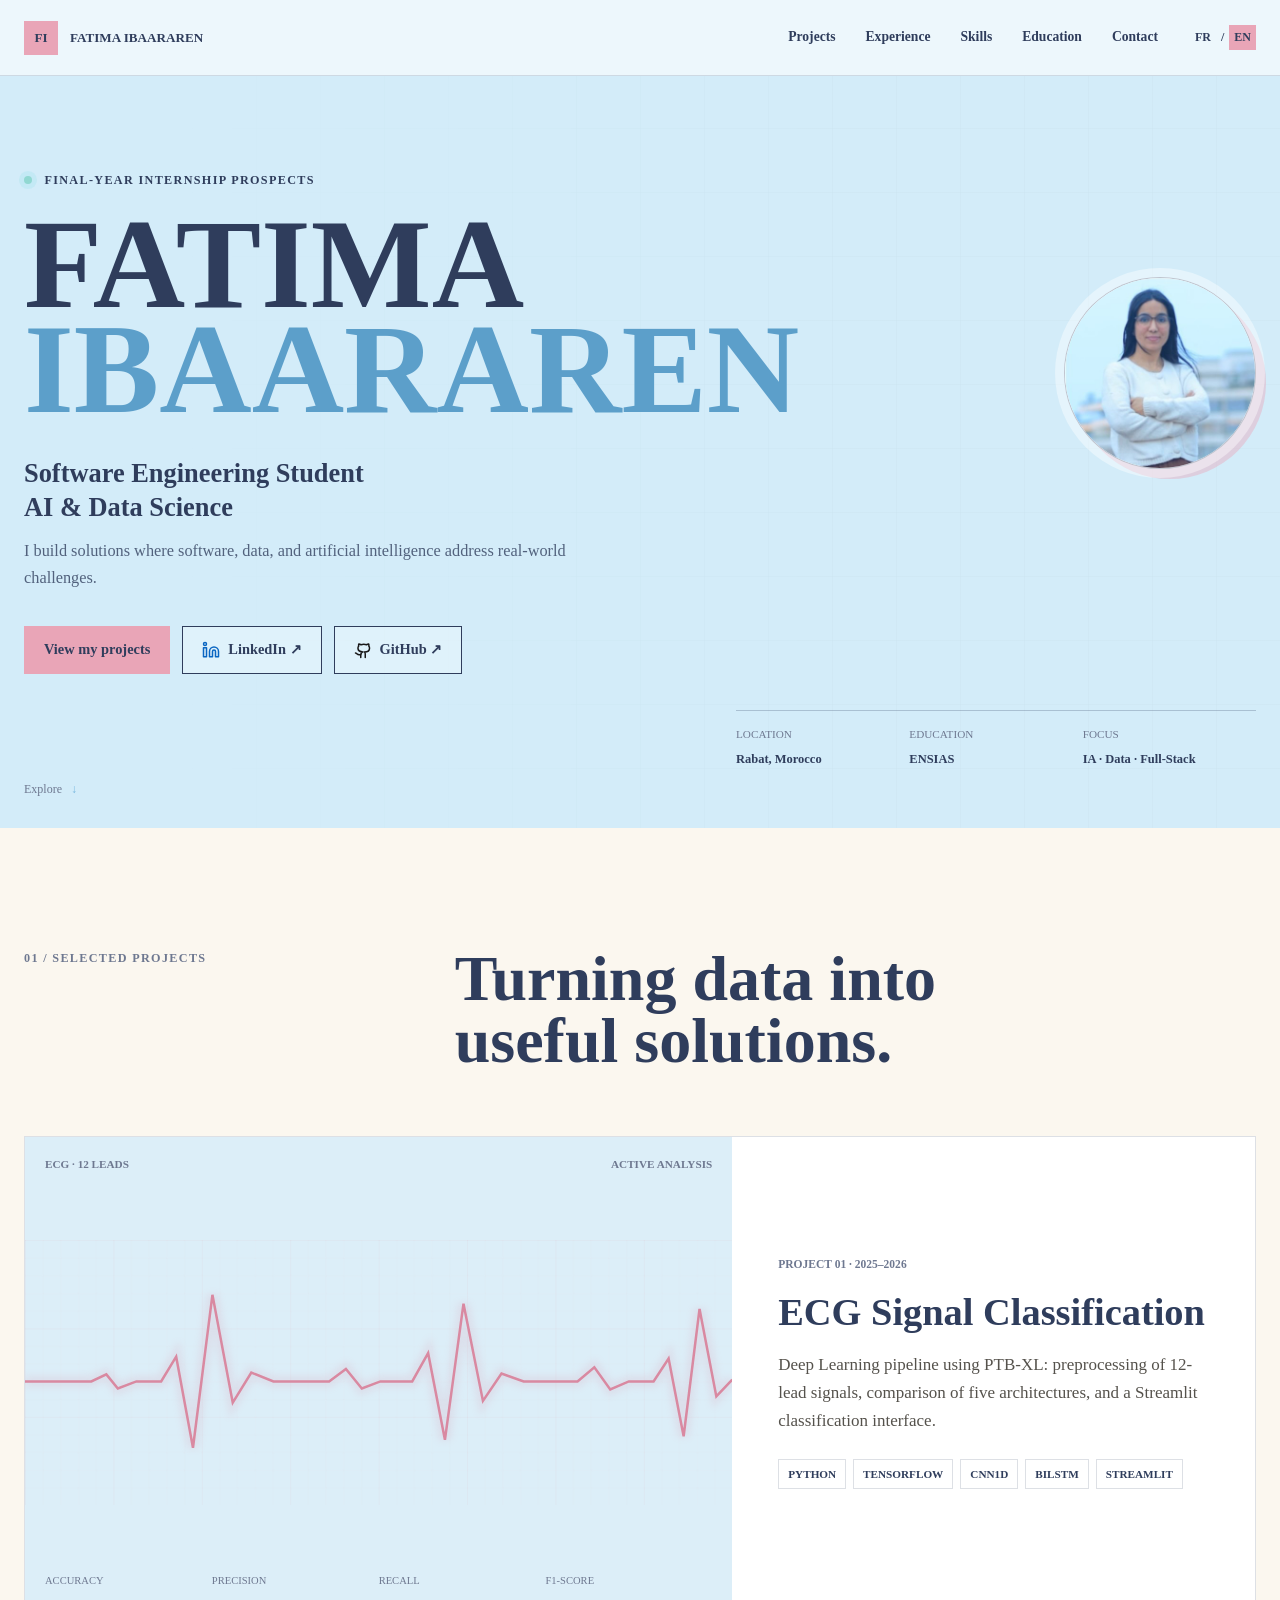
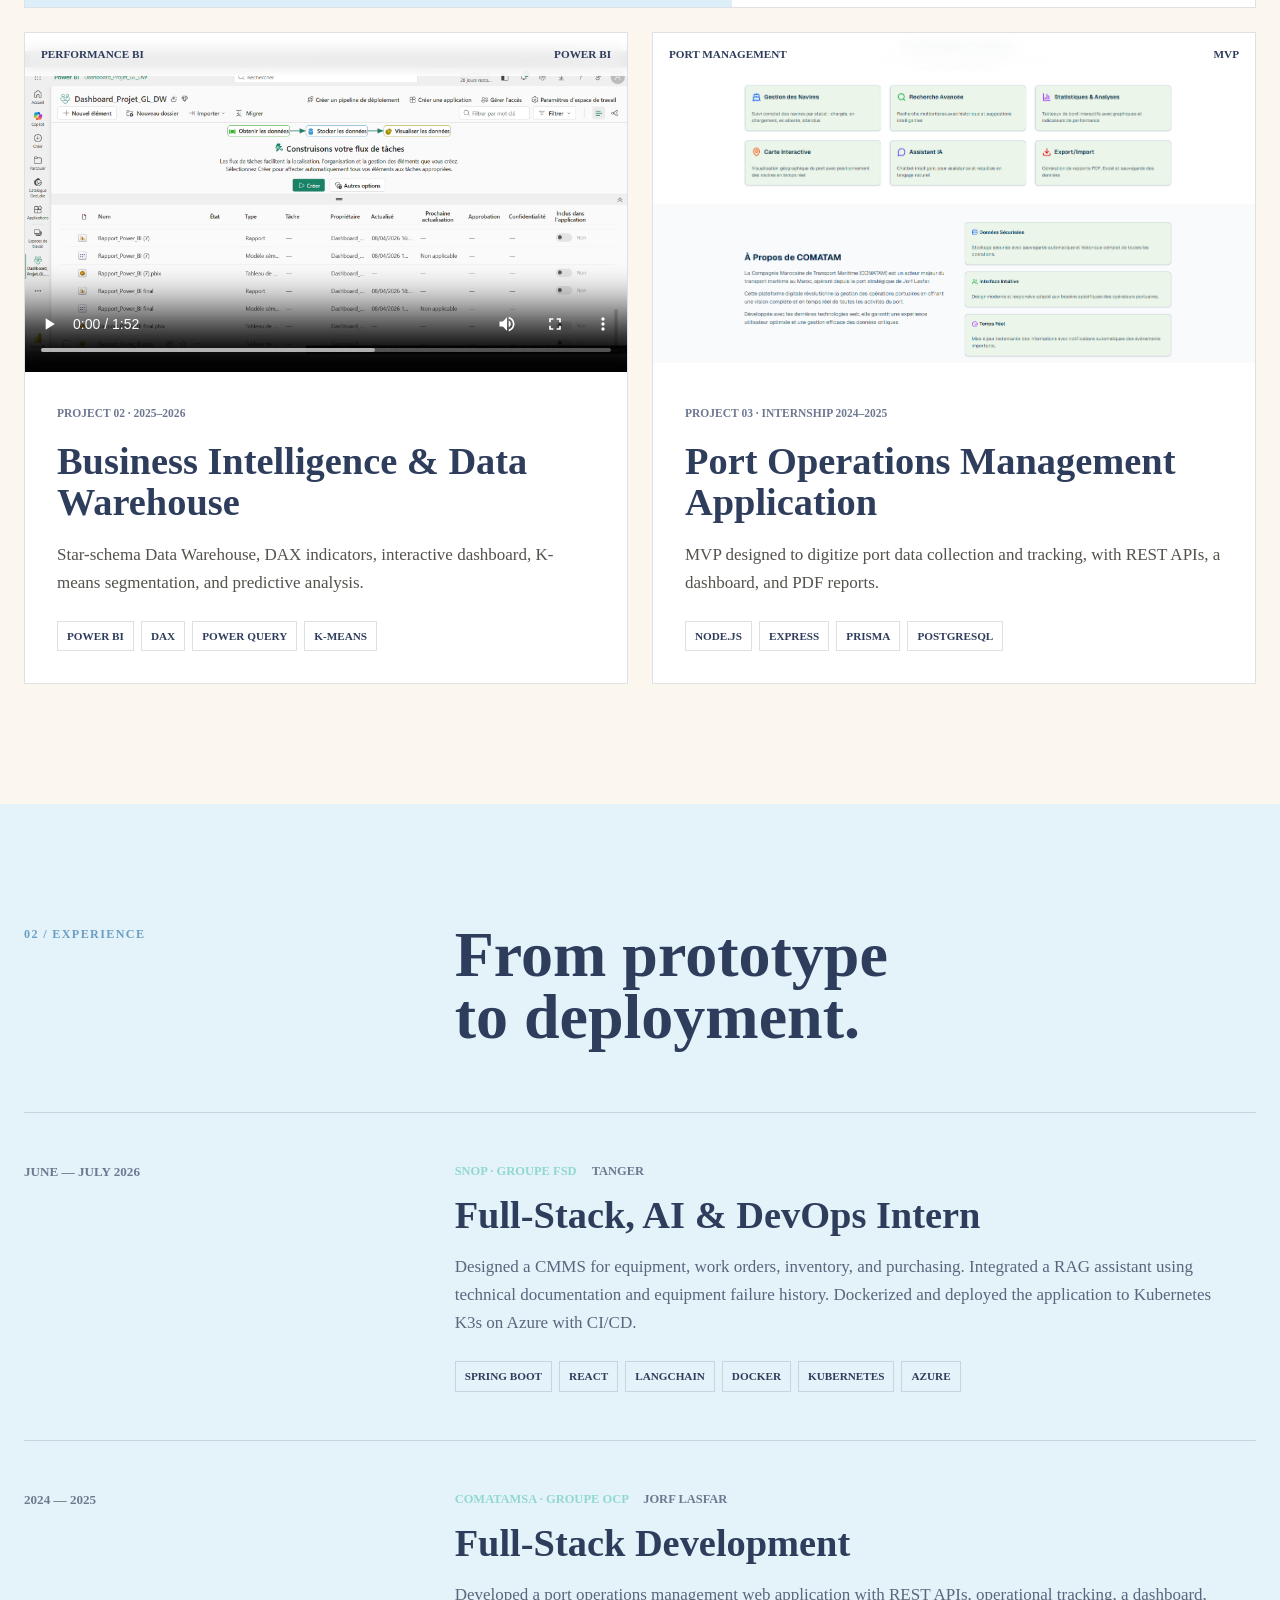
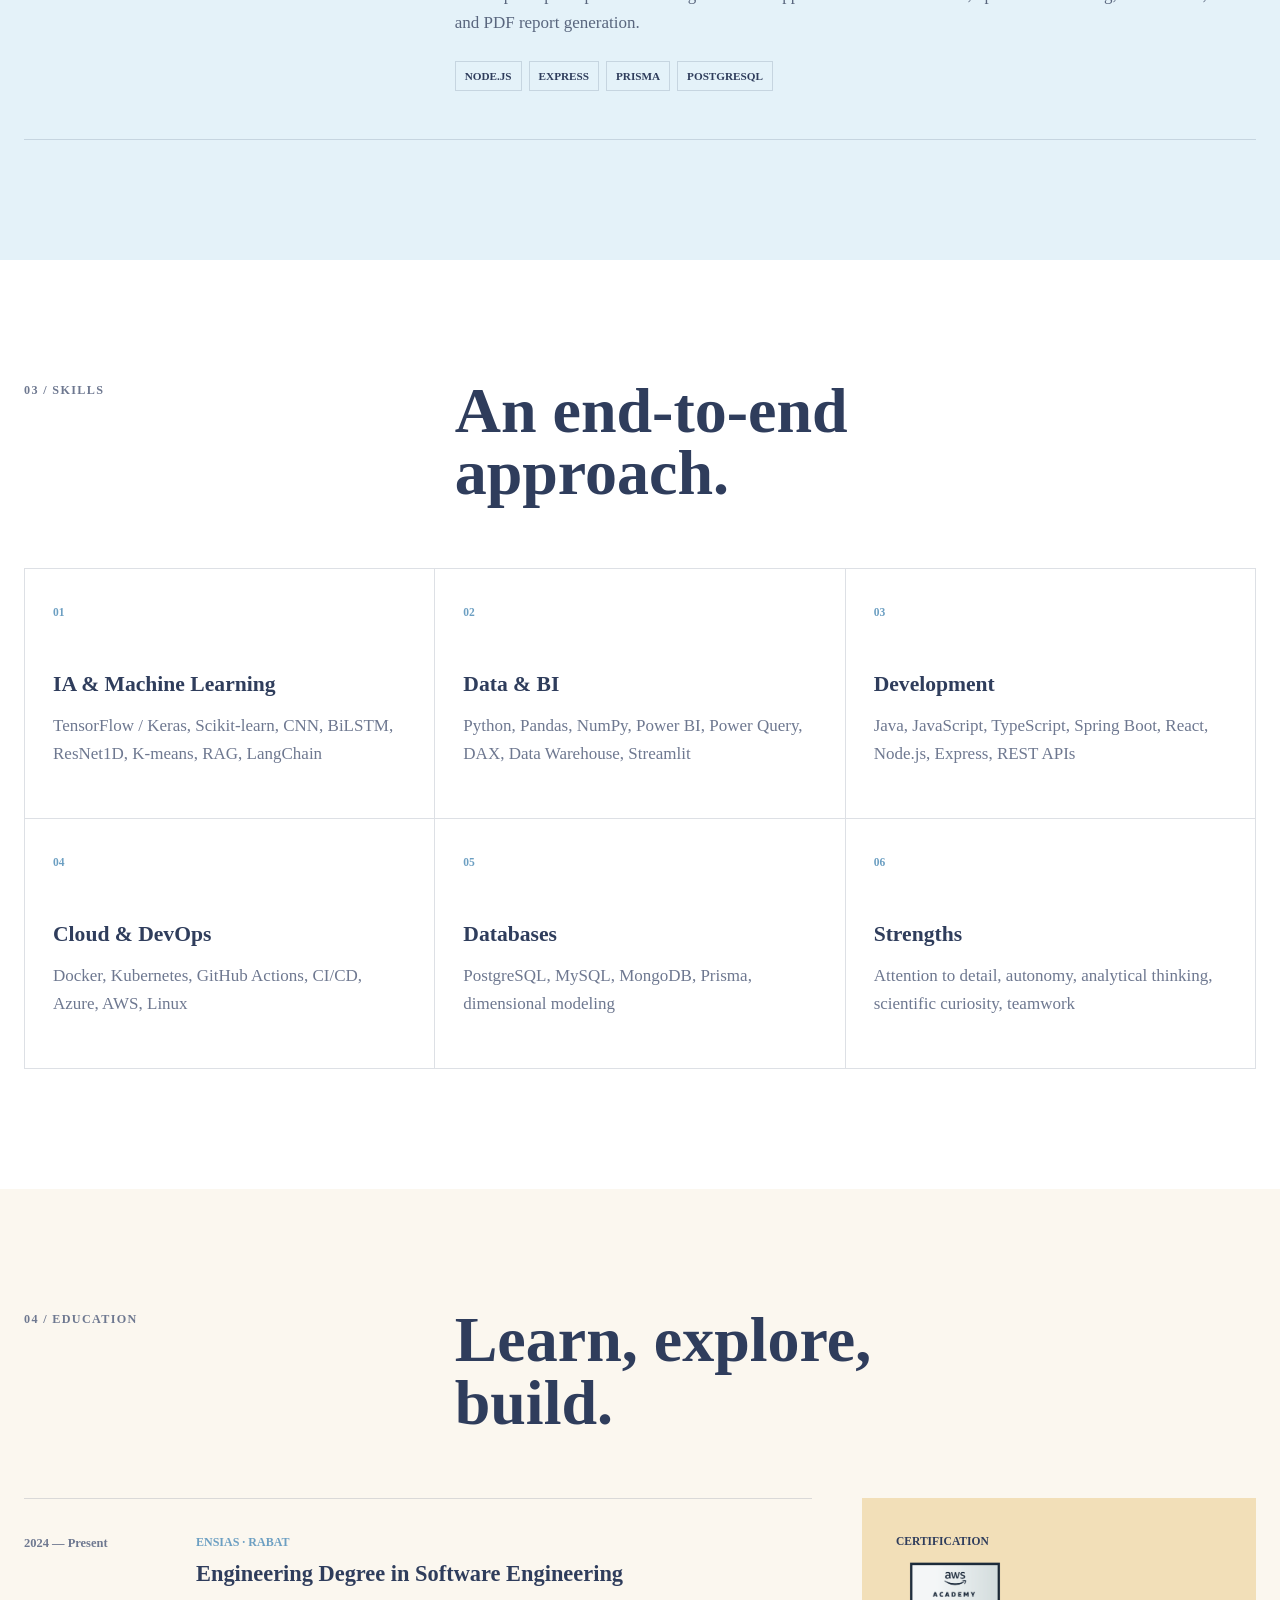
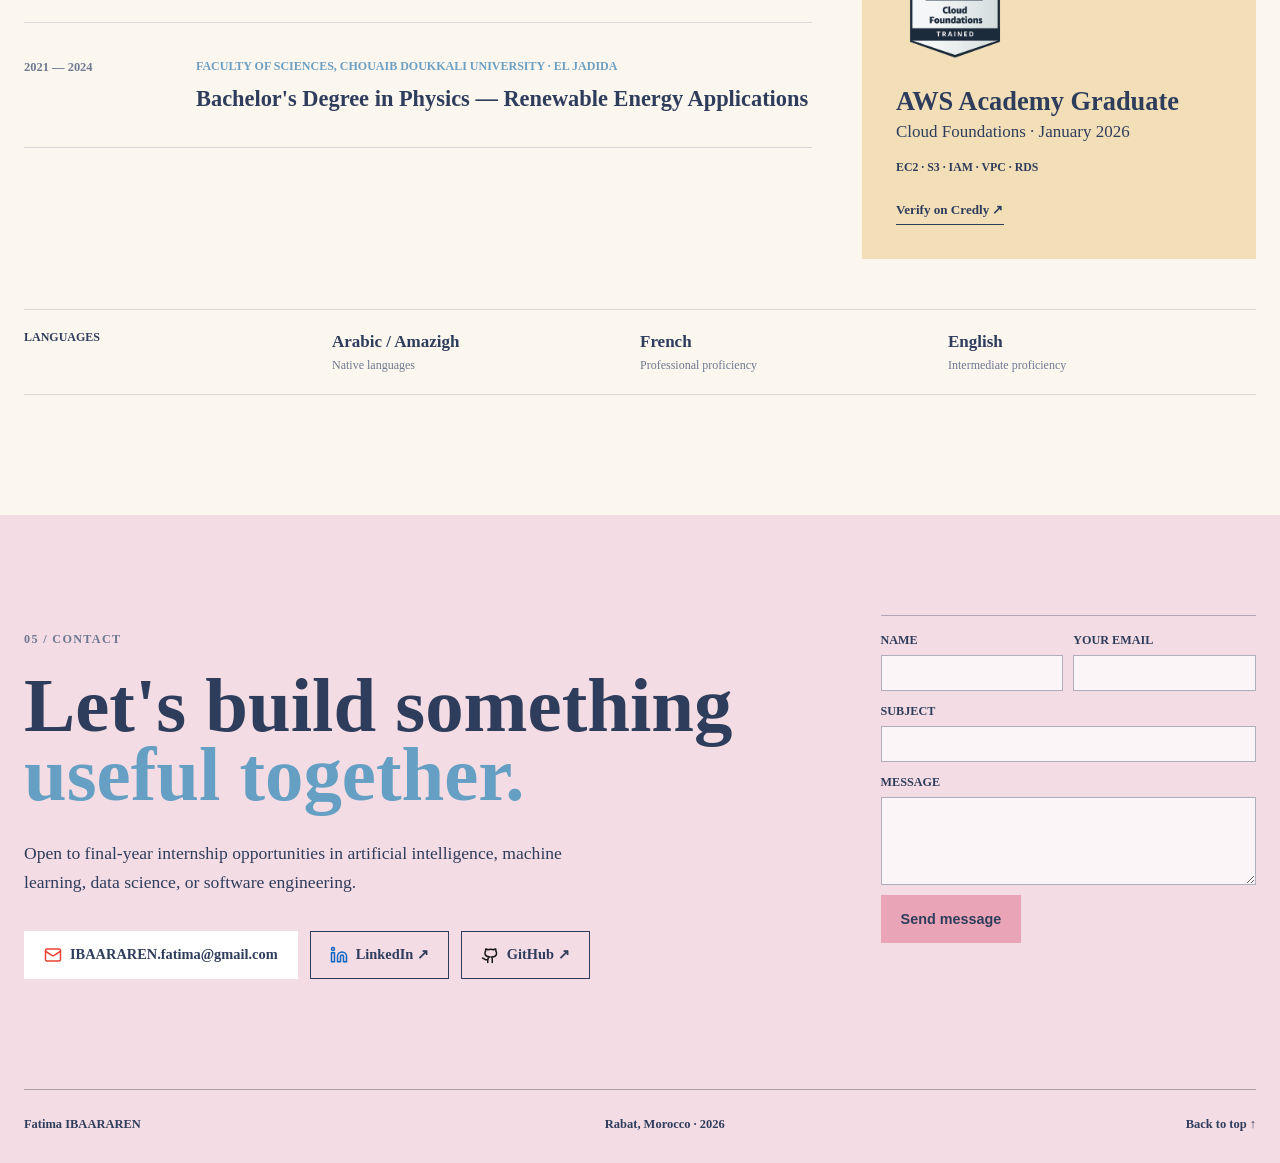
==== en.html @ d73326ed "Ajoute la verification Google Search Console" ====
<!doctype html>
<html lang="en">
<head>
  <meta charset="utf-8">
  <meta name="viewport" content="width=device-width, initial-scale=1">
  <meta name="description" content="Portfolio of Fatima IBAARAREN, a software engineering student specializing in artificial intelligence and data science.">
  <meta name="google-site-verification" content="We_dL8Q4Ru9J98IxA5eS2ZJnXttzr4aMUPvPhl3DSVc">
  <meta name="robots" content="index, follow, max-image-preview:large">
  <meta property="og:type" content="profile">
  <meta property="og:locale" content="en_US">
  <meta property="og:title" content="Fatima IBAARAREN | Software Engineering, AI & Data Science">
  <meta property="og:description" content="Fatima IBAARAREN's portfolio: artificial intelligence, data science, Business Intelligence and software engineering projects.">
  <meta property="og:url" content="https://ibaararenfatima-source.github.io/en.html">
  <meta property="og:image" content="https://ibaararenfatima-source.github.io/fatima-ibaararen-portrait.jpg">
  <meta property="og:image:alt" content="Professional portrait of Fatima IBAARAREN">
  <meta name="twitter:card" content="summary">
  <meta name="twitter:title" content="Fatima IBAARAREN | Portfolio">
  <meta name="twitter:description" content="Software engineering, artificial intelligence and data science.">
  <meta name="twitter:image" content="https://ibaararenfatima-source.github.io/fatima-ibaararen-portrait.jpg">
  <meta name="theme-color" content="#dff1fb">
  <meta name="color-scheme" content="only light">
  <meta name="supported-color-schemes" content="light">
  <title>Fatima IBAARAREN | Software Engineering, AI & Data Science</title>
  <link rel="canonical" href="https://ibaararenfatima-source.github.io/en.html">
  <link rel="alternate" hreflang="fr" href="https://ibaararenfatima-source.github.io/">
  <link rel="alternate" hreflang="en" href="https://ibaararenfatima-source.github.io/en.html">
  <link rel="alternate" hreflang="x-default" href="https://ibaararenfatima-source.github.io/">
  <script type="application/ld+json">
  {
    "@context": "https://schema.org",
    "@type": "Person",
    "name": "Fatima IBAARAREN",
    "url": "https://ibaararenfatima-source.github.io/",
    "image": "https://ibaararenfatima-source.github.io/fatima-ibaararen-portrait.jpg",
    "jobTitle": "Software Engineering Student | AI & Data Science",
    "affiliation": {
      "@type": "CollegeOrUniversity",
      "name": "ENSIAS"
    },
    "sameAs": [
      "https://www.linkedin.com/in/fatima-ibaararen-ensias-gl",
      "https://github.com/IBAARARENfatima-source",
      "https://www.credly.com/badges/31c68fda-ae81-41e3-a543-5441f643f788/print"
    ],
    "knowsAbout": [
      "Software Engineering",
      "Artificial Intelligence",
      "Machine Learning",
      "Data Science",
      "Business Intelligence"
    ]
  }
  </script>
  <link rel="icon" type="image/svg+xml" href="data:image/svg+xml,%3Csvg xmlns='http://www.w3.org/2000/svg' viewBox='0 0 64 64'%3E%3Crect width='64' height='64' rx='12' fill='%23c9e8f7'/%3E%3Cpath d='M9 34h11l5-14 8 29 7-21 5 6h10' fill='none' stroke='%23d989a1' stroke-width='5' stroke-linecap='round' stroke-linejoin='round'/%3E%3C/svg%3E">
  <link rel="stylesheet" href="styles.css?v=13">
  <script src="script.js?v=10" defer></script>
</head>
<body id="top">
  <svg class="icon-sprite" aria-hidden="true">
    <symbol id="icon-mail" viewBox="0 0 24 24">
      <rect width="20" height="16" x="2" y="4" rx="2"></rect>
      <path d="m22 7-8.97 5.7a1.94 1.94 0 0 1-2.06 0L2 7"></path>
    </symbol>
    <symbol id="icon-linkedin" viewBox="0 0 24 24">
      <path d="M16 8a6 6 0 0 1 6 6v7h-4v-7a2 2 0 0 0-4 0v7h-4v-7a6 6 0 0 1 6-6z"></path>
      <rect width="4" height="12" x="2" y="9"></rect>
      <circle cx="4" cy="4" r="2"></circle>
    </symbol>
    <symbol id="icon-github" viewBox="0 0 24 24">
      <path d="M15 22v-4a4.8 4.8 0 0 0-1-3.5c3.28 0 6.72-.82 6.72-5A3.89 3.89 0 0 0 19.7 6.8 3.57 3.57 0 0 0 19.6 4S18.73 3.73 16.7 5a13.38 13.38 0 0 0-7.4 0C7.27 3.73 6.4 4 6.4 4a3.57 3.57 0 0 0-.1 2.8 3.89 3.89 0 0 0-1.02 2.7c0 4.17 3.44 5 6.72 5A4.8 4.8 0 0 0 9 18v4"></path>
      <path d="M9 18c-4.51 2-5-2-7-2"></path>
    </symbol>
  </svg>
  <a class="skip-link" href="#main">Skip to content</a>

  <header class="site-header">
    <a class="brand" href="#top" aria-label="Back to top">
      <span class="brand-mark">FI</span>
      <span class="brand-name">Fatima IBAARAREN</span>
    </a>
    <button class="menu-toggle" type="button" aria-expanded="false" aria-controls="site-nav">
      <span></span><span></span><span></span>
      <span class="sr-only">Open menu</span>
    </button>
    <nav class="site-nav" id="site-nav" aria-label="Main navigation">
      <a href="#projets">Projects</a>
      <a href="#experience">Experience</a>
      <a href="#competences">Skills</a>
      <a href="#parcours">Education</a>
      <a class="nav-contact" href="#contact">Contact</a>
      <div class="language-switcher" aria-label="Choose language">
        <a href="./" lang="fr">FR</a><span aria-hidden="true">/</span><a href="en.html" lang="en" aria-current="page">EN</a>
      </div>
    </nav>
  </header>

  <main id="main">
    <section class="hero" aria-labelledby="hero-title">
      <div class="hero-grid" aria-hidden="true"></div>
      <div class="hero-content">
        <p class="eyebrow"><span class="status-dot"></span> Final-year internship prospects</p>
        <h1 id="hero-title">Fatima<br><span>IBAARAREN</span></h1>
        <p class="hero-role">Software Engineering Student<br>AI & Data Science</p>
        <p class="hero-intro">I build solutions where software, data, and artificial intelligence address real-world challenges.</p>
        <div class="hero-actions">
          <a class="button primary" href="#projets">View my projects</a>
          <a class="button outline" href="https://www.linkedin.com/in/fatima-ibaararen-ensias-gl" target="_blank" rel="noopener noreferrer"><svg class="button-icon button-icon-linkedin" aria-hidden="true"><use href="#icon-linkedin"></use></svg>LinkedIn ↗</a>
          <a class="button outline" href="https://github.com/IBAARARENfatima-source" target="_blank" rel="noopener noreferrer"><svg class="button-icon button-icon-github" aria-hidden="true"><use href="#icon-github"></use></svg>GitHub ↗</a>
        </div>
      </div>
      <figure class="hero-portrait">
        <img src="fatima-ibaararen-portrait.jpg" width="400" height="400" alt="Professional portrait of Fatima IBAARAREN">
      </figure>
      <div class="hero-meta" aria-label="Quick information">
        <div><span>Location</span><strong>Rabat, Morocco</strong></div>
        <div><span>Education</span><strong>ENSIAS</strong></div>
        <div><span>Focus</span><strong>IA · Data · Full-Stack</strong></div>
      </div>
      <a class="scroll-cue" href="#projets">Explore <span aria-hidden="true">↓</span></a>
    </section>

    <section class="section projects-section" id="projets" aria-labelledby="projects-title">
      <div class="section-heading reveal">
        <p class="section-index">01 / Selected projects</p>
        <h2 id="projects-title">Turning data into<br>useful solutions.</h2>
      </div>

      <div class="projects-grid">
        <article class="project-card project-featured reveal">
          <div class="project-visual ecg-visual" aria-hidden="true">
            <div class="visual-label"><span>ECG · 12 leads</span><span>Active analysis</span></div>
            <svg viewBox="0 0 800 300" role="img">
              <defs>
                <pattern id="smallGrid" width="20" height="20" patternUnits="userSpaceOnUse"><path d="M20 0H0V20" fill="none" stroke="currentColor" stroke-opacity=".08"/></pattern>
                <pattern id="grid" width="100" height="100" patternUnits="userSpaceOnUse"><rect width="100" height="100" fill="url(#smallGrid)"/><path d="M100 0H0V100" fill="none" stroke="currentColor" stroke-opacity=".14"/></pattern>
              </defs>
              <rect width="800" height="300" fill="url(#grid)"/>
              <path class="ecg-line glow" d="M0 160 L75 160 L92 152 L105 168 L126 160 L154 160 L171 132 L190 235 L212 62 L235 184 L256 150 L281 160 L344 160 L363 146 L381 168 L402 160 L438 160 L456 128 L475 226 L496 72 L518 182 L539 151 L564 160 L625 160 L644 144 L662 169 L683 160 L711 160 L728 134 L745 222 L763 78 L782 177 L800 158"/>
              <path class="ecg-line" d="M0 160 L75 160 L92 152 L105 168 L126 160 L154 160 L171 132 L190 235 L212 62 L235 184 L256 150 L281 160 L344 160 L363 146 L381 168 L402 160 L438 160 L456 128 L475 226 L496 72 L518 182 L539 151 L564 160 L625 160 L644 144 L662 169 L683 160 L711 160 L728 134 L745 222 L763 78 L782 177 L800 158"/>
            </svg>
            <div class="metric-row"><span>Accuracy</span><span>Precision</span><span>Recall</span><span>F1-score</span></div>
          </div>
          <div class="project-copy">
            <p class="project-number">Project 01 · 2025–2026</p>
            <h3>ECG Signal Classification</h3>
            <p>Deep Learning pipeline using PTB-XL: preprocessing of 12-lead signals, comparison of five architectures, and a Streamlit classification interface.</p>
            <ul class="tags" aria-label="Technologies">
              <li>Python</li><li>TensorFlow</li><li>CNN1D</li><li>BiLSTM</li><li>Streamlit</li>
            </ul>
          </div>
        </article>

        <article class="project-card reveal">
          <div class="project-visual media-visual">
            <div class="visual-label"><span>Performance BI</span><span>Power BI</span></div>
            <video class="project-media" controls preload="metadata" playsinline poster="datawarehouse-poster.png" aria-label="Business Intelligence and Data Warehouse project demonstration video">
              <source src="datawarehouse.webm" type="video/webm">
              <source src="datawarehouse.mp4" type="video/mp4">
              Your browser cannot play this video.
            </video>
          </div>
          <div class="project-copy">
            <p class="project-number">Project 02 · 2025–2026</p>
            <h3>Business Intelligence & Data Warehouse</h3>
            <p>Star-schema Data Warehouse, DAX indicators, interactive dashboard, K-means segmentation, and predictive analysis.</p>
            <ul class="tags" aria-label="Technologies"><li>Power BI</li><li>DAX</li><li>Power Query</li><li>K-means</li></ul>
          </div>
        </article>

        <article class="project-card reveal">
          <div class="project-visual media-visual">
            <div class="visual-label"><span>Port management</span><span>MVP</span></div>
            <img class="project-media" src="gestion-portuaire.png" alt="Port management application interface showing its main features" loading="lazy">
          </div>
          <div class="project-copy">
            <p class="project-number">Project 03 · Internship 2024–2025</p>
            <h3>Port Operations Management Application</h3>
            <p>MVP designed to digitize port data collection and tracking, with REST APIs, a dashboard, and PDF reports.</p>
            <ul class="tags" aria-label="Technologies"><li>Node.js</li><li>Express</li><li>Prisma</li><li>PostgreSQL</li></ul>
          </div>
        </article>
      </div>
    </section>

    <section class="section experience-section" id="experience" aria-labelledby="experience-title">
      <div class="section-heading reveal">
        <p class="section-index">02 / Experience</p>
        <h2 id="experience-title">From prototype<br>to deployment.</h2>
      </div>
      <div class="timeline">
        <article class="timeline-item reveal">
          <div class="timeline-date">June — July 2026</div>
          <div class="timeline-copy">
            <p class="company">SNOP · Groupe FSD <span>Tanger</span></p>
            <h3>Full-Stack, AI & DevOps Intern</h3>
            <p>Designed a CMMS for equipment, work orders, inventory, and purchasing. Integrated a RAG assistant using technical documentation and equipment failure history. Dockerized and deployed the application to Kubernetes K3s on Azure with CI/CD.</p>
            <ul class="tags"><li>Spring Boot</li><li>React</li><li>LangChain</li><li>Docker</li><li>Kubernetes</li><li>Azure</li></ul>
          </div>
        </article>
        <article class="timeline-item reveal">
          <div class="timeline-date">2024 — 2025</div>
          <div class="timeline-copy">
            <p class="company">COMATAMSA · Groupe OCP <span>Jorf Lasfar</span></p>
            <h3>Full-Stack Development</h3>
            <p>Developed a port operations management web application with REST APIs, operational tracking, a dashboard, and PDF report generation.</p>
            <ul class="tags"><li>Node.js</li><li>Express</li><li>Prisma</li><li>PostgreSQL</li></ul>
          </div>
        </article>
      </div>
    </section>

    <section class="section skills-section" id="competences" aria-labelledby="skills-title">
      <div class="section-heading reveal">
        <p class="section-index">03 / Skills</p>
        <h2 id="skills-title">An end-to-end<br>approach.</h2>
      </div>
      <div class="skills-grid">
        <article class="skill-group reveal"><span class="skill-count">01</span><h3>IA & Machine Learning</h3><p>TensorFlow / Keras, Scikit-learn, CNN, BiLSTM, ResNet1D, K-means, RAG, LangChain</p></article>
        <article class="skill-group reveal"><span class="skill-count">02</span><h3>Data & BI</h3><p>Python, Pandas, NumPy, Power BI, Power Query, DAX, Data Warehouse, Streamlit</p></article>
        <article class="skill-group reveal"><span class="skill-count">03</span><h3>Development</h3><p>Java, JavaScript, TypeScript, Spring Boot, React, Node.js, Express, REST APIs</p></article>
        <article class="skill-group reveal"><span class="skill-count">04</span><h3>Cloud & DevOps</h3><p>Docker, Kubernetes, GitHub Actions, CI/CD, Azure, AWS, Linux</p></article>
        <article class="skill-group reveal"><span class="skill-count">05</span><h3>Databases</h3><p>PostgreSQL, MySQL, MongoDB, Prisma, dimensional modeling</p></article>
        <article class="skill-group reveal"><span class="skill-count">06</span><h3>Strengths</h3><p>Attention to detail, autonomy, analytical thinking, scientific curiosity, teamwork</p></article>
      </div>
    </section>

    <section class="section education-section" id="parcours" aria-labelledby="education-title">
      <div class="section-heading reveal">
        <p class="section-index">04 / Education</p>
        <h2 id="education-title">Learn, explore,<br>build.</h2>
      </div>
      <div class="education-layout">
        <div class="education-list">
          <article class="education-item reveal"><time>2024 — Present</time><div><p>ENSIAS · Rabat</p><h3>Engineering Degree in Software Engineering</h3></div></article>
          <article class="education-item reveal"><time>2021 — 2024</time><div><p>Faculty of Sciences, Chouaib Doukkali University · El Jadida</p><h3>Bachelor's Degree in Physics — Renewable Energy Applications</h3></div></article>
        </div>
        <aside class="certification reveal">
          <p class="cert-label">Certification</p>
          <img class="cert-badge" src="aws-cloud-foundations-badge.png" alt="AWS Academy Cloud Foundations Trained badge">
          <h3>AWS Academy Graduate</h3>
          <p>Cloud Foundations · January 2026</p>
          <span>EC2 · S3 · IAM · VPC · RDS</span>
          <a class="credential-link" href="https://www.credly.com/badges/31c68fda-ae81-41e3-a543-5441f643f788/print" target="_blank" rel="noopener noreferrer">Verify on Credly ↗</a>
        </aside>
      </div>
      <div class="languages reveal">
        <p>Languages</p>
        <span>Arabic / Amazigh <strong>Native languages</strong></span>
        <span>French <strong>Professional proficiency</strong></span>
        <span>English <strong>Intermediate proficiency</strong></span>
      </div>
    </section>

    <section class="contact-section" id="contact" aria-labelledby="contact-title">
      <div class="contact-inner reveal">
        <div class="contact-copy">
          <p class="section-index">05 / Contact</p>
          <h2 id="contact-title">Let's build something<br><span>useful together.</span></h2>
          <p>Open to final-year internship opportunities in artificial intelligence, machine learning, data science, or software engineering.</p>
          <div class="contact-actions">
            <a class="button light" href="mailto:IBAARAREN.fatima@gmail.com"><svg class="button-icon button-icon-mail" aria-hidden="true"><use href="#icon-mail"></use></svg>IBAARAREN.fatima@gmail.com</a>
            <a class="button ghost" href="https://www.linkedin.com/in/fatima-ibaararen-ensias-gl" target="_blank" rel="noopener noreferrer"><svg class="button-icon button-icon-linkedin" aria-hidden="true"><use href="#icon-linkedin"></use></svg>LinkedIn ↗</a>
            <a class="button ghost" href="https://github.com/IBAARARENfatima-source" target="_blank" rel="noopener noreferrer"><svg class="button-icon button-icon-github" aria-hidden="true"><use href="#icon-github"></use></svg>GitHub ↗</a>
          </div>
        </div>
        <form class="contact-form" action="https://api.web3forms.com/submit" method="POST" data-contact-form data-sending="Sending..." data-success="Message sent. Thank you, I will get back to you soon." data-error="The message could not be sent. Please try again.">
          <input type="hidden" name="access_key" value="8aa995b2-d596-42eb-8fa4-1b4bb54ad78c">
          <input type="hidden" name="from_name" value="Fatima IBAARAREN Portfolio">
          <input class="form-honey" type="checkbox" name="botcheck" tabindex="-1" autocomplete="off">
          <div class="form-field">
            <label for="contact-name">Name</label>
            <input id="contact-name" name="name" type="text" autocomplete="name" required>
          </div>
          <div class="form-field">
            <label for="contact-email">Your email</label>
            <input id="contact-email" name="email" type="email" autocomplete="email" required>
          </div>
          <div class="form-field form-field-wide">
            <label for="contact-subject">Subject</label>
            <input id="contact-subject" name="subject" type="text" required>
          </div>
          <div class="form-field form-field-wide">
            <label for="contact-message">Message</label>
            <textarea id="contact-message" name="message" rows="4" required></textarea>
          </div>
          <div class="form-submit form-field-wide">
            <button class="button primary" type="submit">Send message</button>
            <p class="form-status" role="status" aria-live="polite"></p>
          </div>
        </form>
      </div>
      <footer>
        <p>Fatima IBAARAREN</p>
        <p>Rabat, Morocco · <span id="current-year"></span></p>
        <a href="#top">Back to top ↑</a>
      </footer>
    </section>
  </main>
</body>
</html>
---- styles.css ----
:root {
  color-scheme: only light;
  --ink: #2f3d5c;
  --paper: #fbf7ef;
  --white: #ffffff;
  --rose: #e9a5b7;
  --sky: #c9e8f7;
  --blue: #79b9df;
  --cyan: #91d8d2;
  --yellow: #f2dfb8;
  --muted: #6e7890;
  --line: rgba(47, 61, 92, .16);
  --max: 1240px;
}

* { box-sizing: border-box; }
html { scroll-behavior: smooth; color-scheme: only light; background: var(--paper); }
body { margin: 0; background: var(--paper); color: var(--ink); font-family: "Times New Roman", Times, serif; font-size: 17px; line-height: 1.65; -webkit-text-size-adjust: 100%; forced-color-adjust: none; }
a { color: inherit; text-decoration: none; }
button, a { -webkit-tap-highlight-color: transparent; }
img, svg, canvas { display: block; max-width: 100%; }

@media (prefers-color-scheme: dark) {
  :root {
    color-scheme: only light;
    --ink: #2f3d5c;
    --paper: #fbf7ef;
    --white: #ffffff;
    --rose: #e9a5b7;
    --sky: #c9e8f7;
    --blue: #5ba6d1;
    --cyan: #51d6d0;
    --yellow: #f5d486;
    --line: rgba(47,61,92,.22);
  }
}
.sr-only { position: absolute; width: 1px; height: 1px; padding: 0; margin: -1px; overflow: hidden; clip: rect(0,0,0,0); white-space: nowrap; border: 0; }
.skip-link { position: fixed; left: 16px; top: -60px; z-index: 100; background: var(--white); color: var(--ink); padding: 10px 16px; border: 2px solid var(--ink); }
.skip-link:focus { top: 16px; }

.site-header { height: 76px; padding: 0 max(24px, calc((100vw - var(--max)) / 2)); display: flex; align-items: center; justify-content: space-between; position: fixed; inset: 0 0 auto; z-index: 50; color: var(--ink); background: rgba(239,248,252,.92); backdrop-filter: blur(16px); border-bottom: 1px solid var(--line); }
.brand { display: flex; align-items: center; gap: 12px; font-weight: 700; }
.brand-mark { width: 34px; height: 34px; display: grid; place-items: center; background: var(--rose); color: var(--ink); font-size: .82rem; font-weight: 900; }
.brand-name { font-size: .82rem; text-transform: uppercase; }
.site-nav { display: flex; align-items: center; gap: 30px; font-size: .85rem; font-weight: 600; }
.site-nav a { position: relative; }
.site-nav > a::after { content: ""; position: absolute; left: 0; right: 100%; bottom: -6px; height: 2px; background: var(--blue); transition: right .25s ease; }
.site-nav a:hover::after, .site-nav a:focus-visible::after { right: 0; }
.language-switcher { display: flex; align-items: center; gap: 5px; padding-left: 2px; font-size: .75rem; }
.language-switcher a { padding: 3px 5px; }
.language-switcher a::after { display: none; }
.language-switcher a[aria-current="page"] { background: var(--rose); font-weight: 900; }
.menu-toggle { display: none; width: 44px; height: 44px; border: 0; background: transparent; padding: 11px; }
.menu-toggle span:not(.sr-only) { display: block; height: 2px; margin: 5px 0; background: var(--ink); transition: .25s; }

.hero { min-height: min(920px, 92vh); position: relative; overflow: hidden; color: var(--ink); background: var(--sky); display: grid; align-content: center; padding: 120px max(24px, calc((100vw - var(--max)) / 2)) 104px; }
.hero-grid { position: absolute; inset: 0; width: 100%; height: 100%; }
.hero-grid { opacity: .2; background-image: linear-gradient(rgba(47,61,92,.12) 1px, transparent 1px), linear-gradient(90deg, rgba(47,61,92,.12) 1px, transparent 1px); background-size: 64px 64px; mask-image: linear-gradient(to right, transparent 10%, black 65%); }
.hero::after { content: ""; position: absolute; inset: 0; background: rgba(255,255,255,.18); pointer-events: none; }
.hero-content { position: relative; z-index: 2; width: min(760px, 100%); }
.eyebrow, .section-index { margin: 0 0 22px; font-size: .76rem; text-transform: uppercase; font-weight: 800; letter-spacing: .11em; }
.status-dot { width: 8px; height: 8px; border-radius: 50%; display: inline-block; margin-right: 8px; background: var(--cyan); box-shadow: 0 0 0 5px rgba(81,214,208,.12); }
.hero h1 { margin: 0; font-size: clamp(4rem, 10vw, 9.2rem); line-height: .82; text-transform: uppercase; font-weight: 900; letter-spacing: 0; }
.hero h1 span { color: #5c9fca; }
.hero-role { margin: 34px 0 14px; font-size: clamp(1.15rem, 2.2vw, 1.65rem); font-weight: 700; line-height: 1.3; }
.hero-intro { max-width: 590px; margin: 0; color: #52627d; font-size: 1.02rem; }
.hero-actions { display: flex; flex-wrap: wrap; gap: 12px; margin-top: 34px; }
.hero-portrait { position: absolute; z-index: 2; top: 45%; right: max(24px, calc((100vw - var(--max)) / 2)); width: clamp(160px, 15vw, 220px); aspect-ratio: 1; margin: 0; transform: translateY(-50%); overflow: hidden; border: 1px solid rgba(47,61,92,.3); border-radius: 50%; background: var(--white); box-shadow: 0 0 0 9px rgba(255,255,255,.4), 10px 10px 0 rgba(233,165,183,.42); }
.hero-portrait img { width: 100%; height: 100%; object-fit: cover; object-position: center; }
.button { display: inline-flex; min-height: 48px; align-items: center; justify-content: center; gap: 8px; padding: 11px 19px; border: 1px solid transparent; font-size: .9rem; font-weight: 800; transition: transform .2s ease, background .2s ease, color .2s ease; }
.icon-sprite { position: absolute; width: 0; height: 0; overflow: hidden; }
.button-icon { width: 18px; height: 18px; flex: 0 0 18px; fill: none; stroke: currentColor; stroke-width: 2; stroke-linecap: round; stroke-linejoin: round; }
.button-icon-mail { color: #ea4335; }
.button-icon-linkedin { color: #0a66c2; }
.button-icon-github { color: #181717; }
.button:hover { transform: translateY(-2px); }
.button.primary { background: var(--rose); color: var(--ink); }
.button.outline { border-color: var(--ink); background: rgba(255,255,255,.28); color: var(--ink); }
.button.outline:hover { background: var(--white); }
.button.secondary { border-color: rgba(255,255,255,.35); color: var(--white); }
.button.secondary:hover { background: var(--white); color: var(--ink); }
.hero-meta { position: absolute; right: max(24px, calc((100vw - var(--max)) / 2)); bottom: 56px; z-index: 3; width: min(520px, 42vw); display: grid; grid-template-columns: repeat(3, 1fr); border-top: 1px solid rgba(47,61,92,.25); padding-top: 14px; }
.hero-meta span { display: block; color: var(--muted); font-size: .7rem; text-transform: uppercase; }
.hero-meta strong { font-size: .78rem; font-weight: 600; }
.scroll-cue { position: absolute; z-index: 3; left: max(24px, calc((100vw - var(--max)) / 2)); bottom: 28px; font-size: .75rem; color: var(--muted); }
.scroll-cue span { color: var(--blue); margin-left: 6px; }

.section { padding: 120px max(24px, calc((100vw - var(--max)) / 2)); }
.section-heading { display: grid; grid-template-columns: 1fr 2fr; gap: 30px; margin-bottom: 64px; align-items: start; }
.section-heading h2 { margin: 0; font-size: clamp(2.5rem, 5vw, 5rem); line-height: .97; font-weight: 850; letter-spacing: 0; }
.section-index { color: var(--muted); }

.projects-section { background: var(--paper); }
.projects-grid { display: grid; grid-template-columns: 1fr 1fr; gap: 24px; }
.project-card { min-width: 0; background: var(--white); border: 1px solid var(--line); }
.project-featured { grid-column: 1 / -1; display: grid; grid-template-columns: 1.15fr .85fr; }
.project-visual { min-height: 330px; position: relative; overflow: hidden; background: #dceef8; color: var(--ink); }
.project-featured .project-visual { min-height: 470px; }
.visual-label { position: absolute; z-index: 2; inset: 18px 20px auto; display: flex; justify-content: space-between; color: var(--muted); font-size: .7rem; text-transform: uppercase; font-weight: 700; }
.ecg-visual { display: grid; place-items: center; }
.ecg-visual svg { width: 100%; color: var(--rose); }
.ecg-line { fill: none; stroke: #d989a1; stroke-width: 2.5; vector-effect: non-scaling-stroke; }
.ecg-line.glow { stroke-width: 12; opacity: .14; filter: blur(4px); }
.metric-row { position: absolute; left: 20px; right: 20px; bottom: 18px; display: grid; grid-template-columns: repeat(4,1fr); color: var(--muted); font-size: .66rem; text-transform: uppercase; }
.project-copy { padding: 32px; }
.project-featured .project-copy { align-self: center; padding: 46px; }
.project-number { color: var(--muted); margin: 0 0 18px; text-transform: uppercase; font-size: .72rem; font-weight: 800; }
.project-copy h3 { margin: 0 0 16px; font-size: clamp(1.55rem, 3vw, 2.6rem); line-height: 1.08; }
.project-copy p:not(.project-number) { color: #55524c; }
.tags { list-style: none; display: flex; flex-wrap: wrap; gap: 7px; padding: 0; margin: 24px 0 0; }
.tags li { border: 1px solid var(--line); padding: 5px 9px; font-size: .7rem; font-weight: 700; text-transform: uppercase; }
.media-visual { display: grid; place-items: center; background: #eef7fb; }
.project-media { width: 100%; min-height: 330px; aspect-ratio: 16 / 9; object-fit: contain; background: var(--white); }
.media-visual .visual-label { inset: 0 0 auto; padding: 12px 16px; background: rgba(255,255,255,.88); color: var(--ink); backdrop-filter: blur(8px); }
.bi-visual { padding: 70px 28px 28px; color: var(--cyan); }
.kpi-grid { display: grid; grid-template-columns: repeat(3,1fr); gap: 12px; }
.kpi-grid div { border: 1px solid var(--line); padding: 14px; }
.kpi-grid small { display: block; color: var(--muted); }
.kpi-grid strong { display: block; color: var(--ink); font-size: 1.35rem; }
.kpi-grid i { display: block; height: 3px; width: var(--w); margin-top: 10px; background: var(--cyan); }
.bars { height: 130px; display: flex; align-items: end; gap: 12px; margin-top: 28px; border-bottom: 1px solid var(--line); }
.bars i { flex: 1; height: var(--h); background: linear-gradient(to top, var(--cyan), rgba(81,214,208,.22)); }
.port-visual { color: #d2aa56; background: #f8eaca; padding: 70px 28px 28px; }
.port-dashboard { height: 210px; display: grid; grid-template-columns: 55px 1fr; border: 1px solid var(--line); }
.port-sidebar { display: flex; flex-direction: column; gap: 15px; align-items: center; padding-top: 18px; border-right: 1px solid var(--line); }
.port-sidebar i { width: 17px; height: 17px; border: 1px solid var(--yellow); }
.port-main { padding: 18px; display: grid; grid-template-columns: repeat(3,1fr); gap: 10px; }
.port-main b { grid-column: 1/-1; width: 36%; height: 12px; background: rgba(47,61,92,.15); }
.port-main > span { height: 52px; border: 1px solid var(--line); background: rgba(255,255,255,.38); }
.port-main > div { grid-column: 1/-1; display: flex; align-items: end; gap: 8px; height: 80px; padding-top: 12px; border-bottom: 1px solid var(--line); }
.port-main > div i { flex: 1; background: var(--yellow); opacity: .75; height: 45%; }
.port-main > div i:nth-child(2) { height: 70%; }.port-main > div i:nth-child(3) { height: 38%; }.port-main > div i:nth-child(4) { height: 86%; }.port-main > div i:nth-child(5) { height: 62%; }

.experience-section { background: #e4f2f9; color: var(--ink); }
.experience-section .section-index { color: #6c9fc2; }
.timeline { border-top: 1px solid var(--line); }
.timeline-item { display: grid; grid-template-columns: 1fr 2fr; gap: 30px; padding: 48px 0; border-bottom: 1px solid var(--line); }
.timeline-date { color: var(--muted); font-size: .82rem; text-transform: uppercase; font-weight: 700; }
.company { margin: 0 0 12px; color: var(--cyan); font-size: .78rem; text-transform: uppercase; font-weight: 800; }
.company span { color: var(--muted); margin-left: 12px; }
.timeline-copy h3 { margin: 0 0 16px; font-size: clamp(1.5rem, 3vw, 2.45rem); line-height: 1.1; }
.timeline-copy > p:last-of-type { max-width: 760px; color: #59667e; }
.experience-section .tags li { border-color: var(--line); color: var(--ink); }

.skills-section { background: var(--white); }
.skills-grid { display: grid; grid-template-columns: repeat(3,1fr); border-top: 1px solid var(--line); border-left: 1px solid var(--line); }
.skill-group { min-height: 250px; padding: 28px; border-right: 1px solid var(--line); border-bottom: 1px solid var(--line); }
.skill-count { color: #6c9fc2; font-size: .72rem; font-weight: 800; }
.skill-group h3 { margin: 46px 0 16px; font-size: 1.35rem; line-height: 1.15; }
.skill-group p { margin: 0; color: var(--muted); }

.education-section { background: var(--paper); }
.education-layout { display: grid; grid-template-columns: 2fr 1fr; gap: 50px; align-items: stretch; }
.education-list { border-top: 1px solid var(--line); }
.education-item { display: grid; grid-template-columns: 150px 1fr; gap: 22px; padding: 34px 0; border-bottom: 1px solid var(--line); }
.education-item time { color: var(--muted); font-size: .78rem; font-weight: 700; }
.education-item p { margin: 0 0 8px; color: #6c9fc2; text-transform: uppercase; font-size: .75rem; font-weight: 800; }
.education-item h3 { margin: 0; font-size: 1.4rem; line-height: 1.25; }
.certification { background: var(--yellow); padding: 34px; display: flex; flex-direction: column; justify-content: flex-end; min-height: 340px; }
.cert-label { margin: 0 auto auto 0; text-transform: uppercase; font-size: .72rem; font-weight: 800; }
.cert-badge { width: 118px; height: 118px; object-fit: contain; }
.certification h3 { margin: 18px 0 2px; font-size: 1.65rem; line-height: 1.1; }
.certification p { margin: 0; }
.certification span { margin-top: 12px; font-size: .74rem; font-weight: 700; }
.credential-link { align-self: flex-start; margin-top: 22px; padding-bottom: 3px; border-bottom: 1px solid currentColor; font-size: .82rem; font-weight: 800; }
.credential-link:hover { color: #5c7fa0; }
.languages { margin-top: 50px; display: grid; grid-template-columns: 1fr repeat(3, 1fr); border-top: 1px solid var(--line); border-bottom: 1px solid var(--line); }
.languages > * { padding: 18px 12px 18px 0; margin: 0; }
.languages p { text-transform: uppercase; font-size: .75rem; font-weight: 800; }
.languages span { font-weight: 700; }
.languages strong { display: block; color: var(--muted); font-size: .75rem; font-weight: 500; }

.contact-section { background: #f3dce4; color: var(--ink); padding: 100px max(24px, calc((100vw - var(--max)) / 2)) 28px; }
.contact-inner { display: grid; grid-template-columns: minmax(0, 1.35fr) minmax(300px, .65fr); gap: clamp(42px, 6vw, 88px); align-items: end; }
.contact-inner h2 { margin: 0; font-size: clamp(3rem, 6vw, 6.2rem); line-height: .9; letter-spacing: 0; }
.contact-inner h2 span { color: #659fc3; }
.contact-copy > p:not(.section-index) { max-width: 600px; margin: 30px 0 0; font-size: 1.1rem; }
.contact-actions { display: flex; flex-wrap: wrap; gap: 12px; margin-top: 34px; }
.button.light { background: var(--white); }
.button.ghost { border-color: var(--ink); }
.contact-form { width: min(100%, 400px); justify-self: end; display: grid; grid-template-columns: 1fr 1fr; gap: 10px; padding-top: 14px; border-top: 1px solid rgba(47,61,92,.35); }
.form-field { display: flex; flex-direction: column; gap: 5px; min-width: 0; }
.form-field-wide { grid-column: 1 / -1; }
.form-field label { font-size: .76rem; font-weight: 800; text-transform: uppercase; }
.form-field input, .form-field textarea { width: 100%; border: 1px solid rgba(47,61,92,.38); border-radius: 0; background: rgba(255,255,255,.72); color: var(--ink); padding: 7px 9px; font: inherit; font-size: 1rem; line-height: 1.25; }
.form-field textarea { height: 88px; min-height: 78px; resize: vertical; }
.form-field input:focus, .form-field textarea:focus { outline: 3px solid rgba(145,216,210,.75); outline-offset: 2px; border-color: var(--ink); }
.form-submit { display: flex; align-items: center; flex-wrap: wrap; gap: 16px; }
.form-submit .button { cursor: pointer; }
.form-submit .button:disabled { cursor: wait; opacity: .62; transform: none; }
.form-status { flex: 1 1 220px; min-height: 1.5em; margin: 0; font-size: .84rem; font-weight: 700; }
.form-status.success { color: #246b54; }
.form-status.error { color: #9a3445; }
.form-status a { color: inherit; text-underline-offset: 3px; }
.form-honey { position: absolute !important; left: -9999px !important; width: 1px !important; height: 1px !important; opacity: 0 !important; }
.contact-section footer { display: grid; grid-template-columns: 1fr 1fr auto; gap: 20px; border-top: 1px solid rgba(11,11,13,.3); margin-top: 110px; padding-top: 24px; font-size: .78rem; font-weight: 700; }
.contact-section footer p { margin: 0; }

.reveal { opacity: 0; transform: translateY(22px); transition: opacity .7s ease, transform .7s ease; }
.reveal.visible { opacity: 1; transform: translateY(0); }
:focus-visible { outline: 3px solid var(--cyan); outline-offset: 4px; }

@media (max-width: 900px) {
  .menu-toggle { display: block; }
  .site-nav { display: none; position: absolute; top: 76px; left: 0; right: 0; padding: 24px; background: #eff8fc; flex-direction: column; align-items: stretch; gap: 0; border-bottom: 1px solid var(--line); }
  .site-nav.open { display: flex; }
  .site-nav a { padding: 13px 0; border-bottom: 1px solid var(--line); }
  .language-switcher { padding: 16px 0 0; }
  .language-switcher a { padding: 4px 9px; border: 0; }
  .hero { min-height: 780px; align-content: start; padding-top: 150px; }
  .hero-content { width: min(560px, 64vw); }
  .hero-portrait { width: clamp(145px, 19vw, 180px); right: 24px; }
  .hero::after { background: rgba(255,255,255,.18); }
  .hero-meta { left: 24px; right: 24px; bottom: 55px; width: auto; }
  .section-heading, .timeline-item { grid-template-columns: 1fr; }
  .project-featured { grid-template-columns: 1fr; }
  .project-featured .project-visual { min-height: 360px; }
  .skills-grid { grid-template-columns: repeat(2,1fr); }
  .education-layout { grid-template-columns: 1fr; }
  .languages { grid-template-columns: repeat(3,1fr); }
  .languages p { grid-column: 1/-1; border-bottom: 1px solid var(--line); }
}

@media (max-width: 620px) {
  .site-header { height: 68px; }
  .brand-name { display: none; }
  .site-nav { top: 68px; }
  .hero { min-height: 850px; padding-top: 126px; }
  .hero-content { width: 100%; }
  .hero-portrait { position: relative; top: auto; right: auto; width: min(145px, 42vw); margin: 28px 12px 145px auto; transform: none; box-shadow: 0 0 0 7px rgba(255,255,255,.4), 8px 8px 0 rgba(233,165,183,.42); }
  .hero h1 { font-size: clamp(3.35rem, 15vw, 5rem); }
  .hero-role { margin-top: 26px; }
  .hero-intro { font-size: .95rem; }
  .hero-actions { flex-direction: column; align-items: stretch; }
  .hero-meta { grid-template-columns: 1fr 1fr; gap: 10px; }
  .hero-meta div:last-child { display: none; }
  .scroll-cue { display: none; }
  .section { padding-top: 82px; padding-bottom: 82px; }
  .section-heading { margin-bottom: 38px; }
  .projects-grid { grid-template-columns: 1fr; }
  .project-featured { grid-column: auto; }
  .project-visual, .project-featured .project-visual { min-height: 280px; }
  .project-media { min-height: 280px; }
  .project-featured .project-copy, .project-copy { padding: 26px; }
  .metric-row { grid-template-columns: 1fr 1fr; gap: 5px; }
  .kpi-grid { gap: 7px; }
  .kpi-grid div { padding: 9px; }
  .kpi-grid strong { font-size: 1.05rem; }
  .skills-grid { grid-template-columns: 1fr; }
  .skill-group { min-height: 210px; }
  .education-item { grid-template-columns: 1fr; gap: 10px; }
  .languages { grid-template-columns: 1fr; }
  .languages p, .languages span { grid-column: auto; border-bottom: 1px solid var(--line); }
  .contact-section { padding-top: 78px; }
  .contact-inner { grid-template-columns: 1fr; gap: 54px; }
  .contact-inner h2 { font-size: clamp(2.9rem, 13vw, 4.7rem); }
  .contact-actions { align-items: stretch; flex-direction: column; }
  .button.light { font-size: .8rem; }
  .contact-form { width: min(100%, 360px); justify-self: start; grid-template-columns: 1fr; gap: 10px; }
  .form-field-wide { grid-column: auto; }
  .form-submit { align-items: stretch; flex-direction: column; }
  .contact-section footer { grid-template-columns: 1fr; margin-top: 80px; }
}

@media (prefers-reduced-motion: reduce) {
  html { scroll-behavior: auto; }
  *, *::before, *::after { animation-duration: .01ms !important; transition-duration: .01ms !important; }
  .reveal { opacity: 1; transform: none; }
}
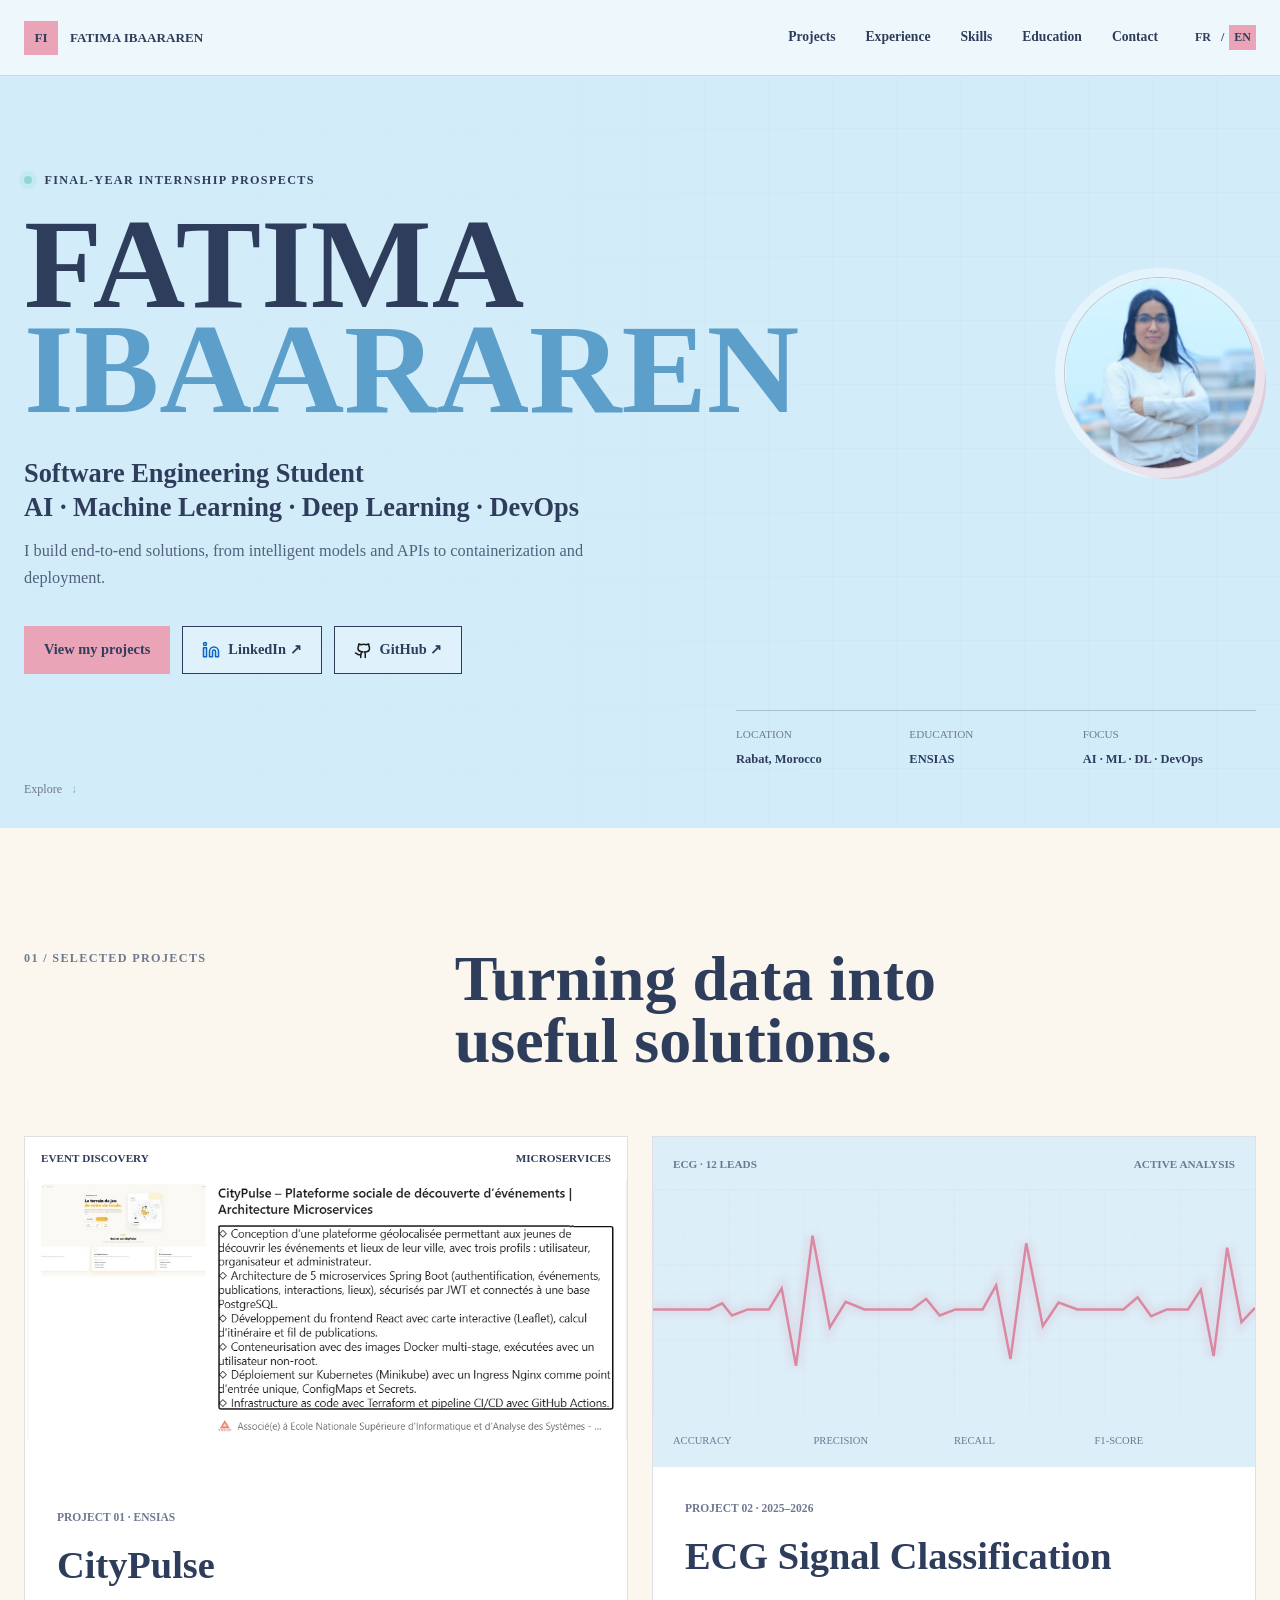
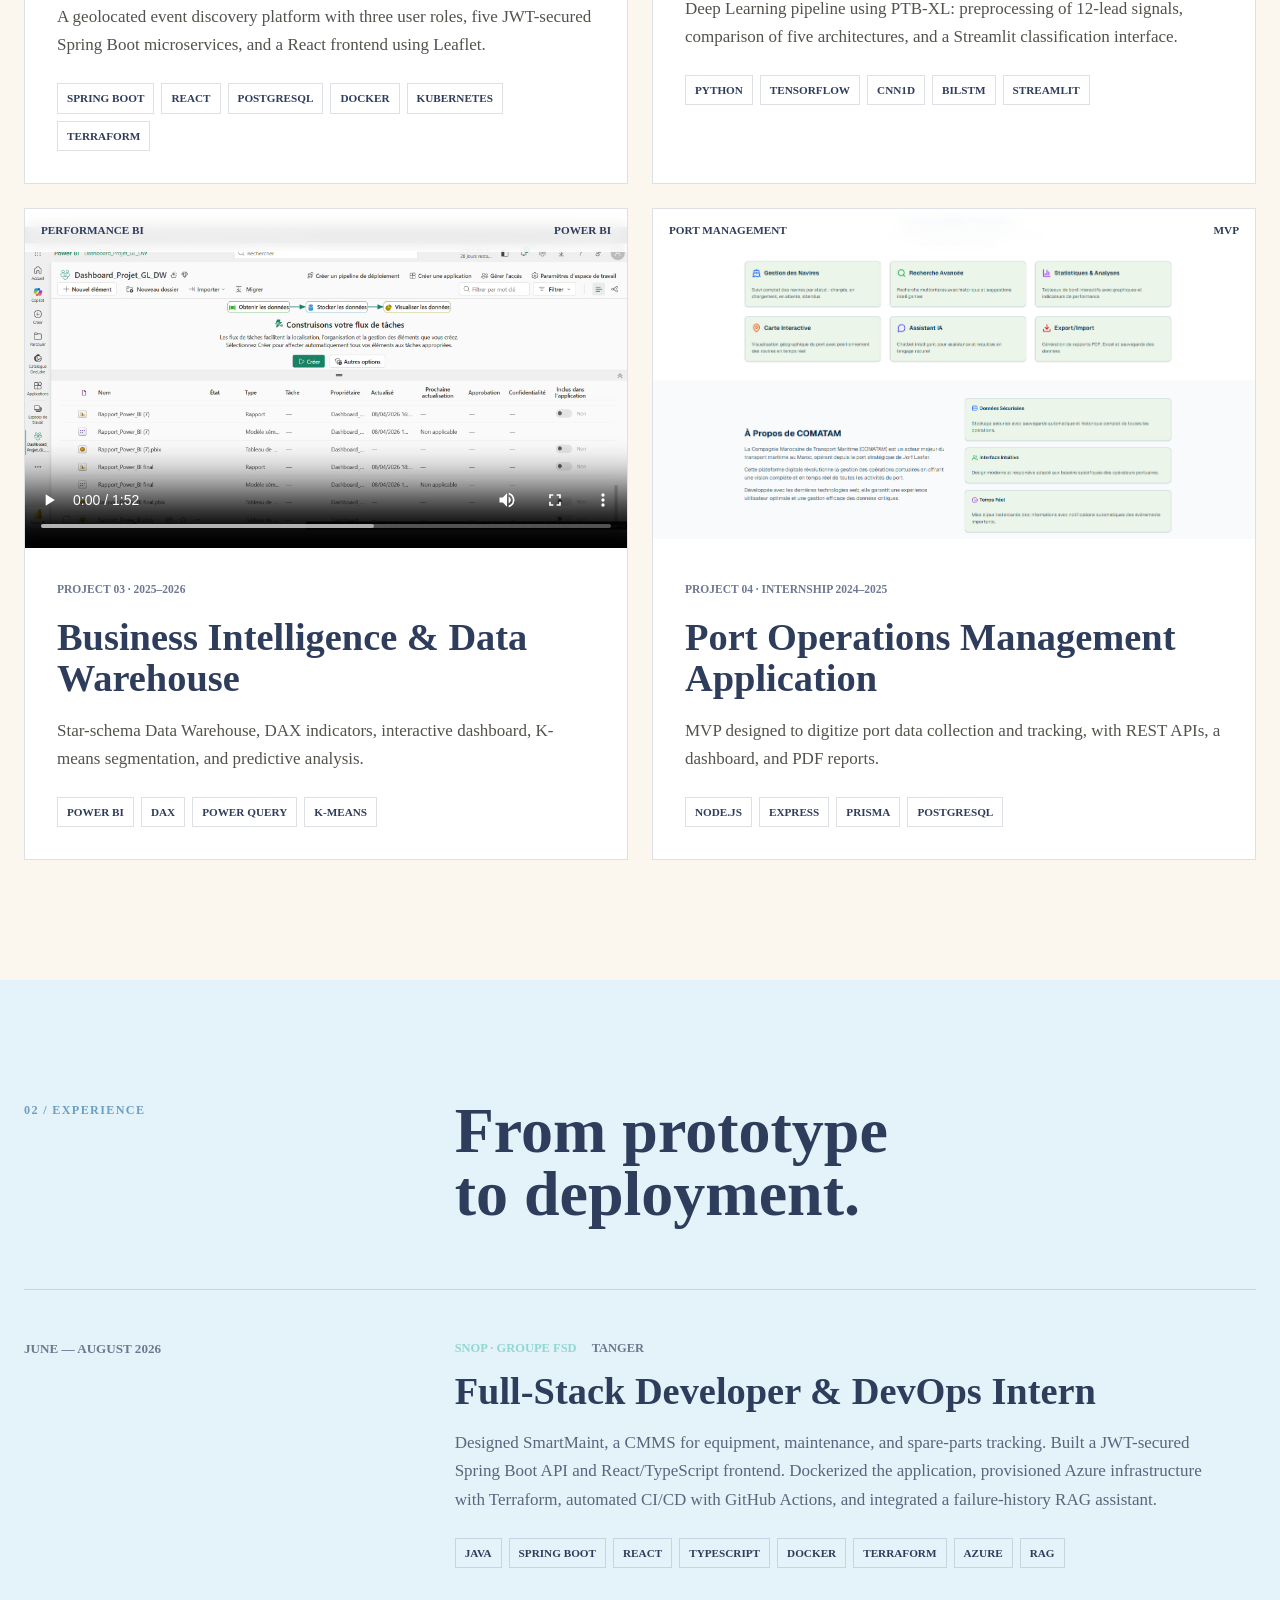
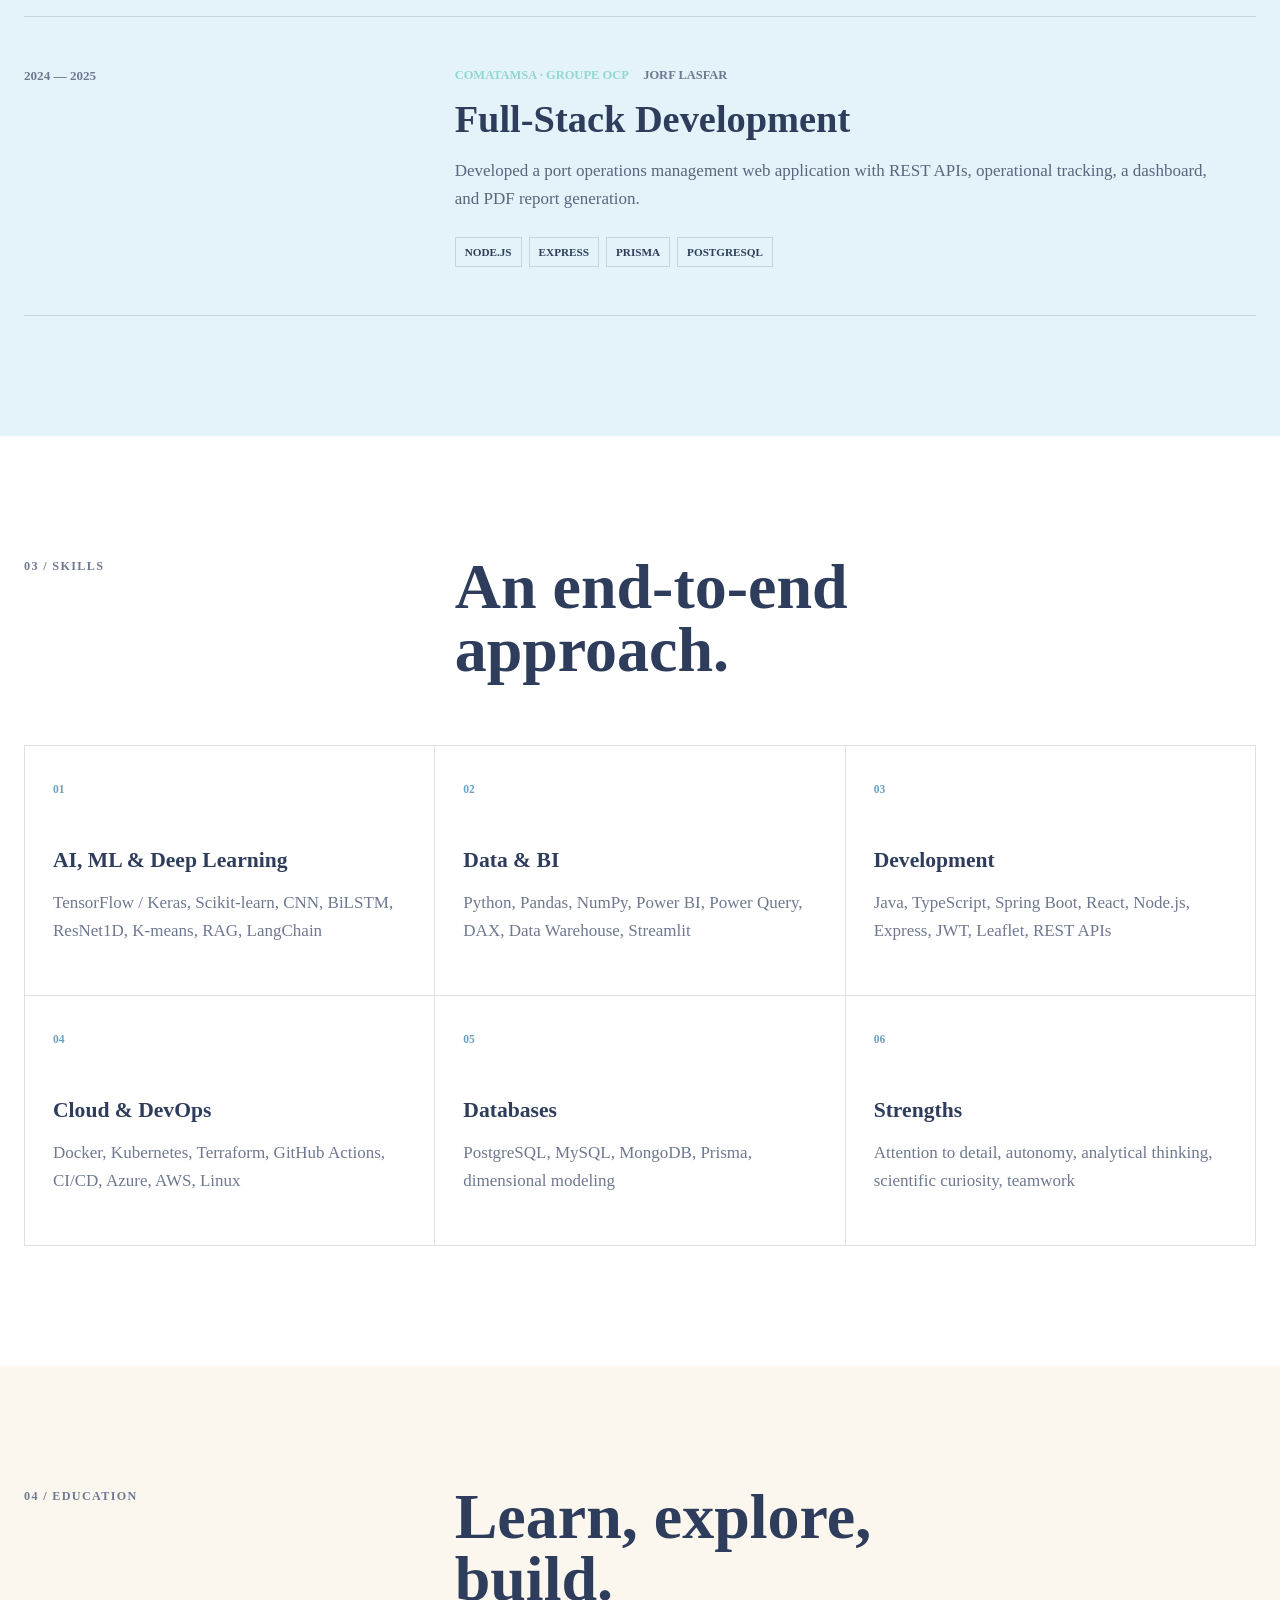
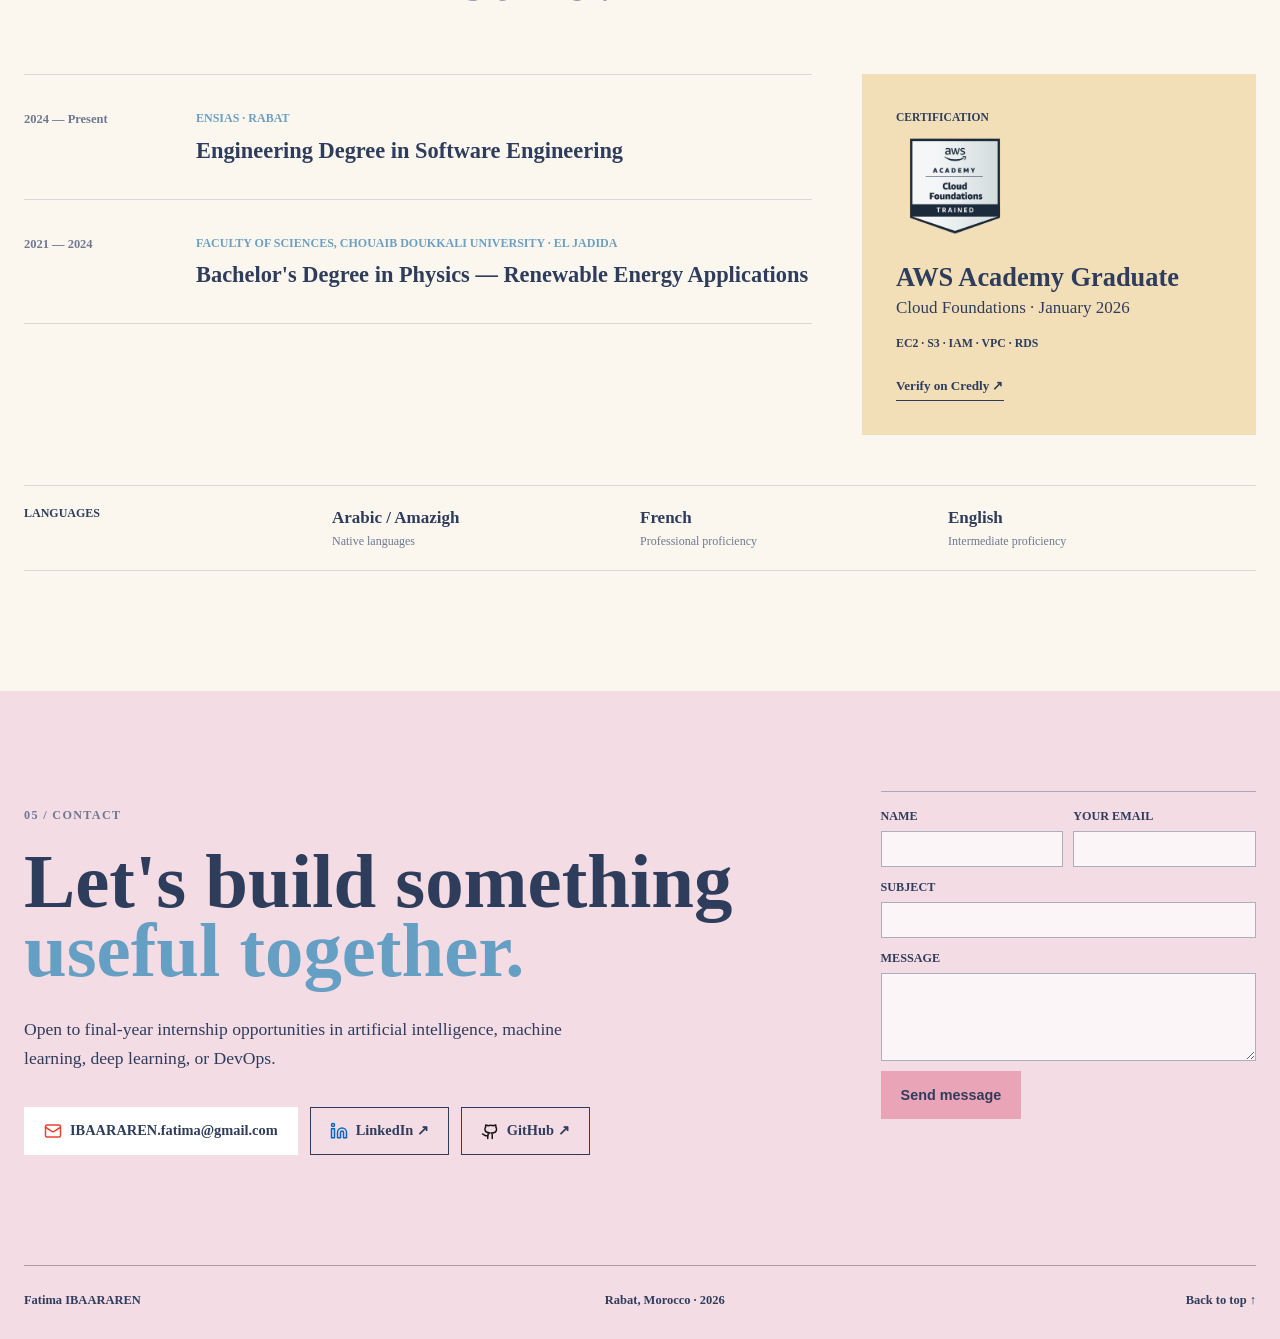
==== commit ca7c3b5b: "Synchroniser le portfolio avec le CV" ====
--- a/en.html
+++ b/en.html
@@ -3,19 +3,19 @@
 <head>
   <meta charset="utf-8">
   <meta name="viewport" content="width=device-width, initial-scale=1">
-  <meta name="description" content="Portfolio of Fatima IBAARAREN, a software engineering student specializing in artificial intelligence and data science.">
+  <meta name="description" content="Portfolio of Fatima IBAARAREN, a software engineering student focused on artificial intelligence, machine learning, deep learning and DevOps.">
   <meta name="google-site-verification" content="We_dL8Q4Ru9J98IxA5eS2ZJnXttzr4aMUPvPhl3DSVc">
   <meta name="robots" content="index, follow, max-image-preview:large">
   <meta property="og:type" content="profile">
   <meta property="og:locale" content="en_US">
   <meta property="og:title" content="Fatima IBAARAREN | Software Engineering, AI & Data Science">
-  <meta property="og:description" content="Fatima IBAARAREN's portfolio: artificial intelligence, data science, Business Intelligence and software engineering projects.">
+  <meta property="og:description" content="Fatima IBAARAREN's portfolio: artificial intelligence, machine learning, deep learning, software engineering and DevOps projects.">
   <meta property="og:url" content="https://ibaararenfatima-source.github.io/en.html">
   <meta property="og:image" content="https://ibaararenfatima-source.github.io/fatima-ibaararen-portrait.jpg">
   <meta property="og:image:alt" content="Professional portrait of Fatima IBAARAREN">
   <meta name="twitter:card" content="summary">
   <meta name="twitter:title" content="Fatima IBAARAREN | Portfolio">
-  <meta name="twitter:description" content="Software engineering, artificial intelligence and data science.">
+  <meta name="twitter:description" content="Software engineering, artificial intelligence, deep learning and DevOps.">
   <meta name="twitter:image" content="https://ibaararenfatima-source.github.io/fatima-ibaararen-portrait.jpg">
   <meta name="theme-color" content="#dff1fb">
   <meta name="color-scheme" content="only light">
@@ -46,6 +46,8 @@
       "Software Engineering",
       "Artificial Intelligence",
       "Machine Learning",
+      "Deep Learning",
+      "DevOps",
       "Data Science",
       "Business Intelligence"
     ]
@@ -100,8 +102,8 @@
       <div class="hero-content">
         <p class="eyebrow"><span class="status-dot"></span> Final-year internship prospects</p>
         <h1 id="hero-title">Fatima<br><span>IBAARAREN</span></h1>
-        <p class="hero-role">Software Engineering Student<br>AI & Data Science</p>
-        <p class="hero-intro">I build solutions where software, data, and artificial intelligence address real-world challenges.</p>
+        <p class="hero-role">Software Engineering Student<br>AI · Machine Learning · Deep Learning · DevOps</p>
+        <p class="hero-intro">I build end-to-end solutions, from intelligent models and APIs to containerization and deployment.</p>
         <div class="hero-actions">
           <a class="button primary" href="#projets">View my projects</a>
           <a class="button outline" href="https://www.linkedin.com/in/fatima-ibaararen-ensias-gl" target="_blank" rel="noopener noreferrer"><svg class="button-icon button-icon-linkedin" aria-hidden="true"><use href="#icon-linkedin"></use></svg>LinkedIn ↗</a>
@@ -114,7 +116,7 @@
       <div class="hero-meta" aria-label="Quick information">
         <div><span>Location</span><strong>Rabat, Morocco</strong></div>
         <div><span>Education</span><strong>ENSIAS</strong></div>
-        <div><span>Focus</span><strong>IA · Data · Full-Stack</strong></div>
+        <div><span>Focus</span><strong>AI · ML · DL · DevOps</strong></div>
       </div>
       <a class="scroll-cue" href="#projets">Explore <span aria-hidden="true">↓</span></a>
     </section>
@@ -126,7 +128,20 @@
       </div>
 
       <div class="projects-grid">
-        <article class="project-card project-featured reveal">
+        <article class="project-card reveal">
+          <div class="project-visual media-visual">
+            <div class="visual-label"><span>Event discovery</span><span>Microservices</span></div>
+            <img class="project-media" src="assets/citypulse.png" alt="Presentation of the CityPulse social platform" loading="lazy">
+          </div>
+          <div class="project-copy">
+            <p class="project-number">Project 01 · ENSIAS</p>
+            <h3>CityPulse</h3>
+            <p>A geolocated event discovery platform with three user roles, five JWT-secured Spring Boot microservices, and a React frontend using Leaflet.</p>
+            <ul class="tags" aria-label="Technologies"><li>Spring Boot</li><li>React</li><li>PostgreSQL</li><li>Docker</li><li>Kubernetes</li><li>Terraform</li></ul>
+          </div>
+        </article>
+
+        <article class="project-card reveal">
           <div class="project-visual ecg-visual" aria-hidden="true">
             <div class="visual-label"><span>ECG · 12 leads</span><span>Active analysis</span></div>
             <svg viewBox="0 0 800 300" role="img">
@@ -141,7 +156,7 @@
             <div class="metric-row"><span>Accuracy</span><span>Precision</span><span>Recall</span><span>F1-score</span></div>
           </div>
           <div class="project-copy">
-            <p class="project-number">Project 01 · 2025–2026</p>
+            <p class="project-number">Project 02 · 2025–2026</p>
             <h3>ECG Signal Classification</h3>
             <p>Deep Learning pipeline using PTB-XL: preprocessing of 12-lead signals, comparison of five architectures, and a Streamlit classification interface.</p>
             <ul class="tags" aria-label="Technologies">
@@ -160,7 +175,7 @@
             </video>
           </div>
           <div class="project-copy">
-            <p class="project-number">Project 02 · 2025–2026</p>
+            <p class="project-number">Project 03 · 2025–2026</p>
             <h3>Business Intelligence & Data Warehouse</h3>
             <p>Star-schema Data Warehouse, DAX indicators, interactive dashboard, K-means segmentation, and predictive analysis.</p>
             <ul class="tags" aria-label="Technologies"><li>Power BI</li><li>DAX</li><li>Power Query</li><li>K-means</li></ul>
@@ -173,7 +188,7 @@
             <img class="project-media" src="gestion-portuaire.png" alt="Port management application interface showing its main features" loading="lazy">
           </div>
           <div class="project-copy">
-            <p class="project-number">Project 03 · Internship 2024–2025</p>
+            <p class="project-number">Project 04 · Internship 2024–2025</p>
             <h3>Port Operations Management Application</h3>
             <p>MVP designed to digitize port data collection and tracking, with REST APIs, a dashboard, and PDF reports.</p>
             <ul class="tags" aria-label="Technologies"><li>Node.js</li><li>Express</li><li>Prisma</li><li>PostgreSQL</li></ul>
@@ -189,12 +204,12 @@
       </div>
       <div class="timeline">
         <article class="timeline-item reveal">
-          <div class="timeline-date">June — July 2026</div>
+          <div class="timeline-date">June — August 2026</div>
           <div class="timeline-copy">
             <p class="company">SNOP · Groupe FSD <span>Tanger</span></p>
-            <h3>Full-Stack, AI & DevOps Intern</h3>
-            <p>Designed a CMMS for equipment, work orders, inventory, and purchasing. Integrated a RAG assistant using technical documentation and equipment failure history. Dockerized and deployed the application to Kubernetes K3s on Azure with CI/CD.</p>
-            <ul class="tags"><li>Spring Boot</li><li>React</li><li>LangChain</li><li>Docker</li><li>Kubernetes</li><li>Azure</li></ul>
+            <h3>Full-Stack Developer & DevOps Intern</h3>
+            <p>Designed SmartMaint, a CMMS for equipment, maintenance, and spare-parts tracking. Built a JWT-secured Spring Boot API and React/TypeScript frontend. Dockerized the application, provisioned Azure infrastructure with Terraform, automated CI/CD with GitHub Actions, and integrated a failure-history RAG assistant.</p>
+            <ul class="tags"><li>Java</li><li>Spring Boot</li><li>React</li><li>TypeScript</li><li>Docker</li><li>Terraform</li><li>Azure</li><li>RAG</li></ul>
           </div>
         </article>
         <article class="timeline-item reveal">
@@ -215,10 +230,10 @@
         <h2 id="skills-title">An end-to-end<br>approach.</h2>
       </div>
       <div class="skills-grid">
-        <article class="skill-group reveal"><span class="skill-count">01</span><h3>IA & Machine Learning</h3><p>TensorFlow / Keras, Scikit-learn, CNN, BiLSTM, ResNet1D, K-means, RAG, LangChain</p></article>
+        <article class="skill-group reveal"><span class="skill-count">01</span><h3>AI, ML & Deep Learning</h3><p>TensorFlow / Keras, Scikit-learn, CNN, BiLSTM, ResNet1D, K-means, RAG, LangChain</p></article>
         <article class="skill-group reveal"><span class="skill-count">02</span><h3>Data & BI</h3><p>Python, Pandas, NumPy, Power BI, Power Query, DAX, Data Warehouse, Streamlit</p></article>
-        <article class="skill-group reveal"><span class="skill-count">03</span><h3>Development</h3><p>Java, JavaScript, TypeScript, Spring Boot, React, Node.js, Express, REST APIs</p></article>
-        <article class="skill-group reveal"><span class="skill-count">04</span><h3>Cloud & DevOps</h3><p>Docker, Kubernetes, GitHub Actions, CI/CD, Azure, AWS, Linux</p></article>
+        <article class="skill-group reveal"><span class="skill-count">03</span><h3>Development</h3><p>Java, TypeScript, Spring Boot, React, Node.js, Express, JWT, Leaflet, REST APIs</p></article>
+        <article class="skill-group reveal"><span class="skill-count">04</span><h3>Cloud & DevOps</h3><p>Docker, Kubernetes, Terraform, GitHub Actions, CI/CD, Azure, AWS, Linux</p></article>
         <article class="skill-group reveal"><span class="skill-count">05</span><h3>Databases</h3><p>PostgreSQL, MySQL, MongoDB, Prisma, dimensional modeling</p></article>
         <article class="skill-group reveal"><span class="skill-count">06</span><h3>Strengths</h3><p>Attention to detail, autonomy, analytical thinking, scientific curiosity, teamwork</p></article>
       </div>
@@ -256,7 +271,7 @@
         <div class="contact-copy">
           <p class="section-index">05 / Contact</p>
           <h2 id="contact-title">Let's build something<br><span>useful together.</span></h2>
-          <p>Open to final-year internship opportunities in artificial intelligence, machine learning, data science, or software engineering.</p>
+          <p>Open to final-year internship opportunities in artificial intelligence, machine learning, deep learning, or DevOps.</p>
           <div class="contact-actions">
             <a class="button light" href="mailto:IBAARAREN.fatima@gmail.com"><svg class="button-icon button-icon-mail" aria-hidden="true"><use href="#icon-mail"></use></svg>IBAARAREN.fatima@gmail.com</a>
             <a class="button ghost" href="https://www.linkedin.com/in/fatima-ibaararen-ensias-gl" target="_blank" rel="noopener noreferrer"><svg class="button-icon button-icon-linkedin" aria-hidden="true"><use href="#icon-linkedin"></use></svg>LinkedIn ↗</a>
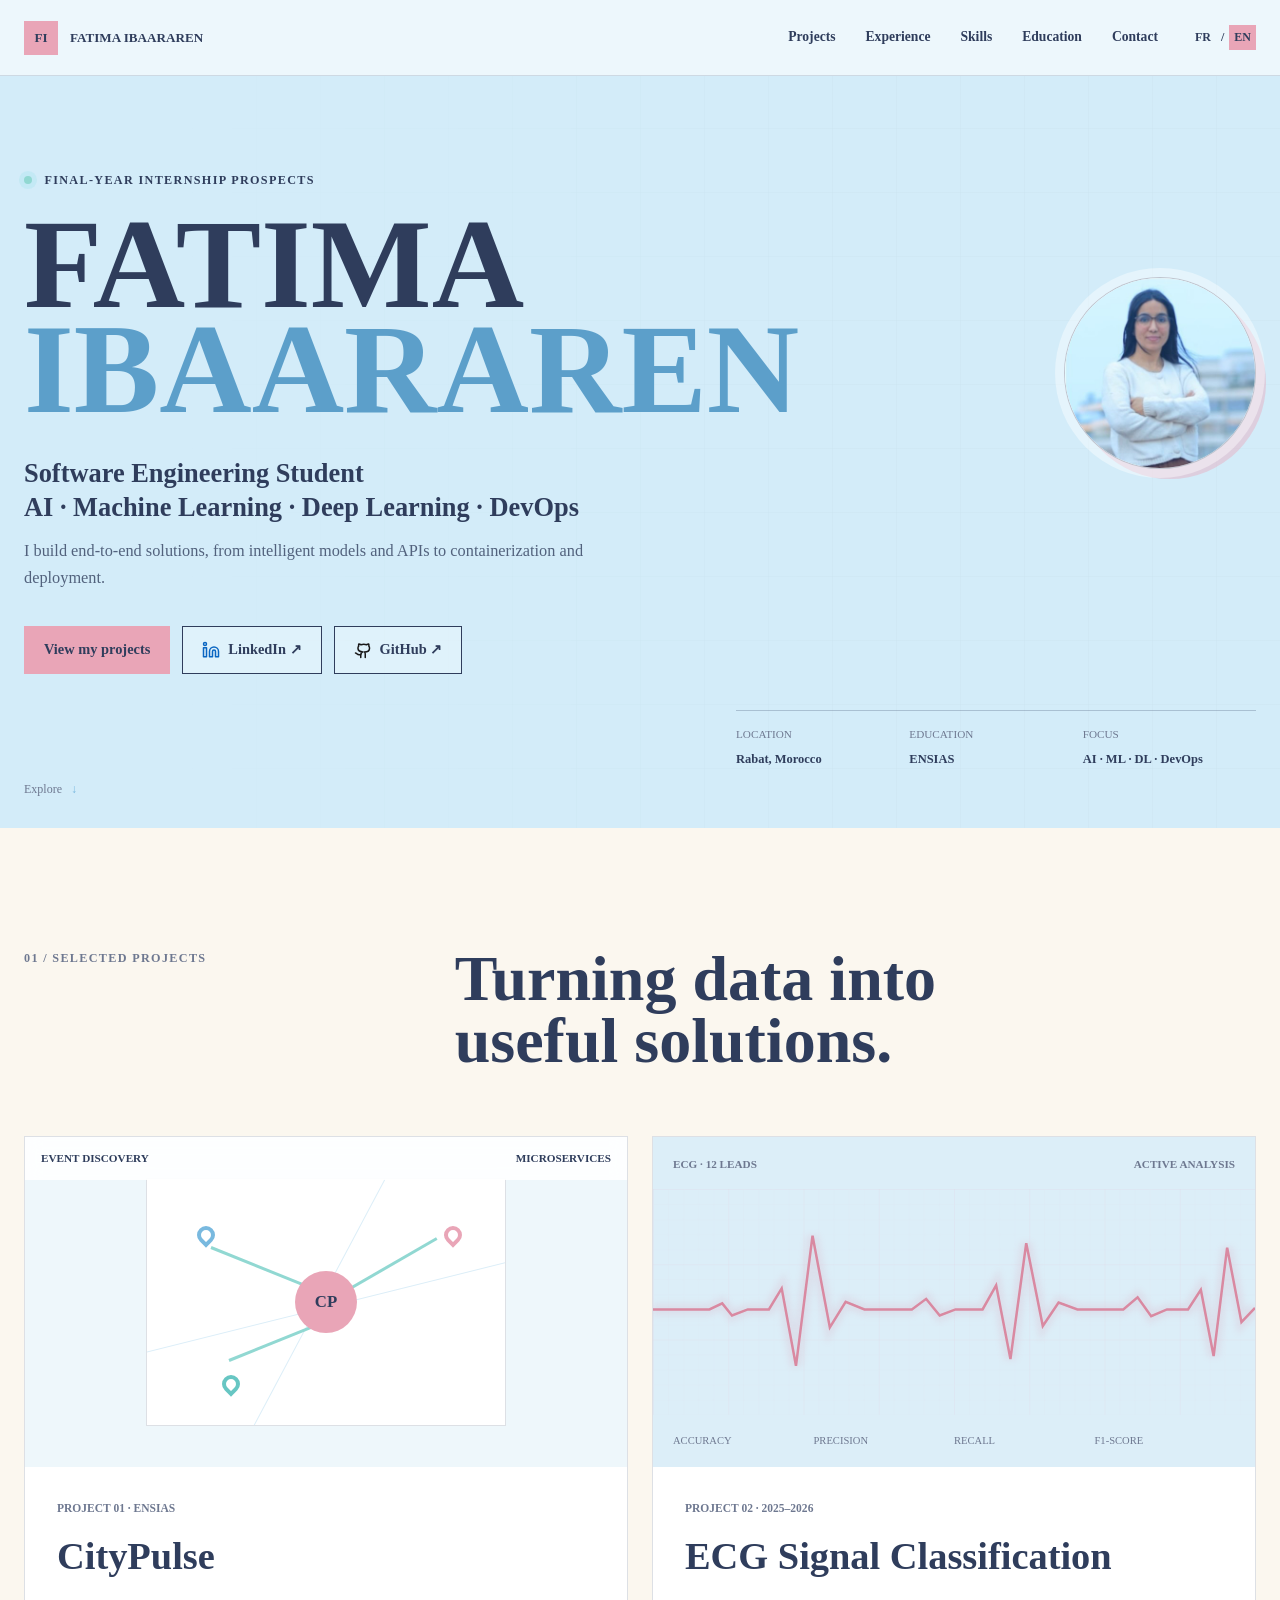
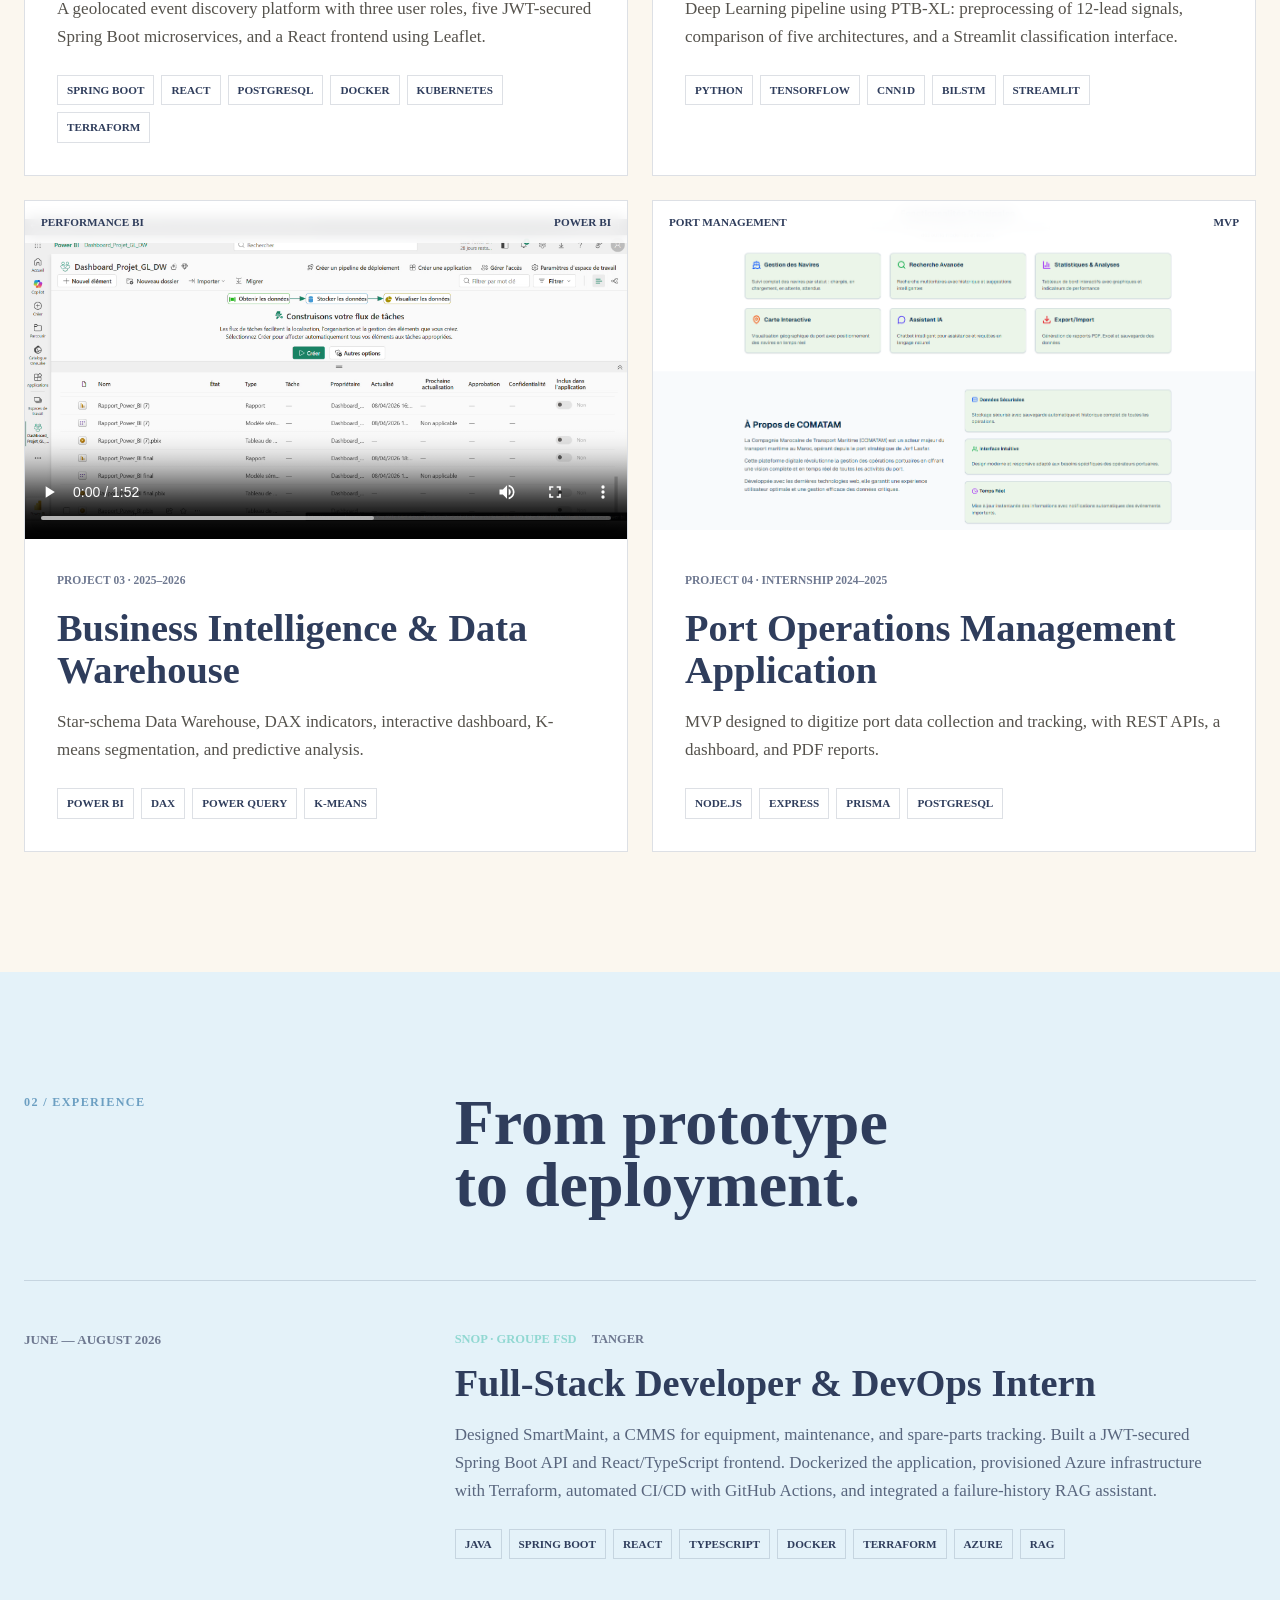
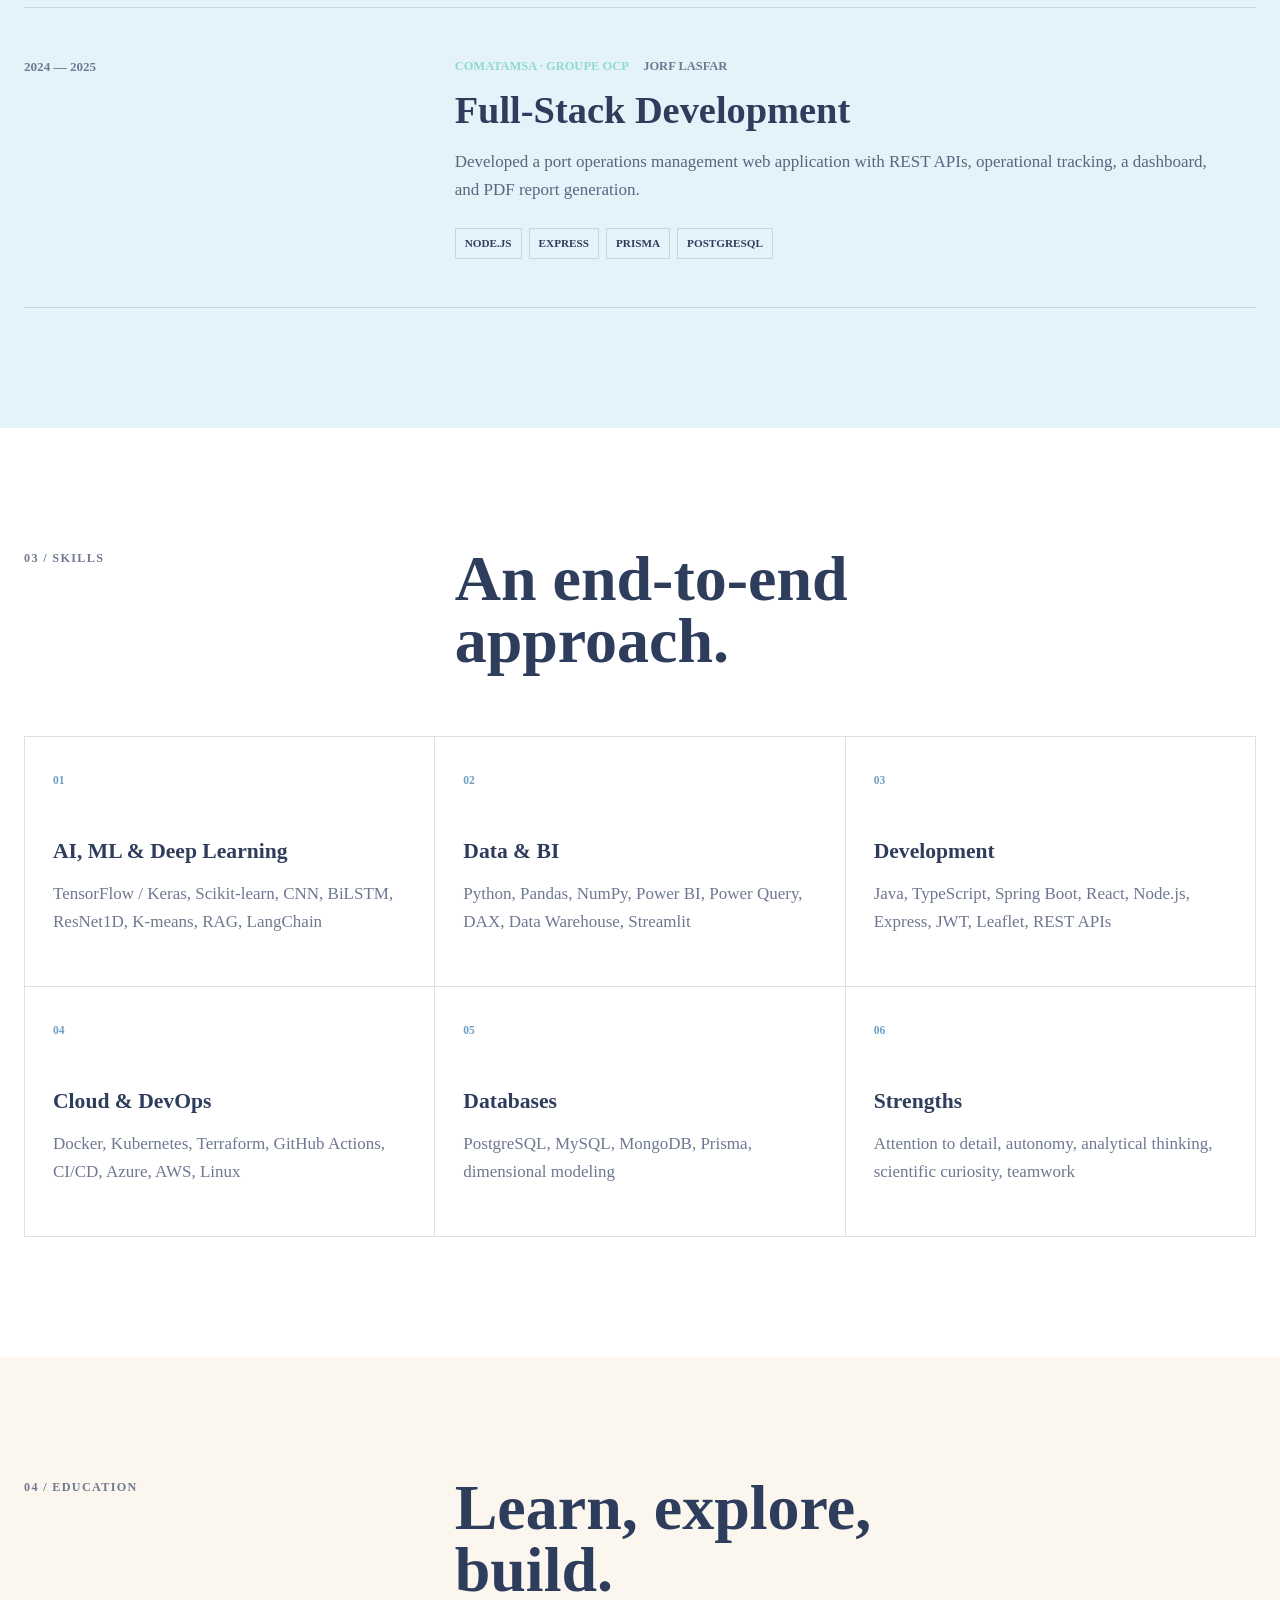
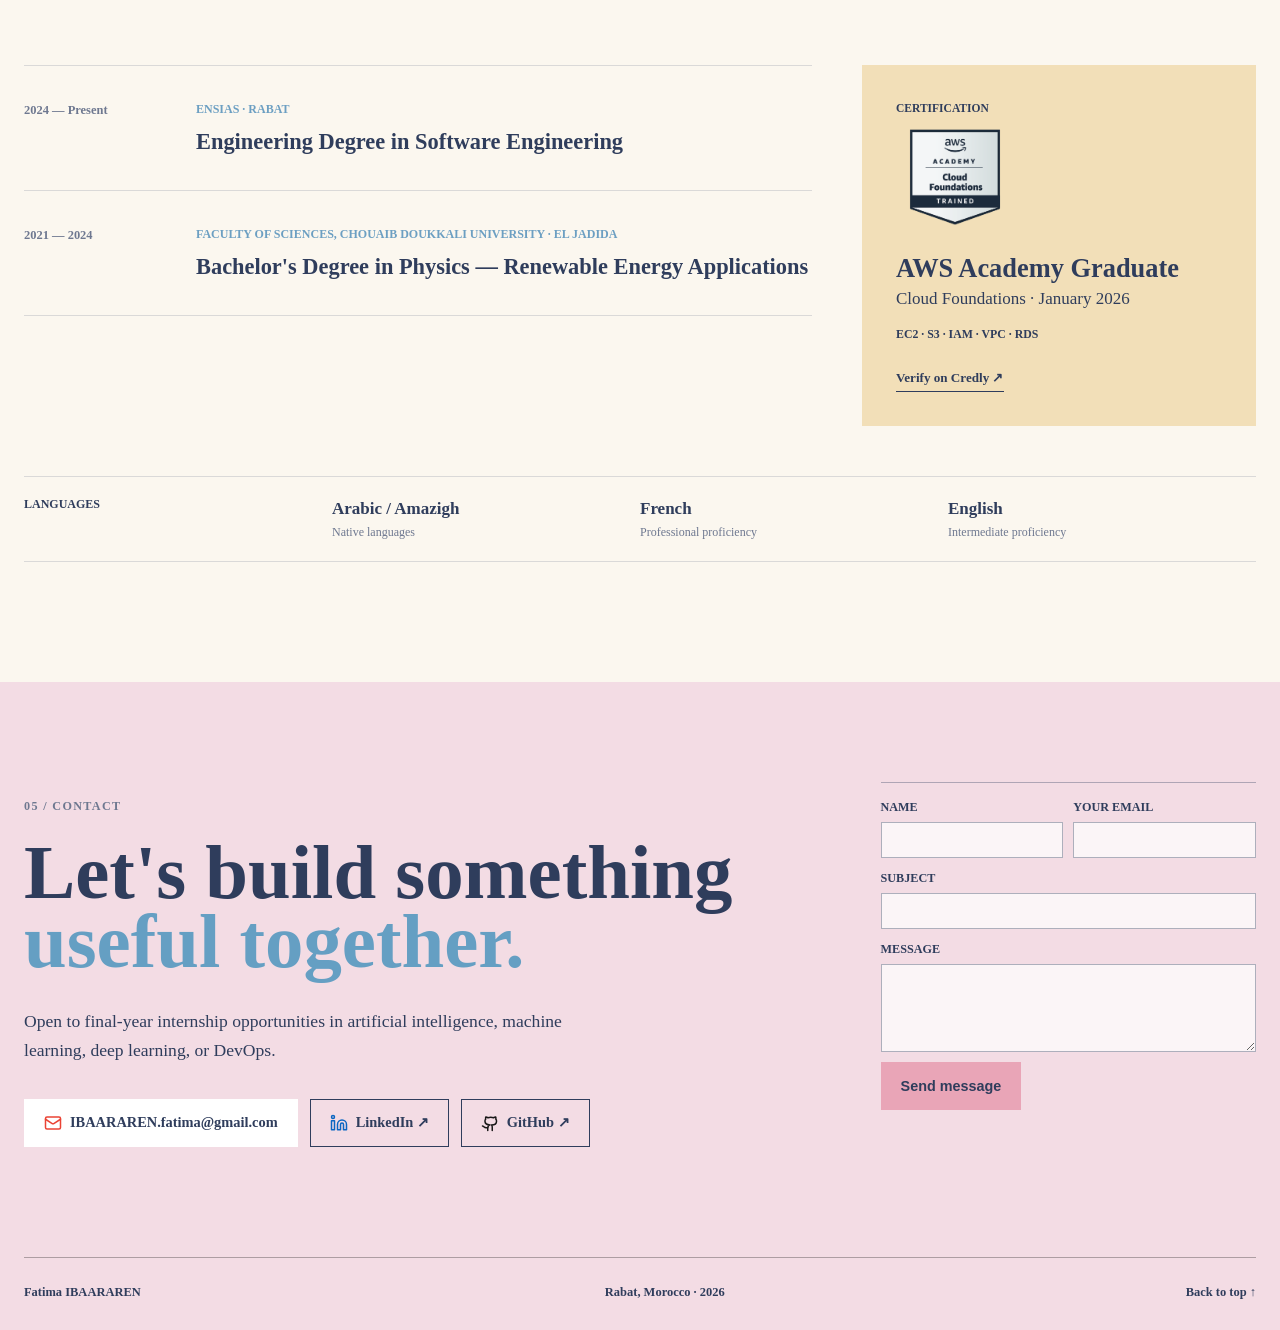
==== commit 0d94367a: "Retirer la capture CityPulse du portfolio" ====
--- a/en.html
+++ b/en.html
@@ -54,7 +54,7 @@
   }
   </script>
   <link rel="icon" type="image/svg+xml" href="data:image/svg+xml,%3Csvg xmlns='http://www.w3.org/2000/svg' viewBox='0 0 64 64'%3E%3Crect width='64' height='64' rx='12' fill='%23c9e8f7'/%3E%3Cpath d='M9 34h11l5-14 8 29 7-21 5 6h10' fill='none' stroke='%23d989a1' stroke-width='5' stroke-linecap='round' stroke-linejoin='round'/%3E%3C/svg%3E">
-  <link rel="stylesheet" href="styles.css?v=13">
+  <link rel="stylesheet" href="styles.css?v=14">
   <script src="script.js?v=10" defer></script>
 </head>
 <body id="top">
@@ -131,7 +131,15 @@
         <article class="project-card reveal">
           <div class="project-visual media-visual">
             <div class="visual-label"><span>Event discovery</span><span>Microservices</span></div>
-            <img class="project-media" src="assets/citypulse.png" alt="Presentation of the CityPulse social platform" loading="lazy">
+            <div class="citypulse-map" aria-hidden="true">
+              <span class="citypulse-route route-one"></span>
+              <span class="citypulse-route route-two"></span>
+              <span class="citypulse-route route-three"></span>
+              <span class="citypulse-pin pin-one"></span>
+              <span class="citypulse-pin pin-two"></span>
+              <span class="citypulse-pin pin-three"></span>
+              <strong>CP</strong>
+            </div>
           </div>
           <div class="project-copy">
             <p class="project-number">Project 01 · ENSIAS</p>
--- a/styles.css
+++ b/styles.css
@@ -112,6 +112,19 @@
 .media-visual { display: grid; place-items: center; background: #eef7fb; }
 .project-media { width: 100%; min-height: 330px; aspect-ratio: 16 / 9; object-fit: contain; background: var(--white); }
 .media-visual .visual-label { inset: 0 0 auto; padding: 12px 16px; background: rgba(255,255,255,.88); color: var(--ink); backdrop-filter: blur(8px); }
+.citypulse-map { position: relative; width: min(74%, 360px); aspect-ratio: 1.45; border: 1px solid var(--line); background: #ffffff; overflow: hidden; }
+.citypulse-map::before, .citypulse-map::after { content: ""; position: absolute; background: #dceef8; }
+.citypulse-map::before { width: 1px; height: 140%; left: 48%; top: -20%; transform: rotate(28deg); }
+.citypulse-map::after { width: 140%; height: 1px; left: -20%; top: 52%; transform: rotate(-14deg); }
+.citypulse-map strong { position: absolute; z-index: 3; left: 50%; top: 50%; display: grid; place-items: center; width: 62px; aspect-ratio: 1; transform: translate(-50%, -50%); border-radius: 50%; background: var(--rose); color: var(--ink); font-size: 1.05rem; }
+.citypulse-route { position: absolute; z-index: 1; height: 3px; background: var(--cyan); transform-origin: left center; }
+.route-one { width: 42%; left: 18%; top: 27%; transform: rotate(22deg); }
+.route-two { width: 38%; left: 48%; top: 51%; transform: rotate(-30deg); }
+.route-three { width: 34%; left: 23%; top: 73%; transform: rotate(-22deg); }
+.citypulse-pin { position: absolute; z-index: 2; width: 18px; aspect-ratio: 1; border: 4px solid var(--blue); border-radius: 50% 50% 50% 0; background: #ffffff; transform: rotate(-45deg); }
+.pin-one { left: 14%; top: 19%; }
+.pin-two { right: 12%; top: 19%; border-color: var(--rose); }
+.pin-three { left: 21%; bottom: 13%; border-color: #67c6c3; }
 .bi-visual { padding: 70px 28px 28px; color: var(--cyan); }
 .kpi-grid { display: grid; grid-template-columns: repeat(3,1fr); gap: 12px; }
 .kpi-grid div { border: 1px solid var(--line); padding: 14px; }
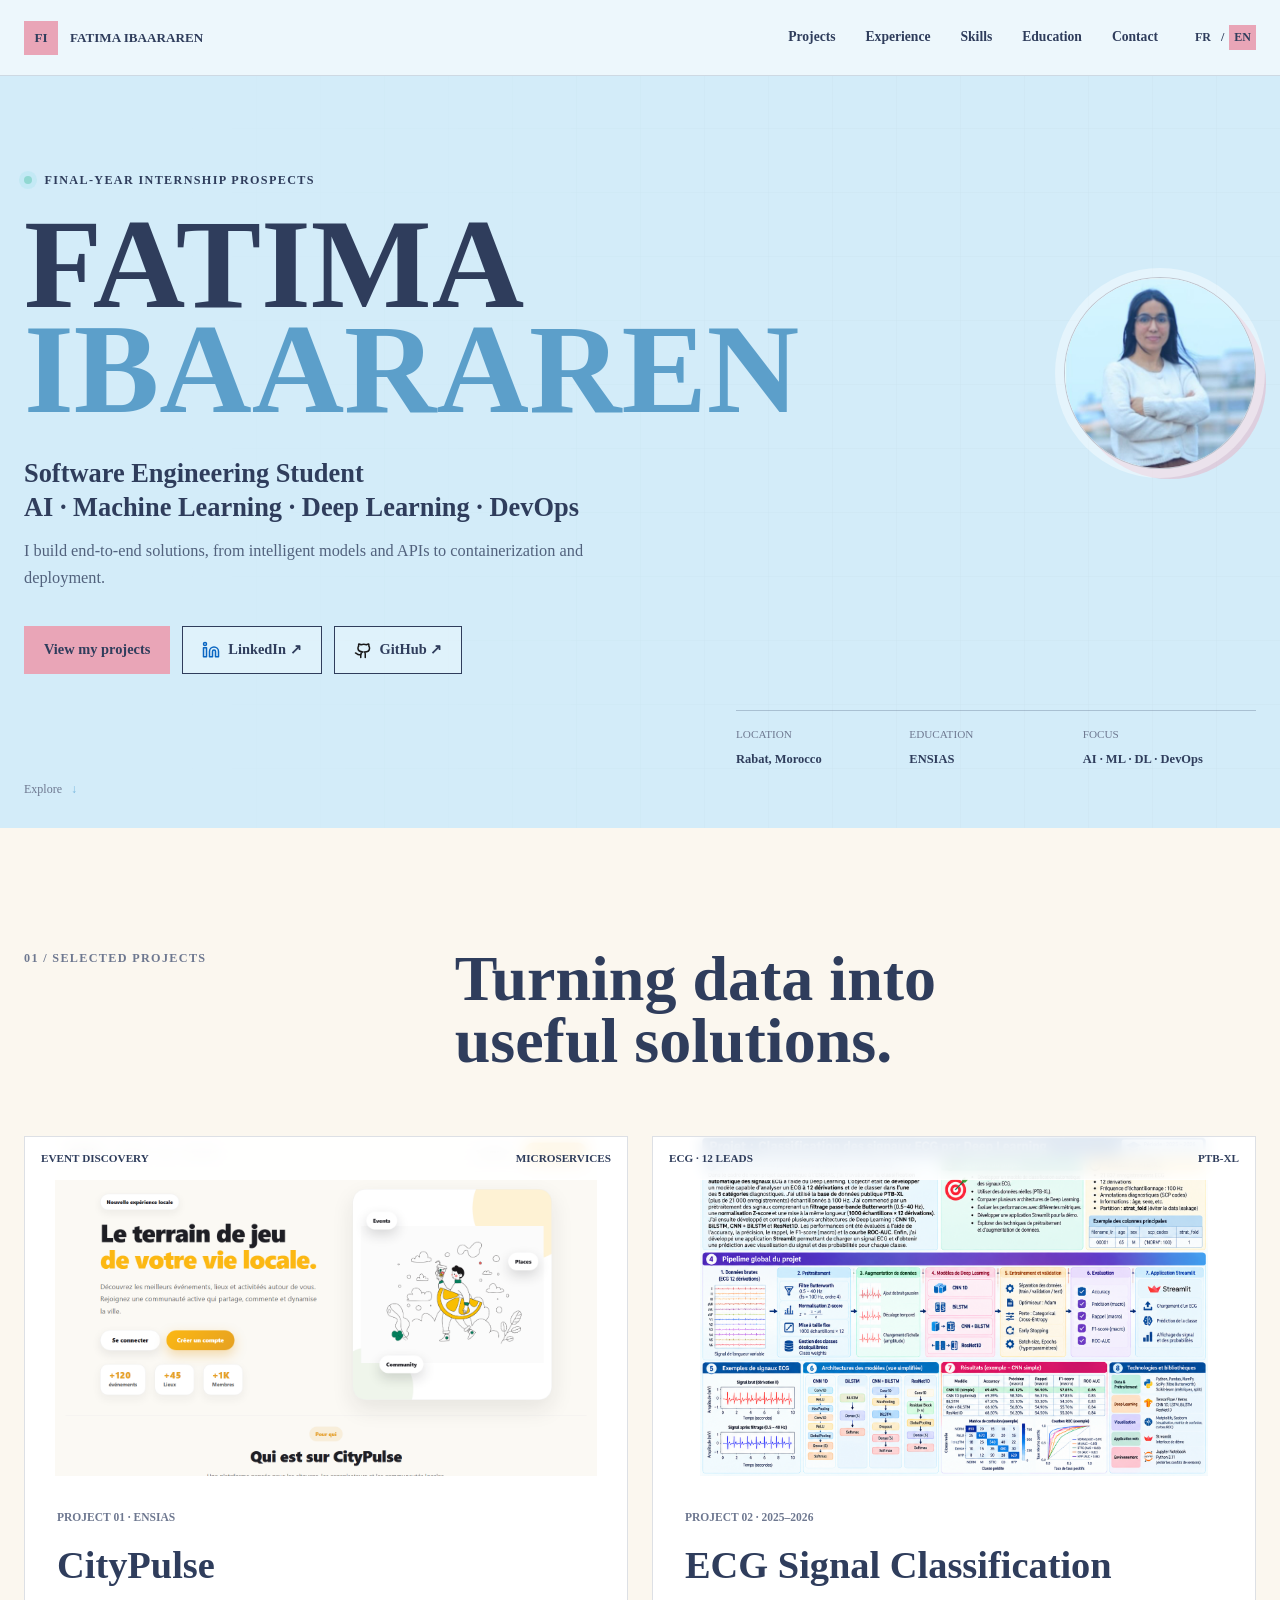
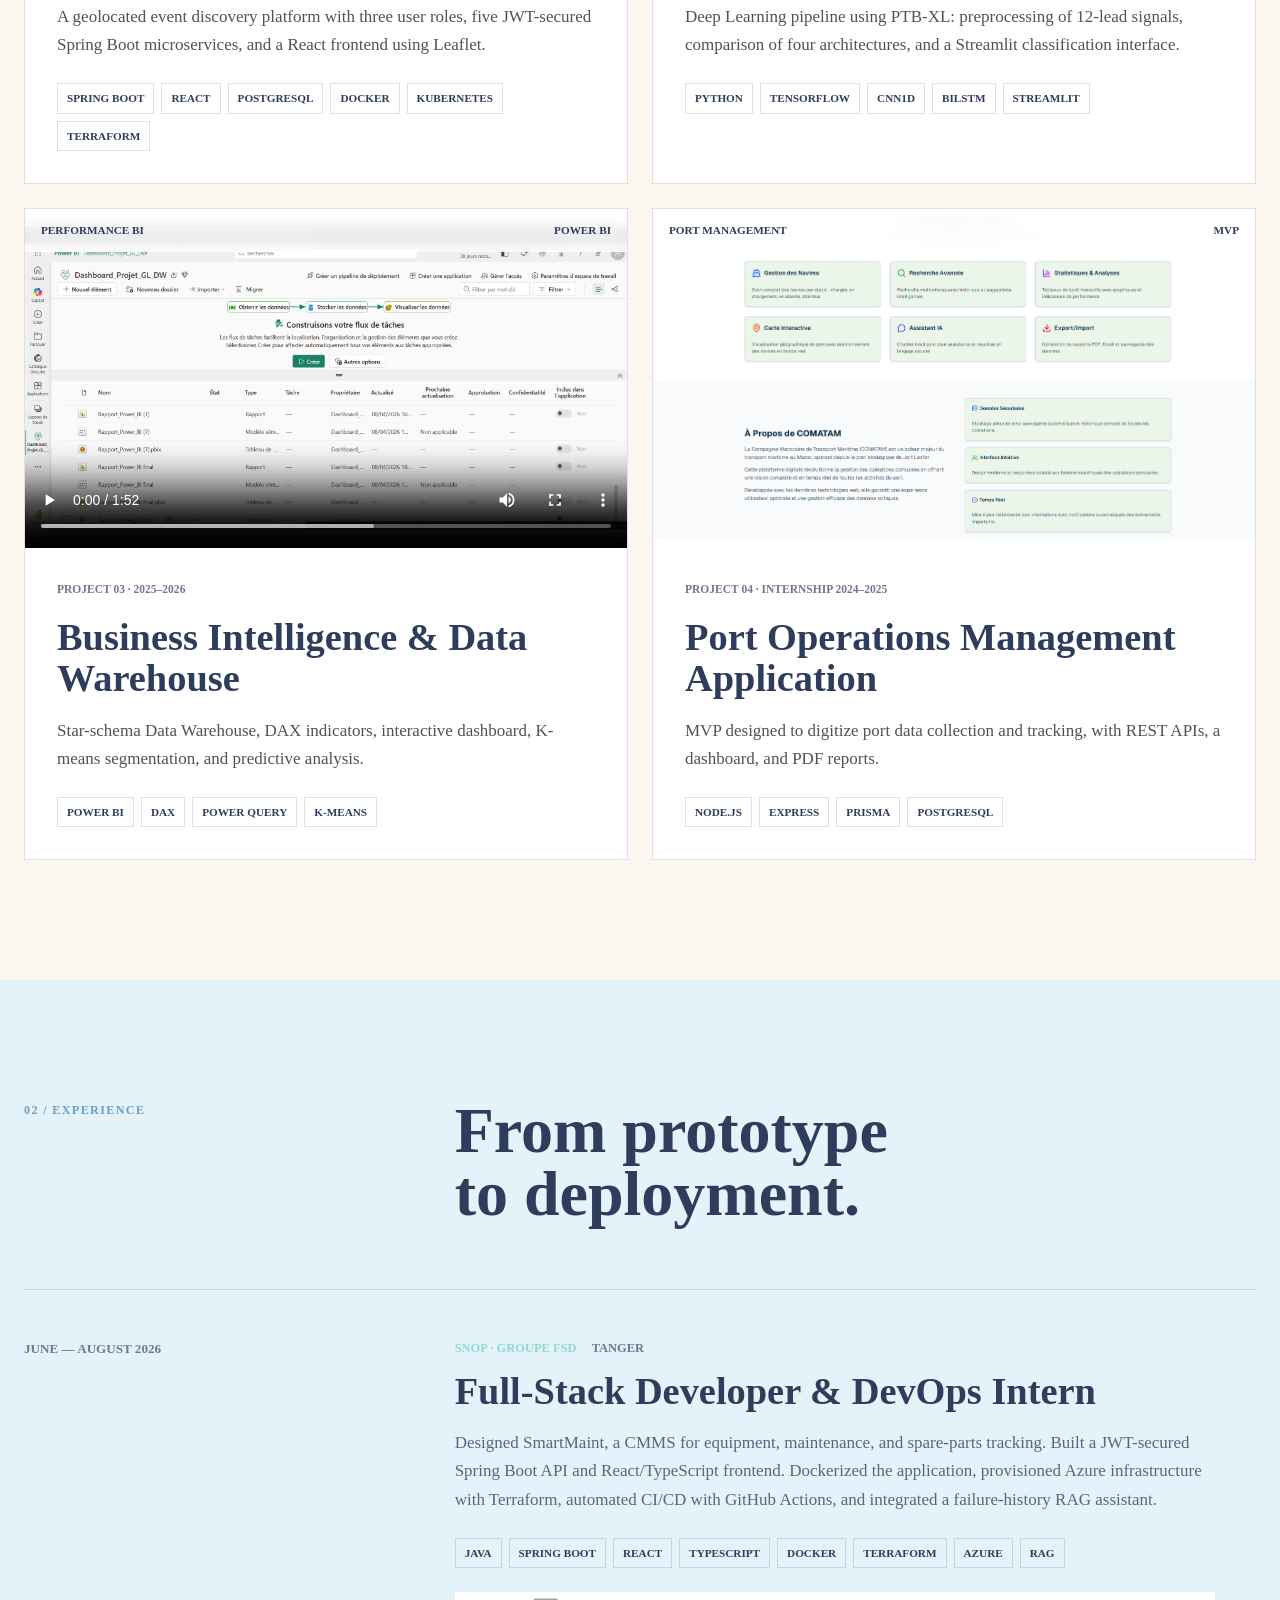
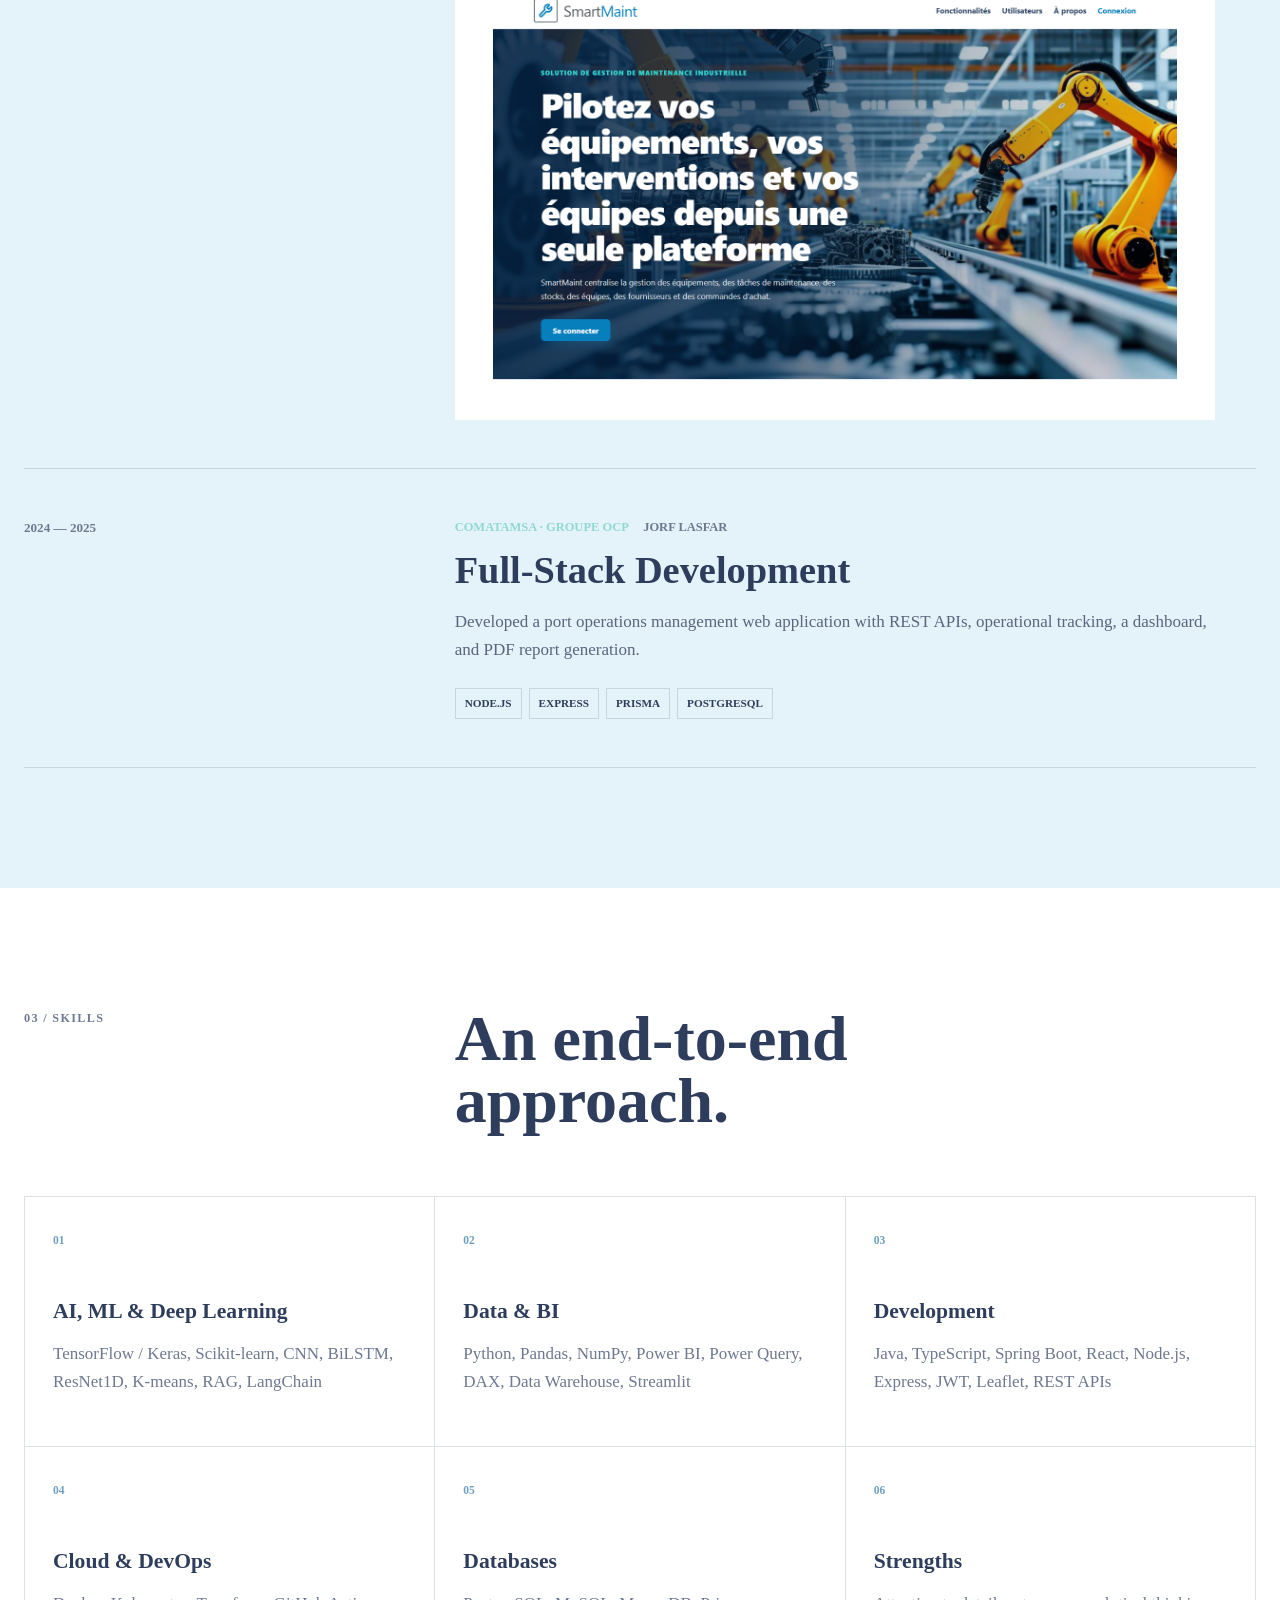
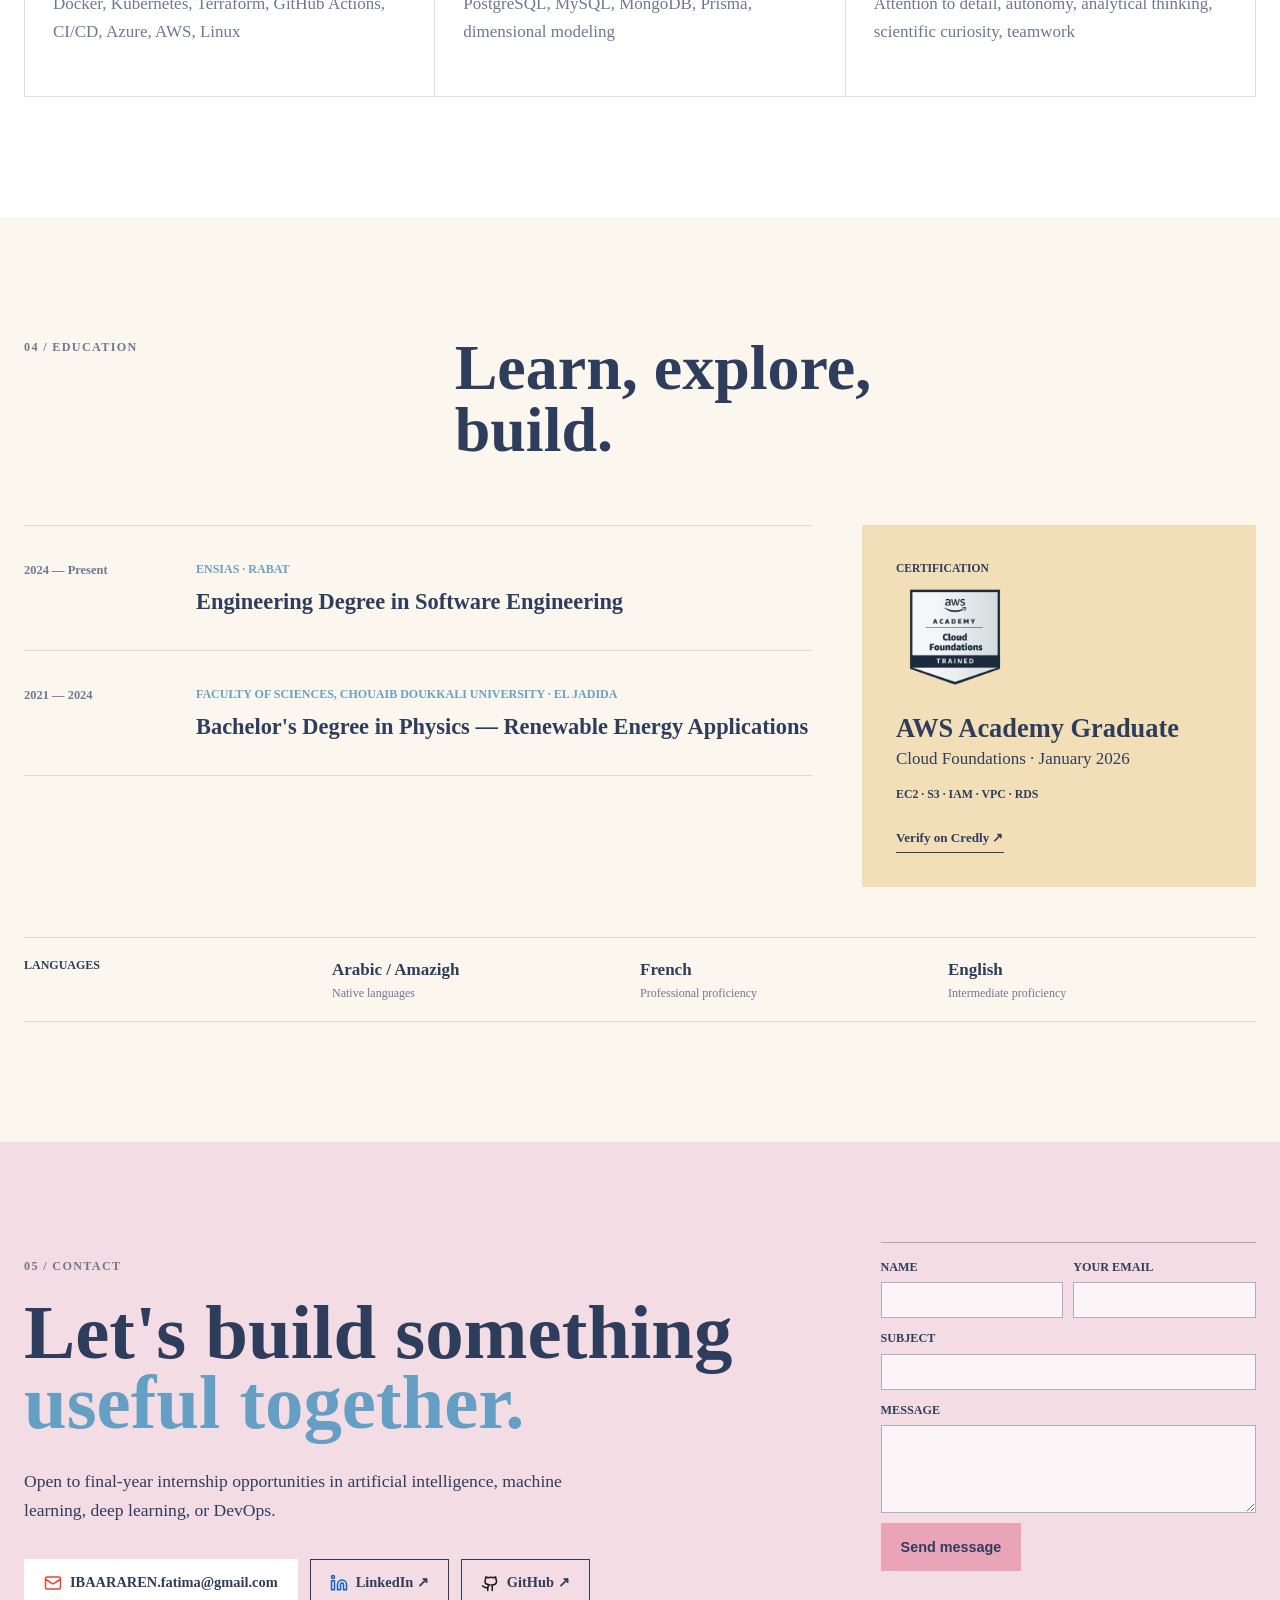
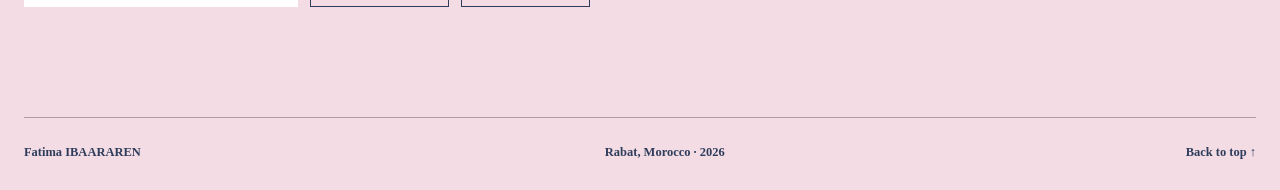
==== commit 7f2d5d09: "Ajouter les visuels CityPulse, ECG et SmartMaint" ====
--- a/en.html
+++ b/en.html
@@ -131,15 +131,9 @@
         <article class="project-card reveal">
           <div class="project-visual media-visual">
             <div class="visual-label"><span>Event discovery</span><span>Microservices</span></div>
-            <div class="citypulse-map" aria-hidden="true">
-              <span class="citypulse-route route-one"></span>
-              <span class="citypulse-route route-two"></span>
-              <span class="citypulse-route route-three"></span>
-              <span class="citypulse-pin pin-one"></span>
-              <span class="citypulse-pin pin-two"></span>
-              <span class="citypulse-pin pin-three"></span>
-              <strong>CP</strong>
-            </div>
+            <a class="project-image-link" href="assets/citypulse-interface.png" target="_blank" rel="noopener" aria-label="Open the CityPulse screenshot in full size">
+              <img class="project-media" src="assets/citypulse-interface.png" alt="CityPulse platform home page" loading="lazy">
+            </a>
           </div>
           <div class="project-copy">
             <p class="project-number">Project 01 · ENSIAS</p>
@@ -150,23 +144,16 @@
         </article>
 
         <article class="project-card reveal">
-          <div class="project-visual ecg-visual" aria-hidden="true">
-            <div class="visual-label"><span>ECG · 12 leads</span><span>Active analysis</span></div>
-            <svg viewBox="0 0 800 300" role="img">
-              <defs>
-                <pattern id="smallGrid" width="20" height="20" patternUnits="userSpaceOnUse"><path d="M20 0H0V20" fill="none" stroke="currentColor" stroke-opacity=".08"/></pattern>
-                <pattern id="grid" width="100" height="100" patternUnits="userSpaceOnUse"><rect width="100" height="100" fill="url(#smallGrid)"/><path d="M100 0H0V100" fill="none" stroke="currentColor" stroke-opacity=".14"/></pattern>
-              </defs>
-              <rect width="800" height="300" fill="url(#grid)"/>
-              <path class="ecg-line glow" d="M0 160 L75 160 L92 152 L105 168 L126 160 L154 160 L171 132 L190 235 L212 62 L235 184 L256 150 L281 160 L344 160 L363 146 L381 168 L402 160 L438 160 L456 128 L475 226 L496 72 L518 182 L539 151 L564 160 L625 160 L644 144 L662 169 L683 160 L711 160 L728 134 L745 222 L763 78 L782 177 L800 158"/>
-              <path class="ecg-line" d="M0 160 L75 160 L92 152 L105 168 L126 160 L154 160 L171 132 L190 235 L212 62 L235 184 L256 150 L281 160 L344 160 L363 146 L381 168 L402 160 L438 160 L456 128 L475 226 L496 72 L518 182 L539 151 L564 160 L625 160 L644 144 L662 169 L683 160 L711 160 L728 134 L745 222 L763 78 L782 177 L800 158"/>
-            </svg>
-            <div class="metric-row"><span>Accuracy</span><span>Precision</span><span>Recall</span><span>F1-score</span></div>
+          <div class="project-visual media-visual">
+            <div class="visual-label"><span>ECG · 12 leads</span><span>PTB-XL</span></div>
+            <a class="project-image-link" href="assets/ecg-project-overview.png" target="_blank" rel="noopener" aria-label="Open the ECG project visual in full size">
+              <img class="project-media" src="assets/ecg-project-overview.png" alt="ECG project overview: preprocessing, Deep Learning models, and results" loading="lazy">
+            </a>
           </div>
           <div class="project-copy">
             <p class="project-number">Project 02 · 2025–2026</p>
             <h3>ECG Signal Classification</h3>
-            <p>Deep Learning pipeline using PTB-XL: preprocessing of 12-lead signals, comparison of five architectures, and a Streamlit classification interface.</p>
+            <p>Deep Learning pipeline using PTB-XL: preprocessing of 12-lead signals, comparison of four architectures, and a Streamlit classification interface.</p>
             <ul class="tags" aria-label="Technologies">
               <li>Python</li><li>TensorFlow</li><li>CNN1D</li><li>BiLSTM</li><li>Streamlit</li>
             </ul>
@@ -218,6 +205,9 @@
             <h3>Full-Stack Developer & DevOps Intern</h3>
             <p>Designed SmartMaint, a CMMS for equipment, maintenance, and spare-parts tracking. Built a JWT-secured Spring Boot API and React/TypeScript frontend. Dockerized the application, provisioned Azure infrastructure with Terraform, automated CI/CD with GitHub Actions, and integrated a failure-history RAG assistant.</p>
             <ul class="tags"><li>Java</li><li>Spring Boot</li><li>React</li><li>TypeScript</li><li>Docker</li><li>Terraform</li><li>Azure</li><li>RAG</li></ul>
+            <a class="experience-media-link" href="assets/smartmaint-interface.png" target="_blank" rel="noopener" aria-label="Open the SmartMaint screenshot in full size">
+              <img class="experience-media" src="assets/smartmaint-interface.png" alt="SmartMaint maintenance application interface" loading="lazy">
+            </a>
           </div>
         </article>
         <article class="timeline-item reveal">
--- a/styles.css
+++ b/styles.css
@@ -111,6 +111,7 @@
 .tags li { border: 1px solid var(--line); padding: 5px 9px; font-size: .7rem; font-weight: 700; text-transform: uppercase; }
 .media-visual { display: grid; place-items: center; background: #eef7fb; }
 .project-media { width: 100%; min-height: 330px; aspect-ratio: 16 / 9; object-fit: contain; background: var(--white); }
+.project-image-link { display: grid; place-items: center; width: 100%; }
 .media-visual .visual-label { inset: 0 0 auto; padding: 12px 16px; background: rgba(255,255,255,.88); color: var(--ink); backdrop-filter: blur(8px); }
 .citypulse-map { position: relative; width: min(74%, 360px); aspect-ratio: 1.45; border: 1px solid var(--line); background: #ffffff; overflow: hidden; }
 .citypulse-map::before, .citypulse-map::after { content: ""; position: absolute; background: #dceef8; }
@@ -153,6 +154,8 @@
 .company span { color: var(--muted); margin-left: 12px; }
 .timeline-copy h3 { margin: 0 0 16px; font-size: clamp(1.5rem, 3vw, 2.45rem); line-height: 1.1; }
 .timeline-copy > p:last-of-type { max-width: 760px; color: #59667e; }
+.experience-media-link { display: block; width: min(100%, 760px); margin-top: 24px; }
+.experience-media { display: block; width: 100%; aspect-ratio: 16 / 9; object-fit: contain; background: var(--white); }
 .experience-section .tags li { border-color: var(--line); color: var(--ink); }
 
 .skills-section { background: var(--white); }
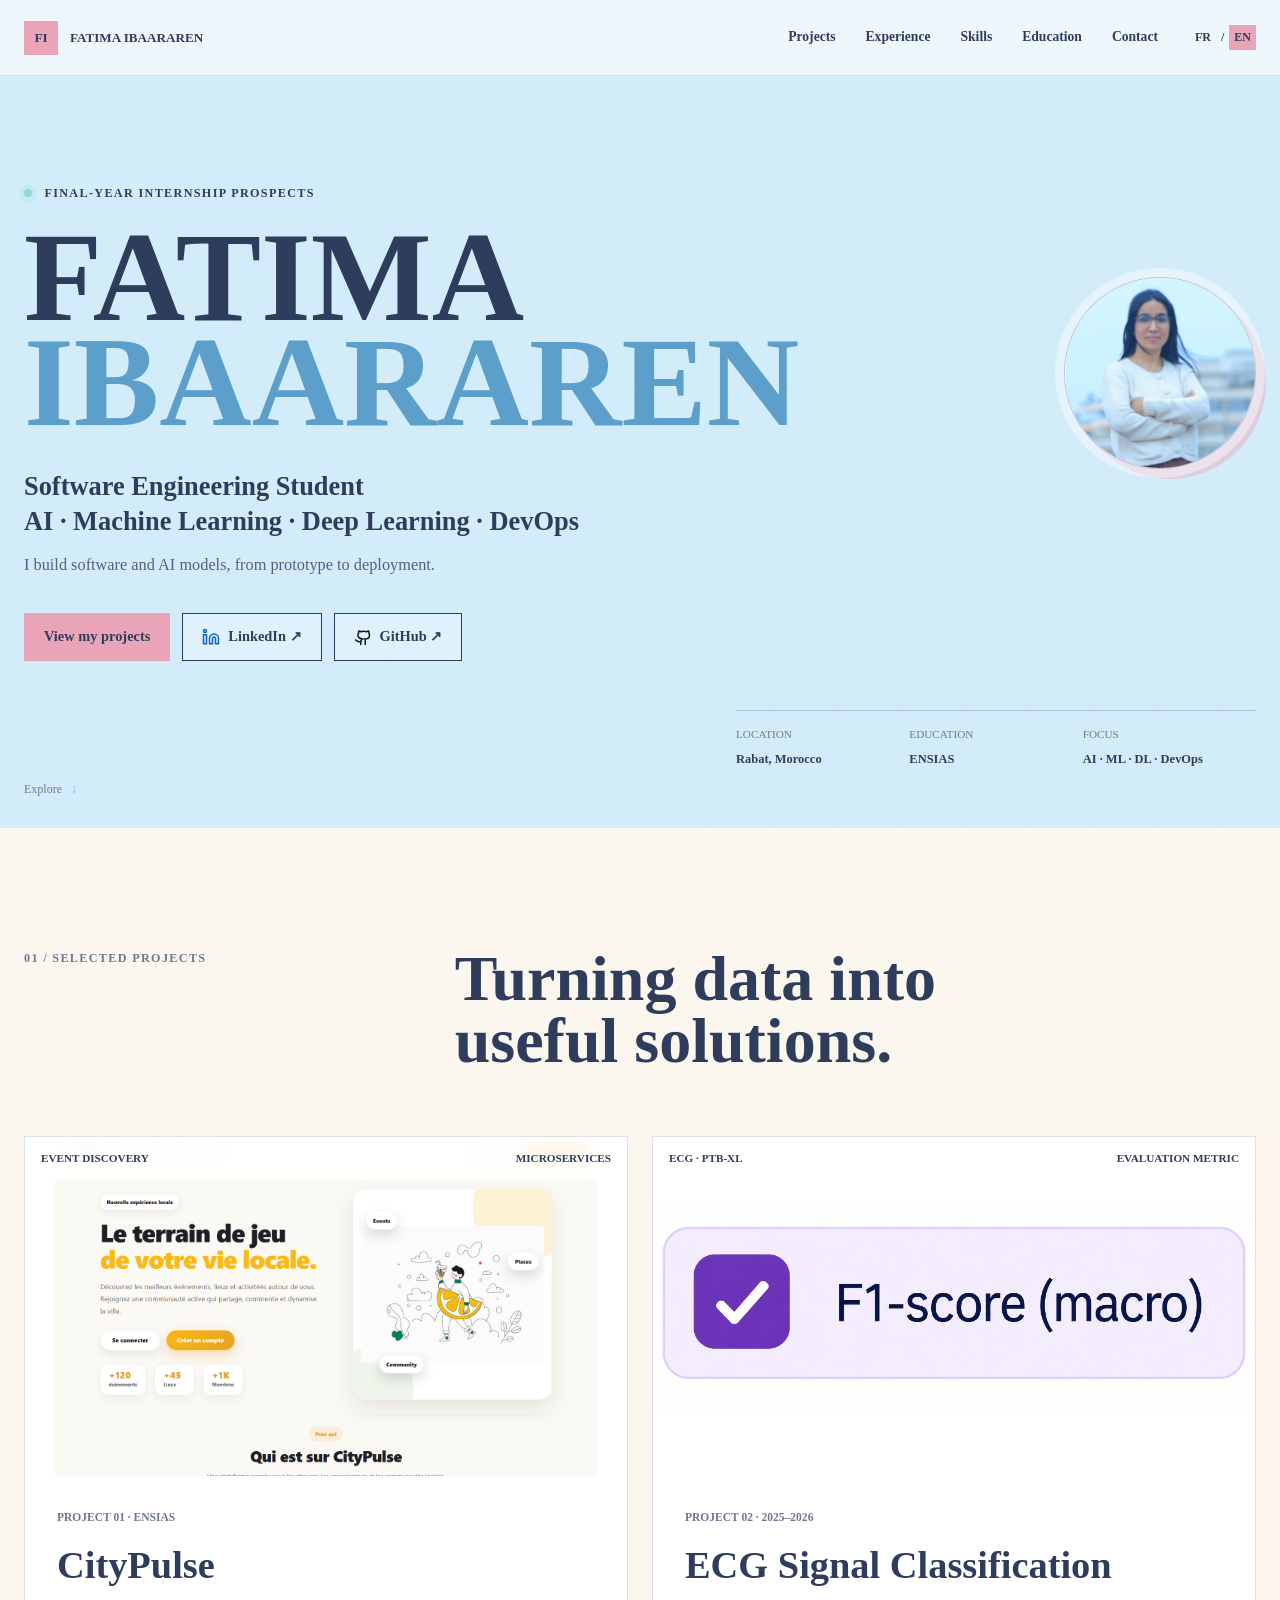
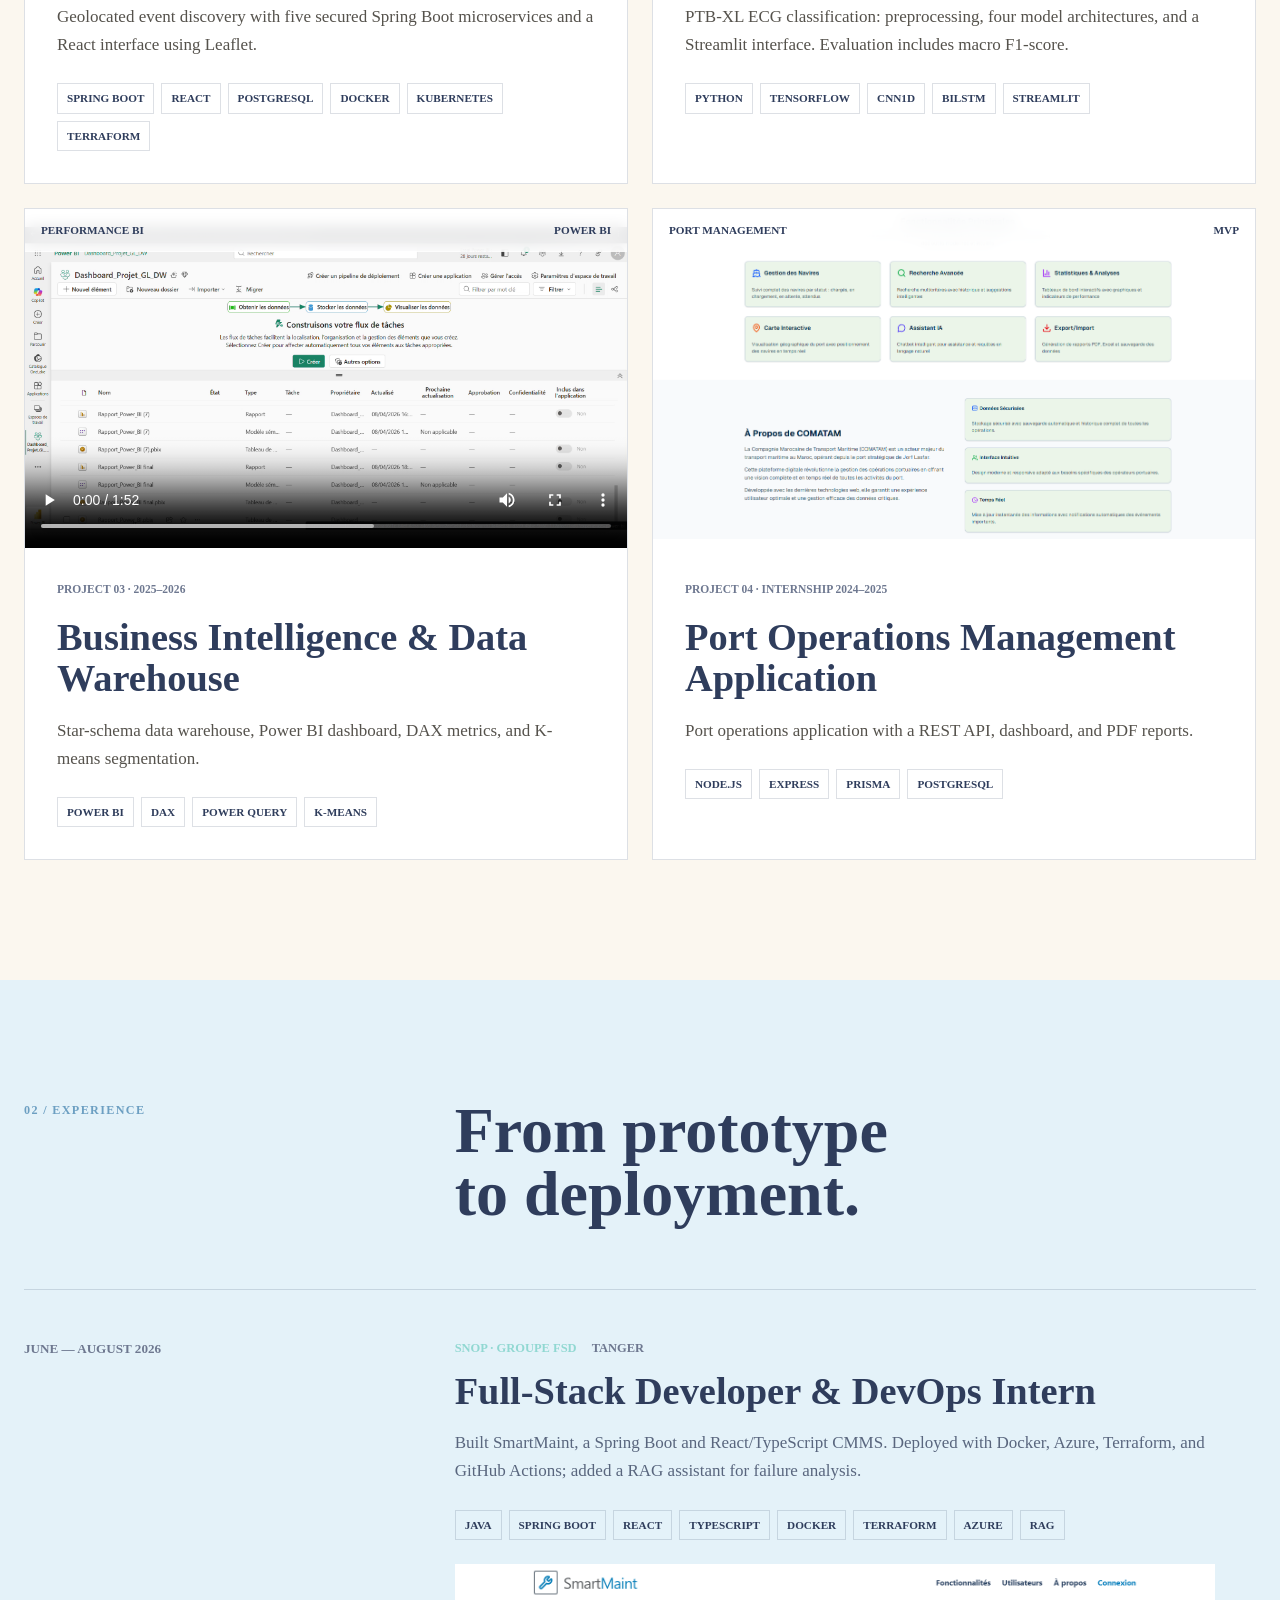
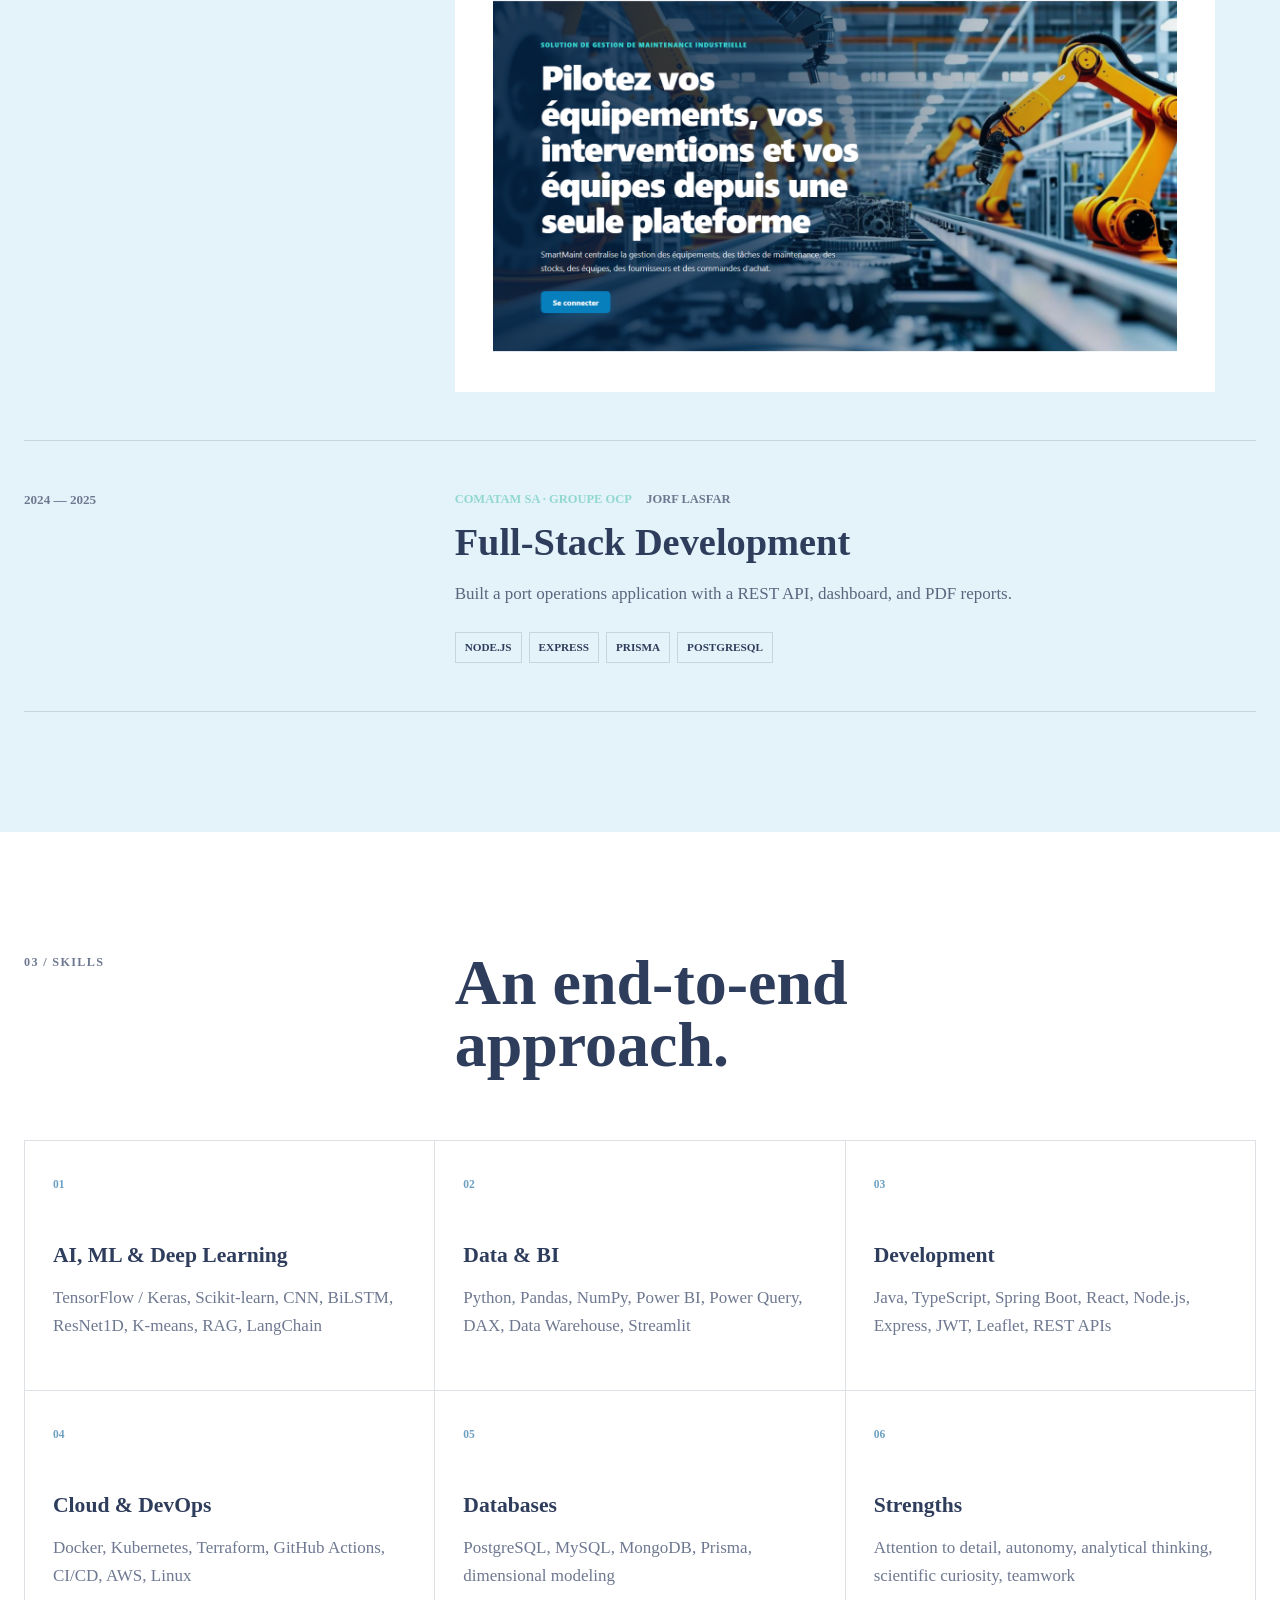
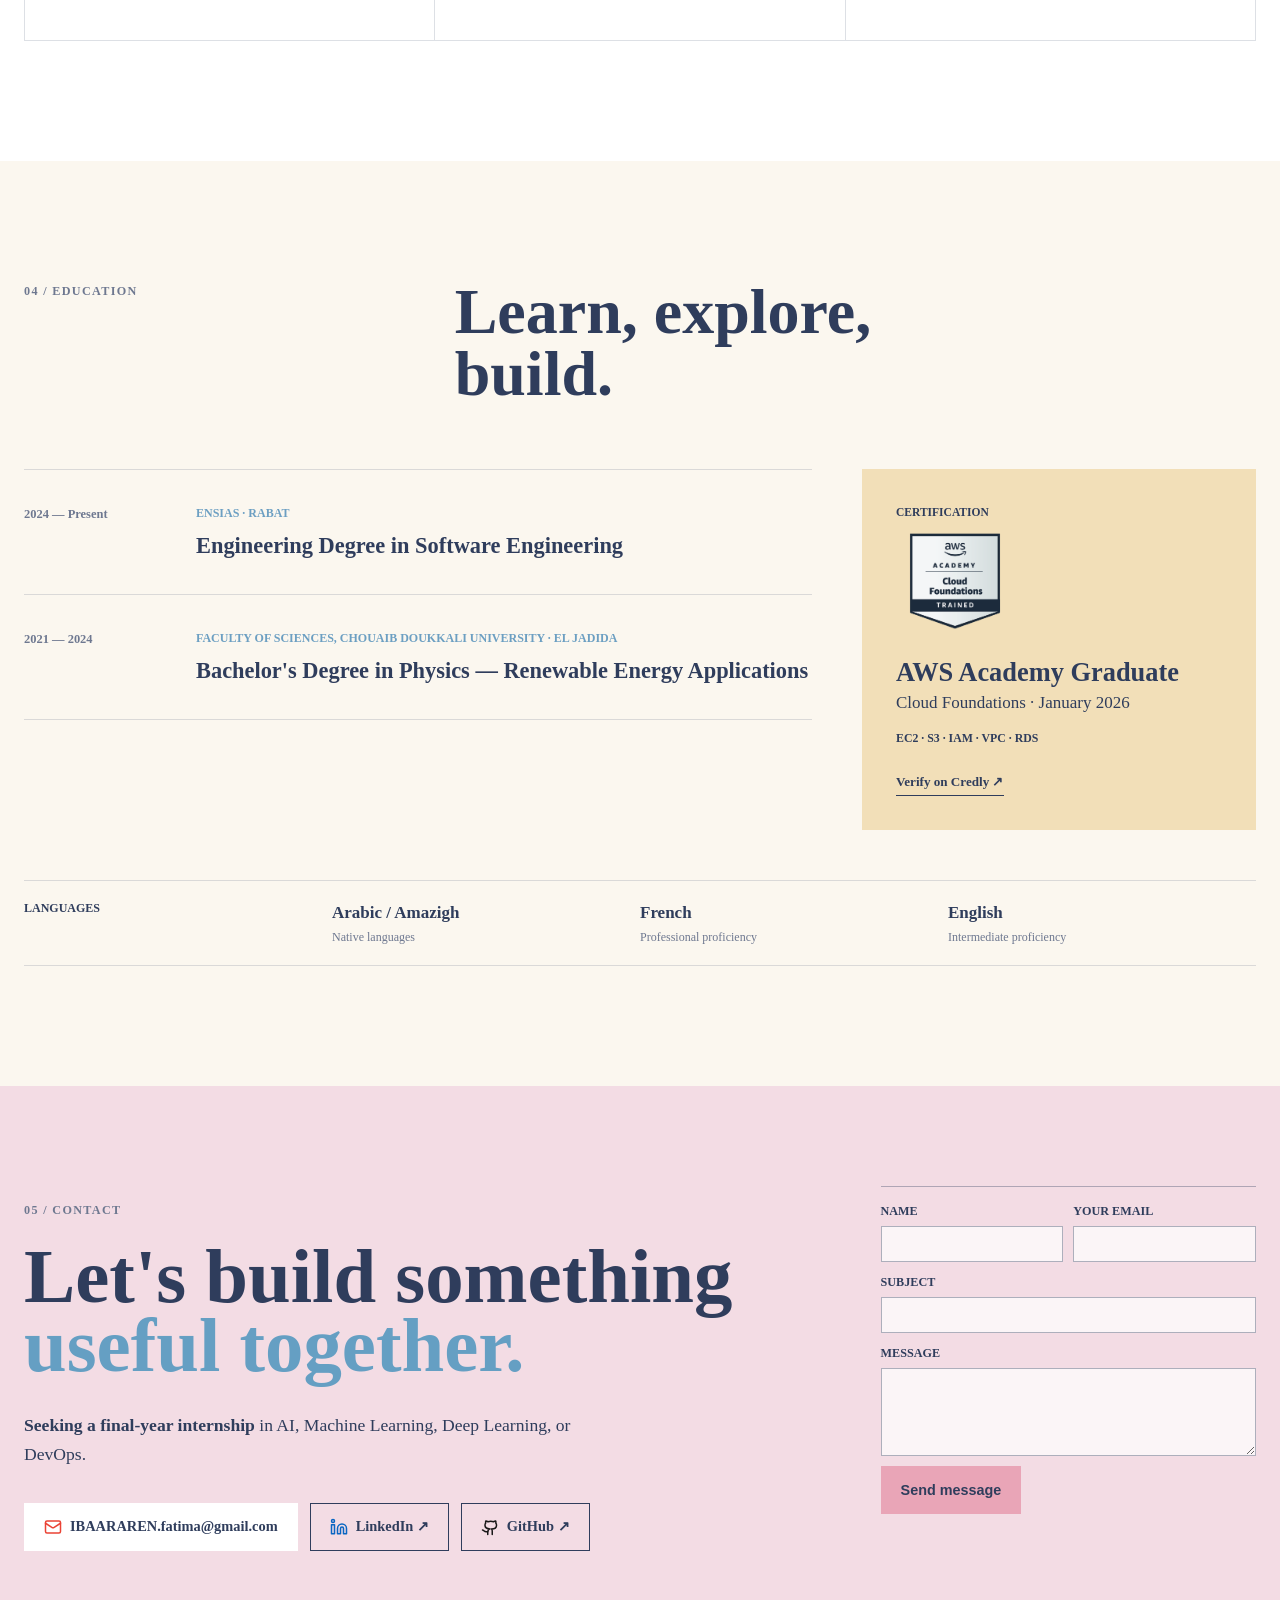
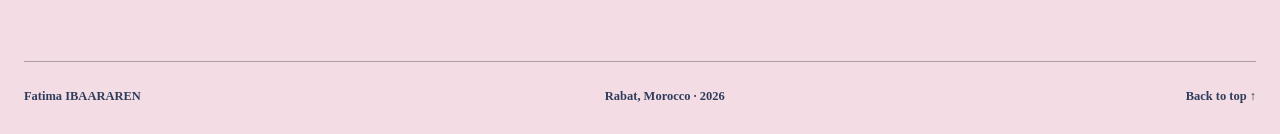
==== commit 2764c1ea: "Afficher une seule métrique ECG et condenser les textes" ====
--- a/en.html
+++ b/en.html
@@ -103,7 +103,7 @@
         <p class="eyebrow"><span class="status-dot"></span> Final-year internship prospects</p>
         <h1 id="hero-title">Fatima<br><span>IBAARAREN</span></h1>
         <p class="hero-role">Software Engineering Student<br>AI · Machine Learning · Deep Learning · DevOps</p>
-        <p class="hero-intro">I build end-to-end solutions, from intelligent models and APIs to containerization and deployment.</p>
+        <p class="hero-intro">I build software and AI models, from prototype to deployment.</p>
         <div class="hero-actions">
           <a class="button primary" href="#projets">View my projects</a>
           <a class="button outline" href="https://www.linkedin.com/in/fatima-ibaararen-ensias-gl" target="_blank" rel="noopener noreferrer"><svg class="button-icon button-icon-linkedin" aria-hidden="true"><use href="#icon-linkedin"></use></svg>LinkedIn ↗</a>
@@ -138,22 +138,22 @@
           <div class="project-copy">
             <p class="project-number">Project 01 · ENSIAS</p>
             <h3>CityPulse</h3>
-            <p>A geolocated event discovery platform with three user roles, five JWT-secured Spring Boot microservices, and a React frontend using Leaflet.</p>
+            <p>Geolocated event discovery with five secured Spring Boot microservices and a React interface using Leaflet.</p>
             <ul class="tags" aria-label="Technologies"><li>Spring Boot</li><li>React</li><li>PostgreSQL</li><li>Docker</li><li>Kubernetes</li><li>Terraform</li></ul>
           </div>
         </article>
 
         <article class="project-card reveal">
           <div class="project-visual media-visual">
-            <div class="visual-label"><span>ECG · 12 leads</span><span>PTB-XL</span></div>
-            <a class="project-image-link" href="assets/ecg-project-overview.png" target="_blank" rel="noopener" aria-label="Open the ECG project visual in full size">
-              <img class="project-media" src="assets/ecg-project-overview.png" alt="ECG project overview: preprocessing, Deep Learning models, and results" loading="lazy">
+            <div class="visual-label"><span>ECG · PTB-XL</span><span>Evaluation metric</span></div>
+            <a class="project-image-link" href="assets/ecg-f1-score-macro.png" target="_blank" rel="noopener" aria-label="Open the macro F1-score visual in full size">
+              <img class="project-media" src="assets/ecg-f1-score-macro.png" alt="Macro F1-score, a metric used to evaluate the ECG models; no numeric result shown" loading="lazy">
             </a>
           </div>
           <div class="project-copy">
             <p class="project-number">Project 02 · 2025–2026</p>
             <h3>ECG Signal Classification</h3>
-            <p>Deep Learning pipeline using PTB-XL: preprocessing of 12-lead signals, comparison of four architectures, and a Streamlit classification interface.</p>
+            <p>PTB-XL ECG classification: preprocessing, four model architectures, and a Streamlit interface. Evaluation includes macro F1-score.</p>
             <ul class="tags" aria-label="Technologies">
               <li>Python</li><li>TensorFlow</li><li>CNN1D</li><li>BiLSTM</li><li>Streamlit</li>
             </ul>
@@ -172,7 +172,7 @@
           <div class="project-copy">
             <p class="project-number">Project 03 · 2025–2026</p>
             <h3>Business Intelligence & Data Warehouse</h3>
-            <p>Star-schema Data Warehouse, DAX indicators, interactive dashboard, K-means segmentation, and predictive analysis.</p>
+            <p>Star-schema data warehouse, Power BI dashboard, DAX metrics, and K-means segmentation.</p>
             <ul class="tags" aria-label="Technologies"><li>Power BI</li><li>DAX</li><li>Power Query</li><li>K-means</li></ul>
           </div>
         </article>
@@ -185,7 +185,7 @@
           <div class="project-copy">
             <p class="project-number">Project 04 · Internship 2024–2025</p>
             <h3>Port Operations Management Application</h3>
-            <p>MVP designed to digitize port data collection and tracking, with REST APIs, a dashboard, and PDF reports.</p>
+            <p>Port operations application with a REST API, dashboard, and PDF reports.</p>
             <ul class="tags" aria-label="Technologies"><li>Node.js</li><li>Express</li><li>Prisma</li><li>PostgreSQL</li></ul>
           </div>
         </article>
@@ -203,7 +203,7 @@
           <div class="timeline-copy">
             <p class="company">SNOP · Groupe FSD <span>Tanger</span></p>
             <h3>Full-Stack Developer & DevOps Intern</h3>
-            <p>Designed SmartMaint, a CMMS for equipment, maintenance, and spare-parts tracking. Built a JWT-secured Spring Boot API and React/TypeScript frontend. Dockerized the application, provisioned Azure infrastructure with Terraform, automated CI/CD with GitHub Actions, and integrated a failure-history RAG assistant.</p>
+            <p>Built SmartMaint, a Spring Boot and React/TypeScript CMMS. Deployed with Docker, Azure, Terraform, and GitHub Actions; added a RAG assistant for failure analysis.</p>
             <ul class="tags"><li>Java</li><li>Spring Boot</li><li>React</li><li>TypeScript</li><li>Docker</li><li>Terraform</li><li>Azure</li><li>RAG</li></ul>
             <a class="experience-media-link" href="assets/smartmaint-interface.png" target="_blank" rel="noopener" aria-label="Open the SmartMaint screenshot in full size">
               <img class="experience-media" src="assets/smartmaint-interface.png" alt="SmartMaint maintenance application interface" loading="lazy">
@@ -213,9 +213,9 @@
         <article class="timeline-item reveal">
           <div class="timeline-date">2024 — 2025</div>
           <div class="timeline-copy">
-            <p class="company">COMATAMSA · Groupe OCP <span>Jorf Lasfar</span></p>
+            <p class="company">COMATAM SA · Groupe OCP <span>Jorf Lasfar</span></p>
             <h3>Full-Stack Development</h3>
-            <p>Developed a port operations management web application with REST APIs, operational tracking, a dashboard, and PDF report generation.</p>
+            <p>Built a port operations application with a REST API, dashboard, and PDF reports.</p>
             <ul class="tags"><li>Node.js</li><li>Express</li><li>Prisma</li><li>PostgreSQL</li></ul>
           </div>
         </article>
@@ -231,7 +231,7 @@
         <article class="skill-group reveal"><span class="skill-count">01</span><h3>AI, ML & Deep Learning</h3><p>TensorFlow / Keras, Scikit-learn, CNN, BiLSTM, ResNet1D, K-means, RAG, LangChain</p></article>
         <article class="skill-group reveal"><span class="skill-count">02</span><h3>Data & BI</h3><p>Python, Pandas, NumPy, Power BI, Power Query, DAX, Data Warehouse, Streamlit</p></article>
         <article class="skill-group reveal"><span class="skill-count">03</span><h3>Development</h3><p>Java, TypeScript, Spring Boot, React, Node.js, Express, JWT, Leaflet, REST APIs</p></article>
-        <article class="skill-group reveal"><span class="skill-count">04</span><h3>Cloud & DevOps</h3><p>Docker, Kubernetes, Terraform, GitHub Actions, CI/CD, Azure, AWS, Linux</p></article>
+        <article class="skill-group reveal"><span class="skill-count">04</span><h3>Cloud & DevOps</h3><p>Docker, Kubernetes, Terraform, GitHub Actions, CI/CD, AWS, Linux</p></article>
         <article class="skill-group reveal"><span class="skill-count">05</span><h3>Databases</h3><p>PostgreSQL, MySQL, MongoDB, Prisma, dimensional modeling</p></article>
         <article class="skill-group reveal"><span class="skill-count">06</span><h3>Strengths</h3><p>Attention to detail, autonomy, analytical thinking, scientific curiosity, teamwork</p></article>
       </div>
@@ -269,7 +269,7 @@
         <div class="contact-copy">
           <p class="section-index">05 / Contact</p>
           <h2 id="contact-title">Let's build something<br><span>useful together.</span></h2>
-          <p>Open to final-year internship opportunities in artificial intelligence, machine learning, deep learning, or DevOps.</p>
+          <p><strong>Seeking a final-year internship</strong> in AI, Machine Learning, Deep Learning, or DevOps.</p>
           <div class="contact-actions">
             <a class="button light" href="mailto:IBAARAREN.fatima@gmail.com"><svg class="button-icon button-icon-mail" aria-hidden="true"><use href="#icon-mail"></use></svg>IBAARAREN.fatima@gmail.com</a>
             <a class="button ghost" href="https://www.linkedin.com/in/fatima-ibaararen-ensias-gl" target="_blank" rel="noopener noreferrer"><svg class="button-icon button-icon-linkedin" aria-hidden="true"><use href="#icon-linkedin"></use></svg>LinkedIn ↗</a>
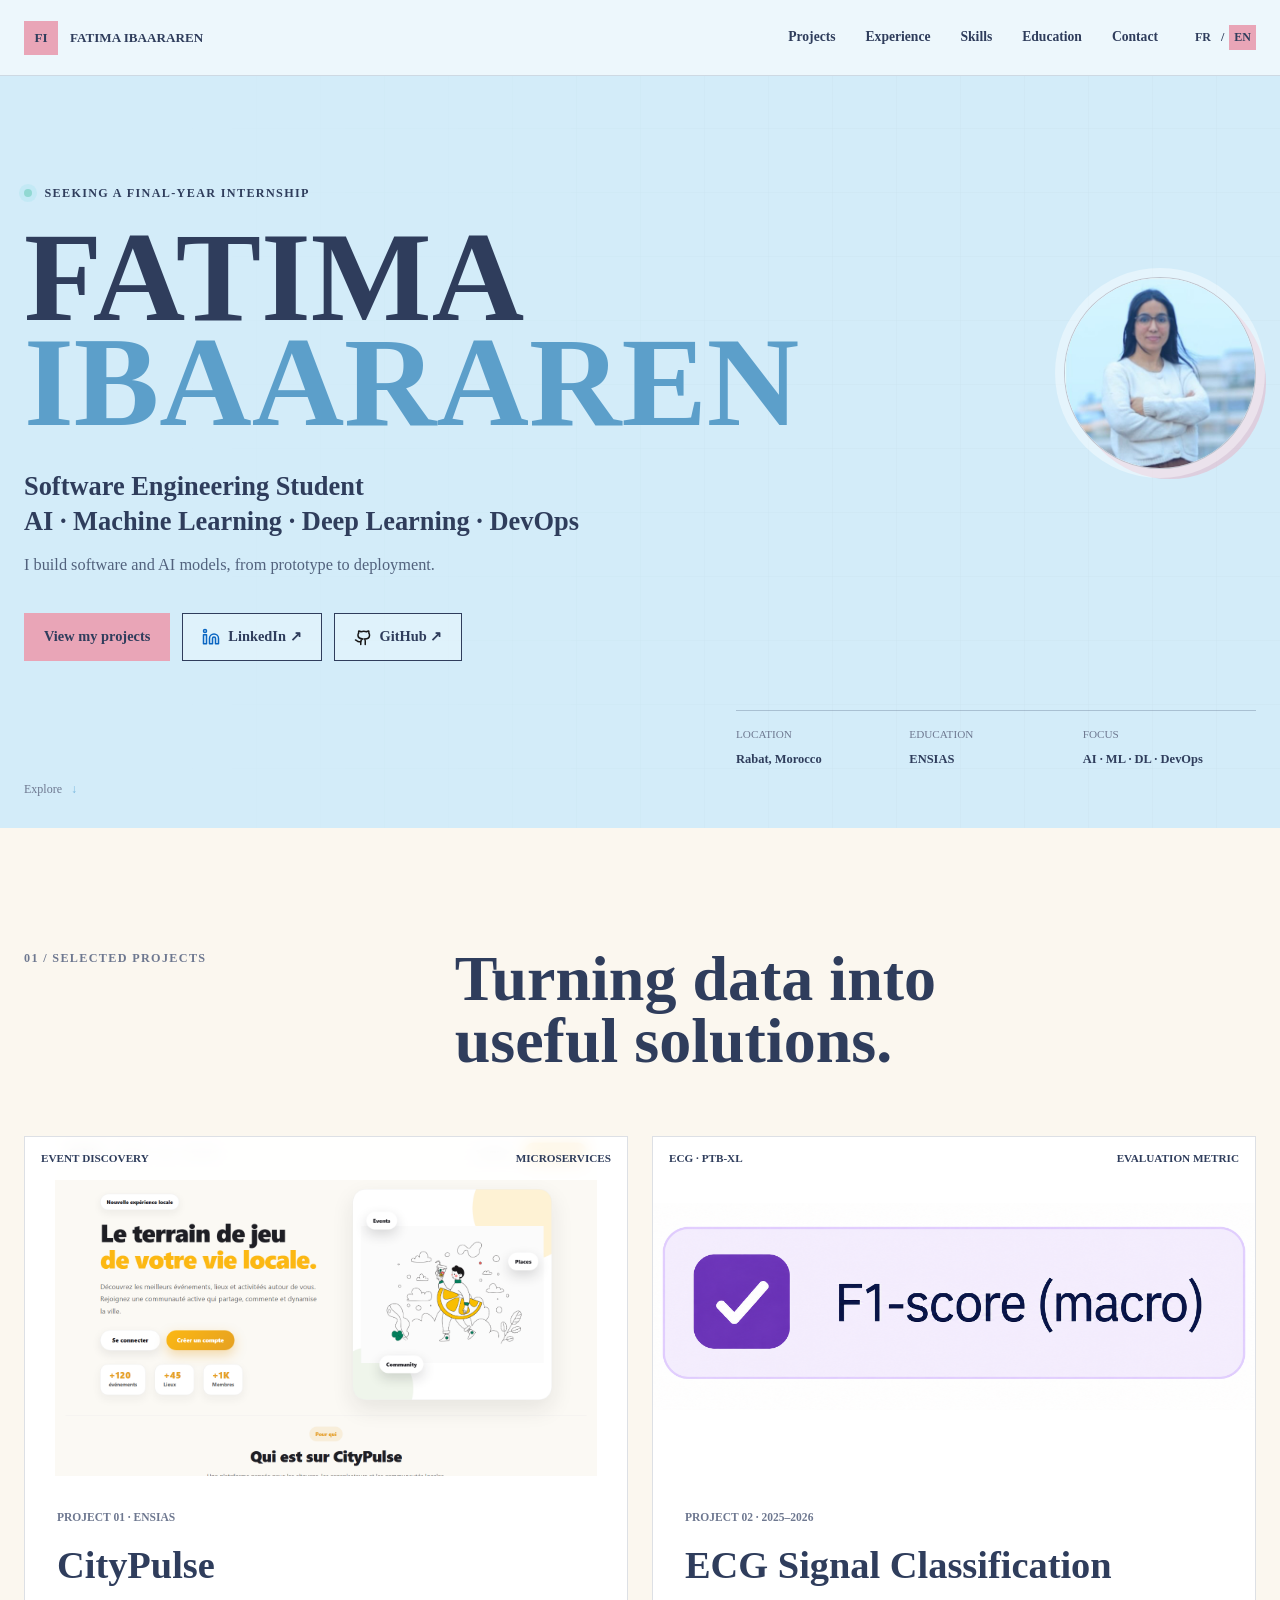
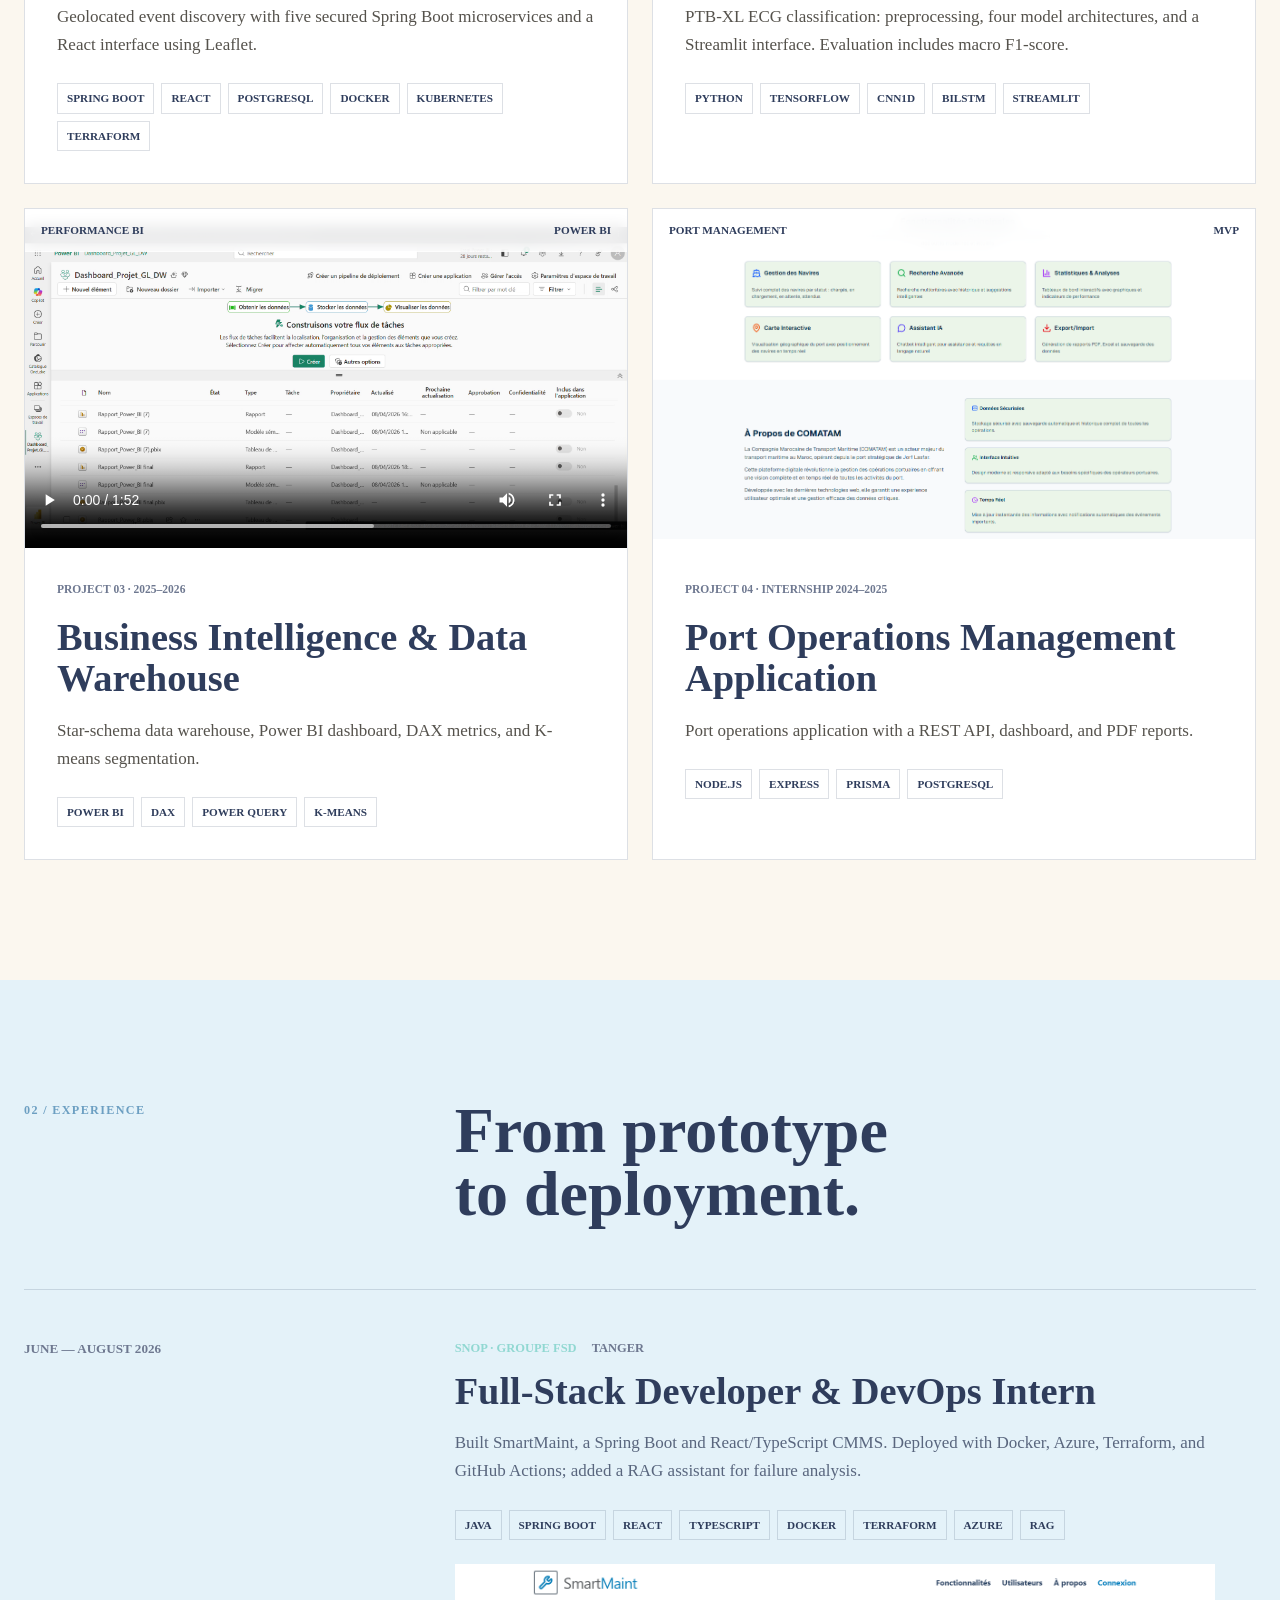
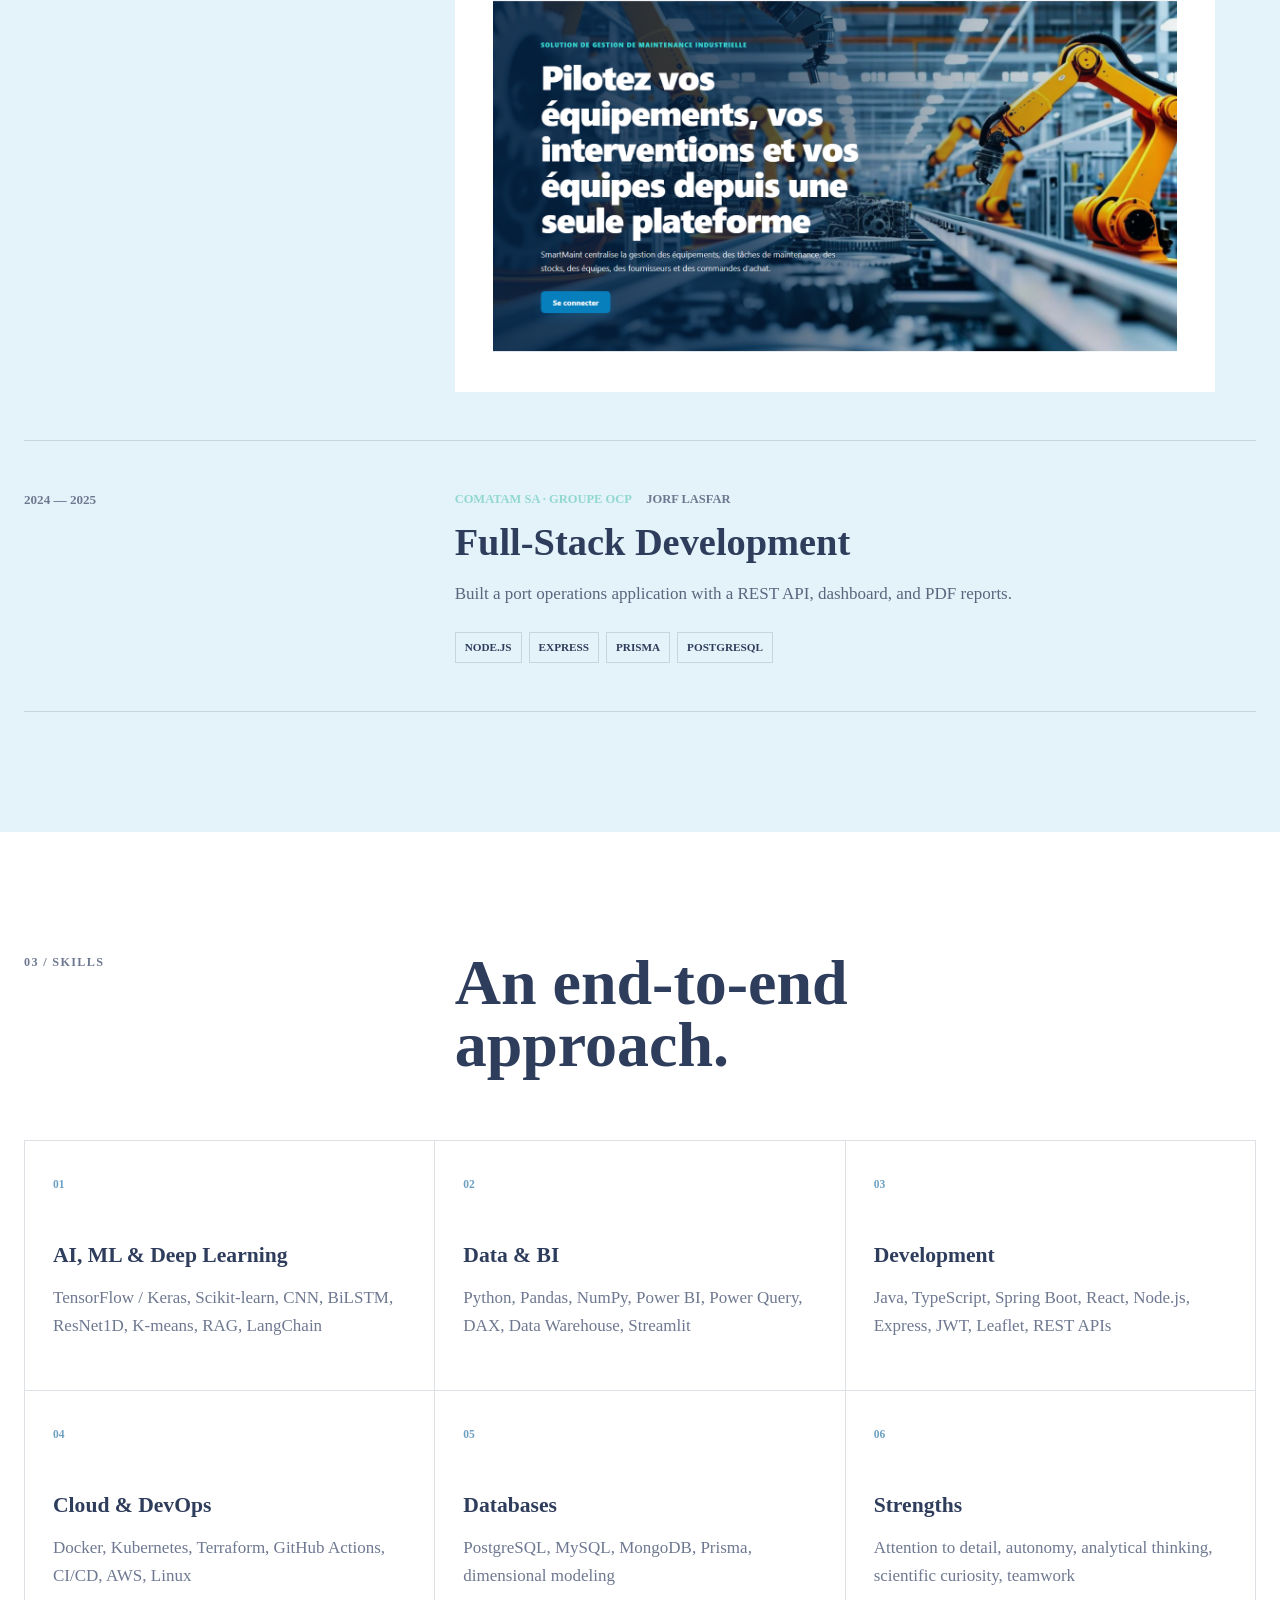
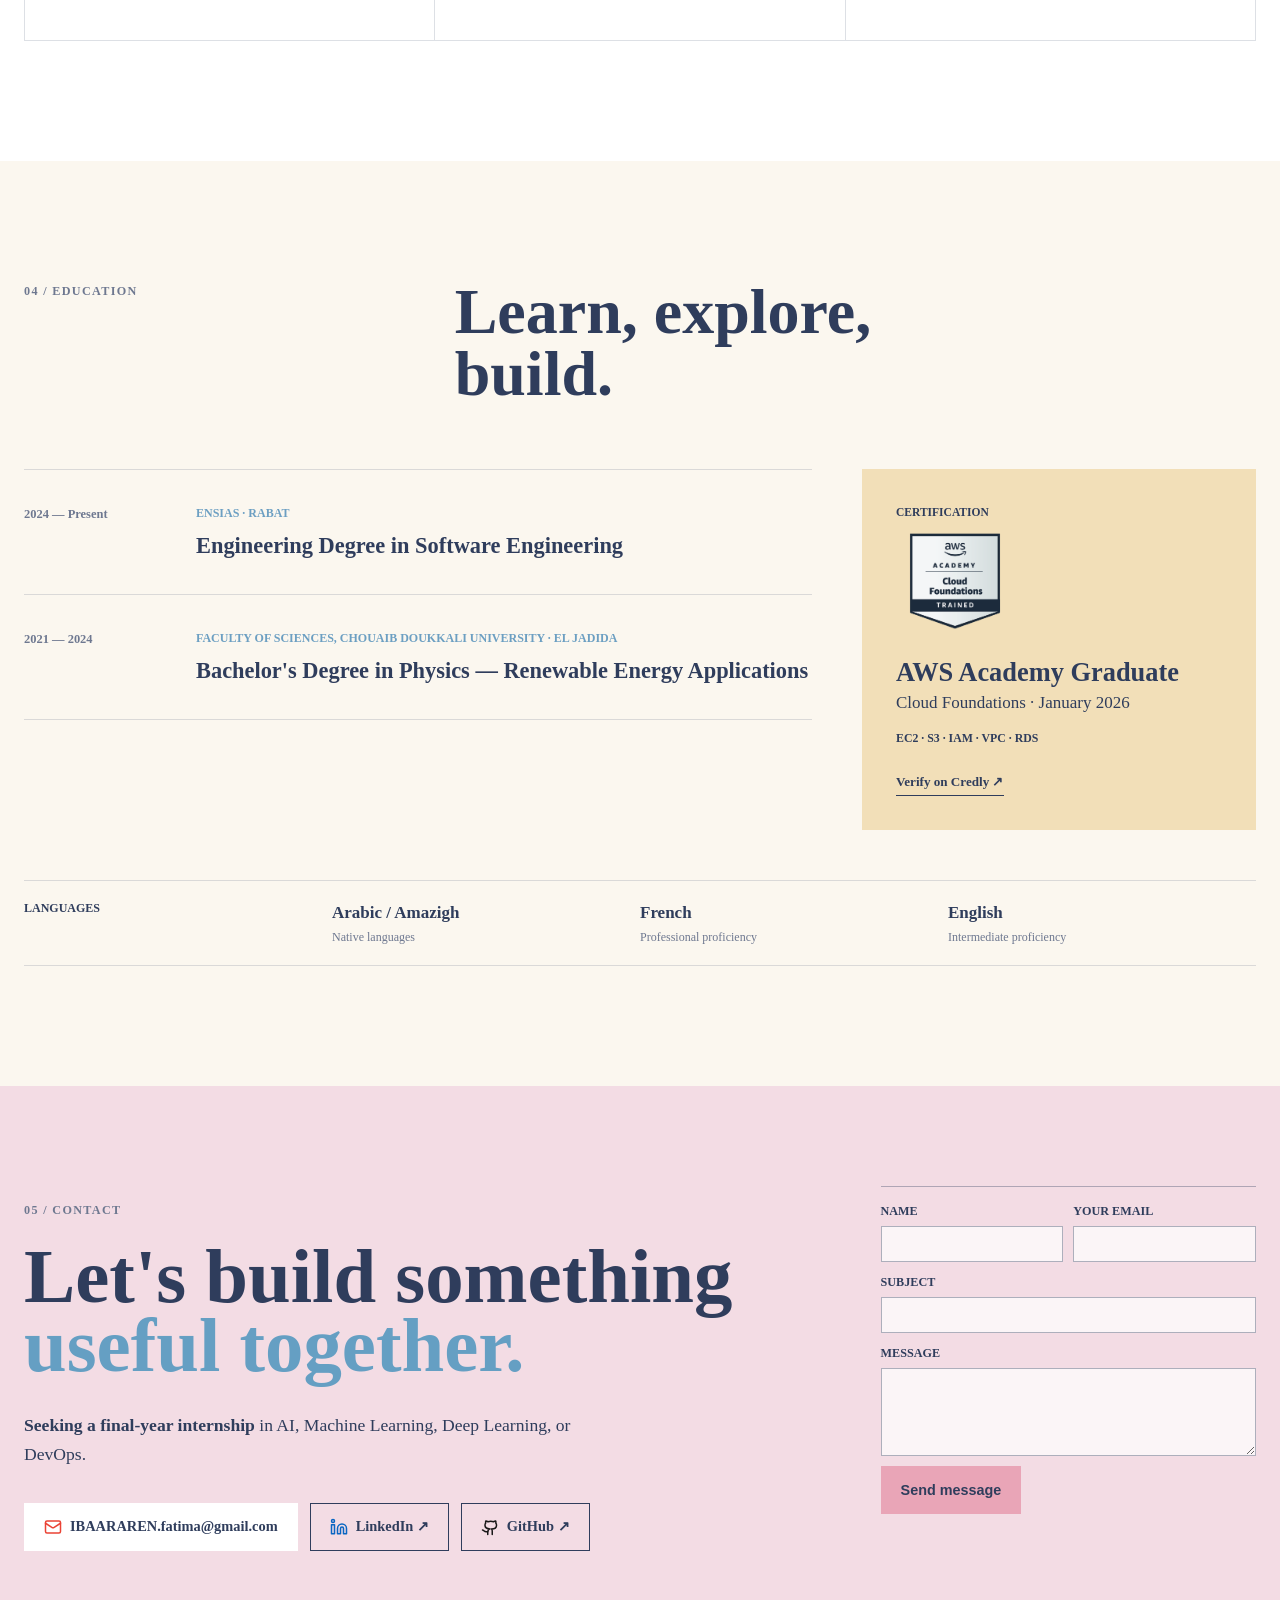
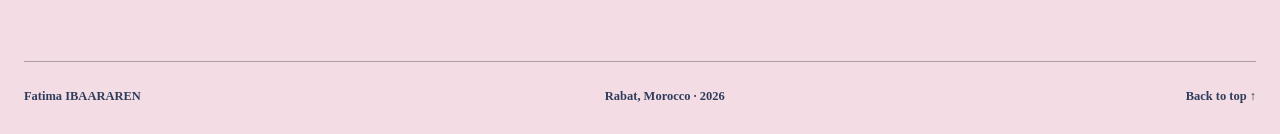
==== commit 7d846e94: "Aligner la recherche de stage sur les deux langues" ====
--- a/en.html
+++ b/en.html
@@ -100,7 +100,7 @@
     <section class="hero" aria-labelledby="hero-title">
       <div class="hero-grid" aria-hidden="true"></div>
       <div class="hero-content">
-        <p class="eyebrow"><span class="status-dot"></span> Final-year internship prospects</p>
+        <p class="eyebrow"><span class="status-dot"></span> <strong>Seeking a final-year internship</strong></p>
         <h1 id="hero-title">Fatima<br><span>IBAARAREN</span></h1>
         <p class="hero-role">Software Engineering Student<br>AI · Machine Learning · Deep Learning · DevOps</p>
         <p class="hero-intro">I build software and AI models, from prototype to deployment.</p>
--- a/styles.css
+++ b/styles.css
@@ -59,6 +59,7 @@
 .hero::after { content: ""; position: absolute; inset: 0; background: rgba(255,255,255,.18); pointer-events: none; }
 .hero-content { position: relative; z-index: 2; width: min(760px, 100%); }
 .eyebrow, .section-index { margin: 0 0 22px; font-size: .76rem; text-transform: uppercase; font-weight: 800; letter-spacing: .11em; }
+.eyebrow strong { font-weight: inherit; }
 .status-dot { width: 8px; height: 8px; border-radius: 50%; display: inline-block; margin-right: 8px; background: var(--cyan); box-shadow: 0 0 0 5px rgba(81,214,208,.12); }
 .hero h1 { margin: 0; font-size: clamp(4rem, 10vw, 9.2rem); line-height: .82; text-transform: uppercase; font-weight: 900; letter-spacing: 0; }
 .hero h1 span { color: #5c9fca; }
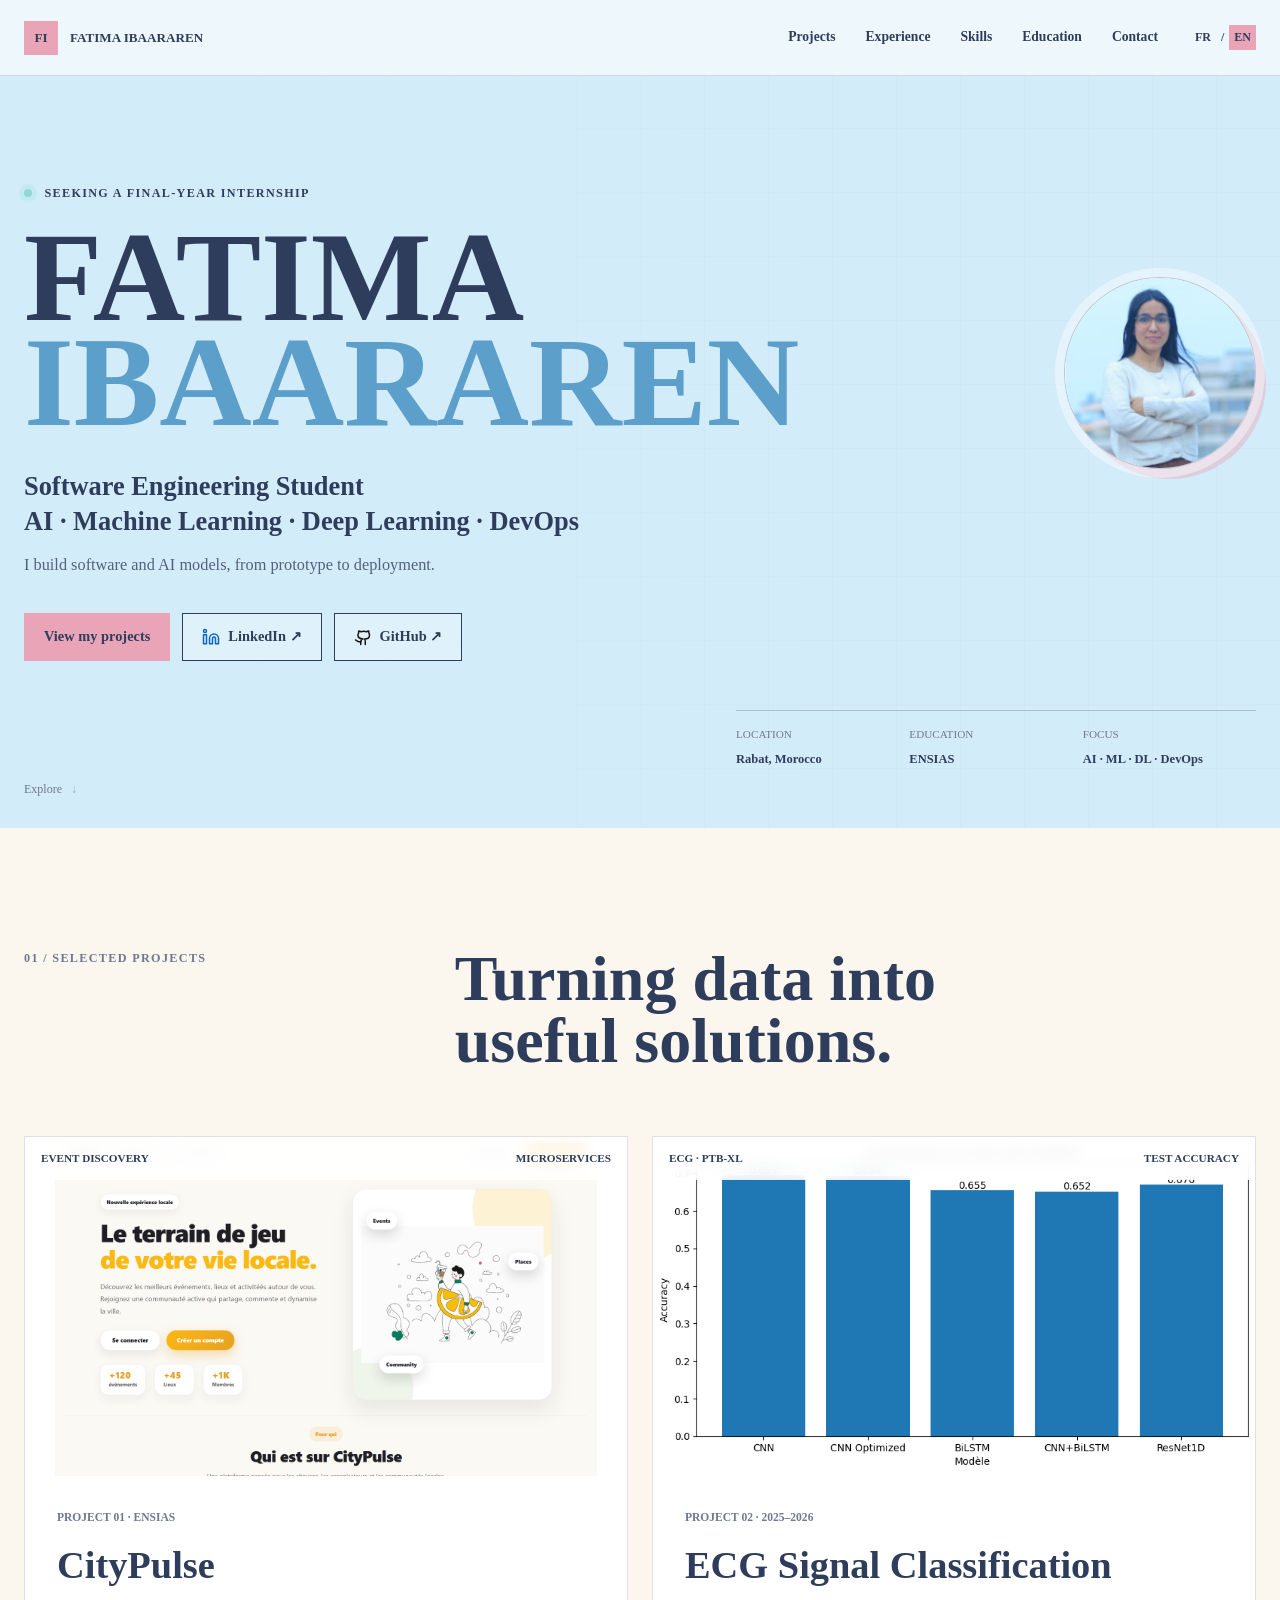
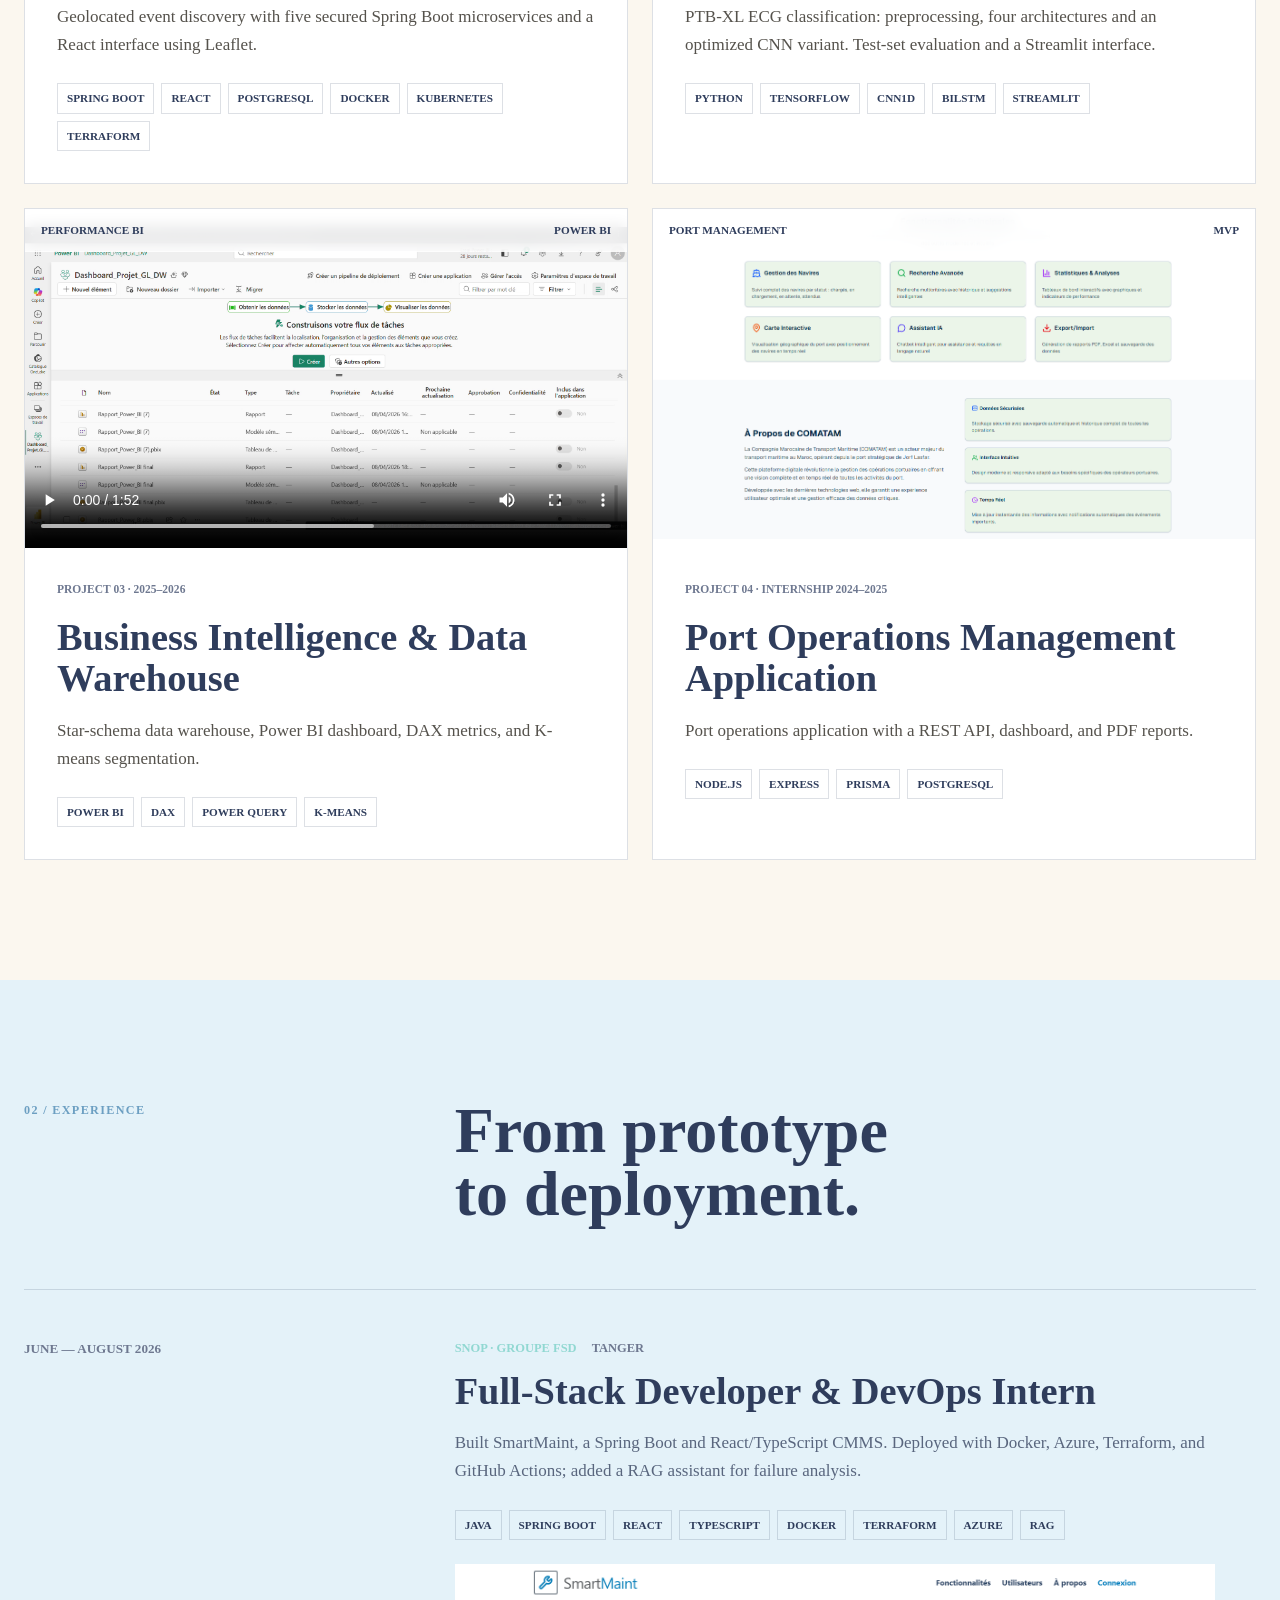
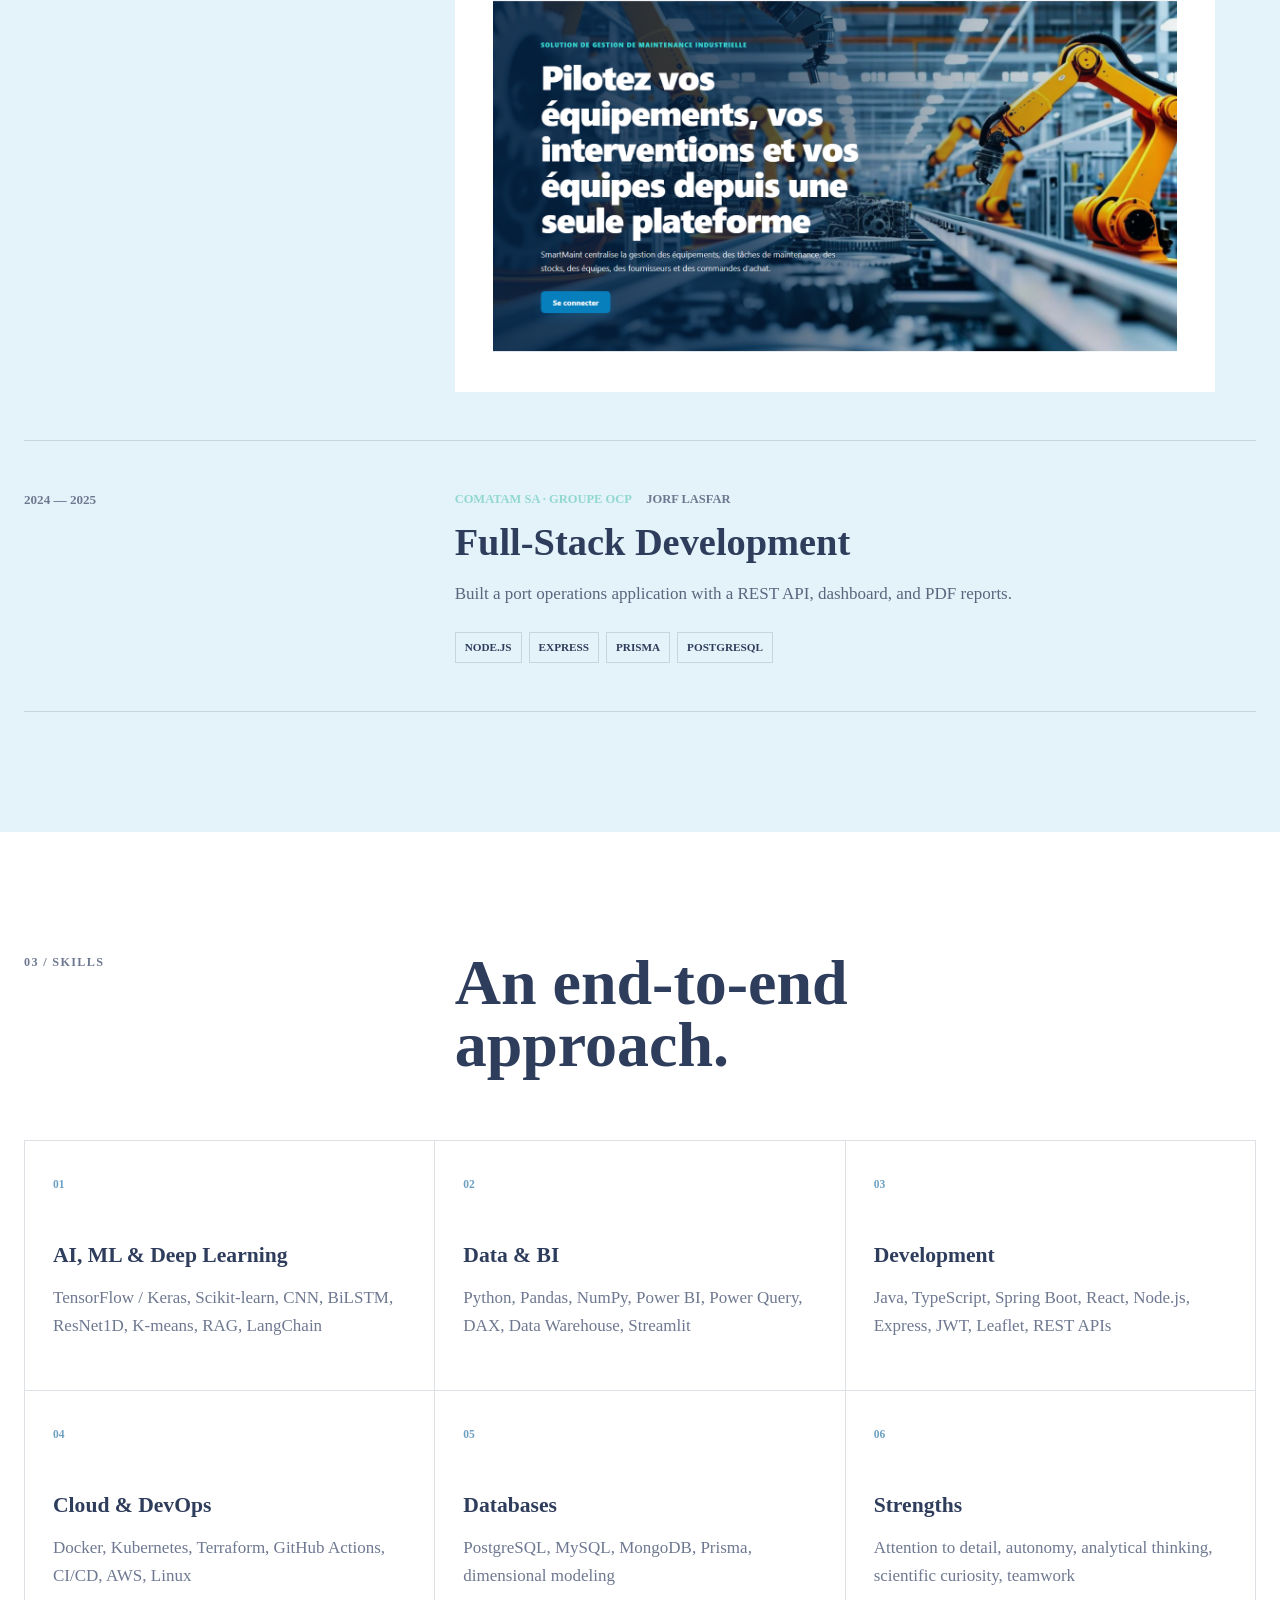
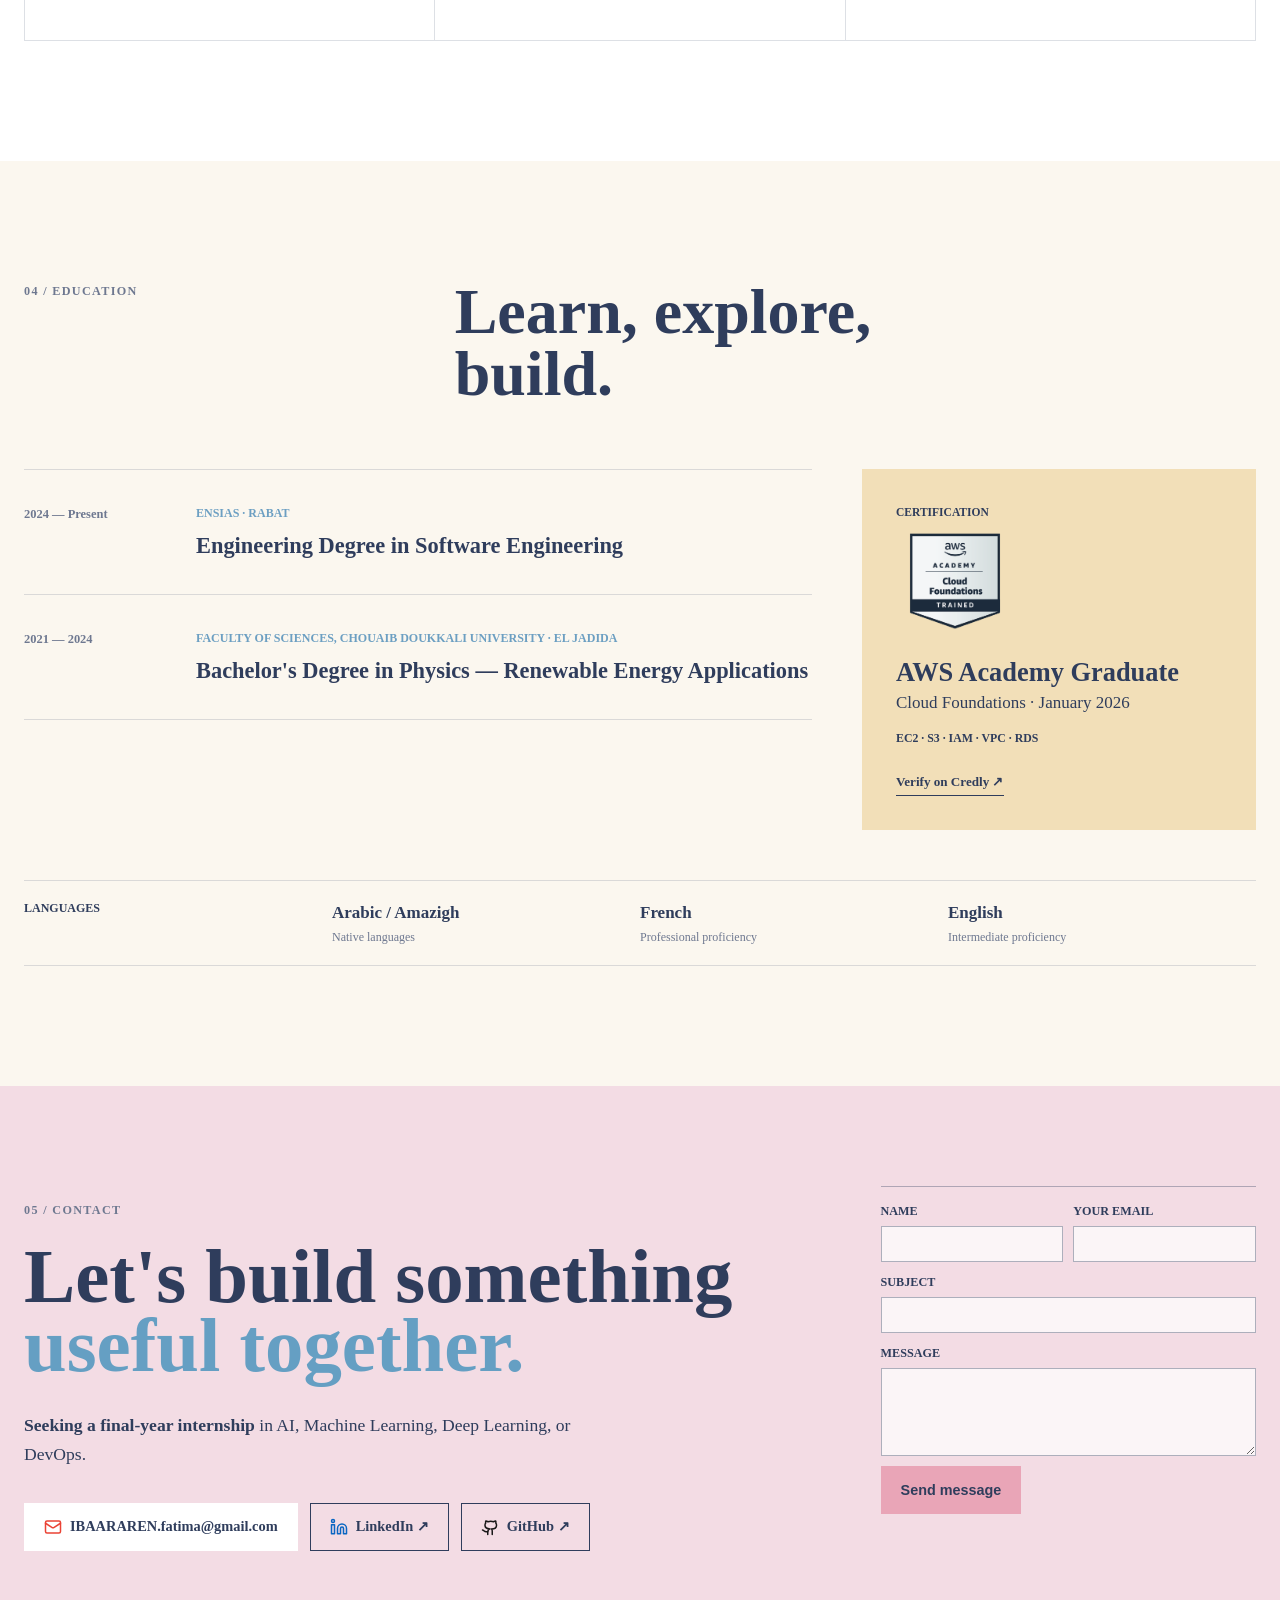
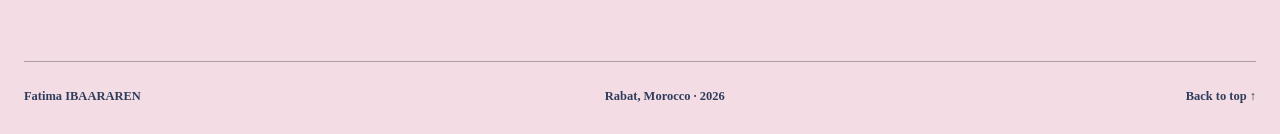
==== commit 1f35f074: "Use authentic ECG notebook accuracy chart" ====
--- a/en.html
+++ b/en.html
@@ -145,15 +145,15 @@
 
         <article class="project-card reveal">
           <div class="project-visual media-visual">
-            <div class="visual-label"><span>ECG · PTB-XL</span><span>Evaluation metric</span></div>
-            <a class="project-image-link" href="assets/ecg-f1-score-macro.png" target="_blank" rel="noopener" aria-label="Open the macro F1-score visual in full size">
-              <img class="project-media" src="assets/ecg-f1-score-macro.png" alt="Macro F1-score, a metric used to evaluate the ECG models; no numeric result shown" loading="lazy">
+            <div class="visual-label"><span>ECG · PTB-XL</span><span>Test accuracy</span></div>
+            <a class="project-image-link" href="assets/ecg-notebook-accuracy.png" target="_blank" rel="noopener" aria-label="Open the real ECG notebook accuracy chart">
+              <img class="project-media" src="assets/ecg-notebook-accuracy.png" alt="ECG notebook chart comparing test accuracy for CNN, optimized CNN, BiLSTM, CNN-BiLSTM and ResNet1D" loading="lazy">
             </a>
           </div>
           <div class="project-copy">
             <p class="project-number">Project 02 · 2025–2026</p>
             <h3>ECG Signal Classification</h3>
-            <p>PTB-XL ECG classification: preprocessing, four model architectures, and a Streamlit interface. Evaluation includes macro F1-score.</p>
+            <p>PTB-XL ECG classification: preprocessing, four architectures and an optimized CNN variant. Test-set evaluation and a Streamlit interface.</p>
             <ul class="tags" aria-label="Technologies">
               <li>Python</li><li>TensorFlow</li><li>CNN1D</li><li>BiLSTM</li><li>Streamlit</li>
             </ul>
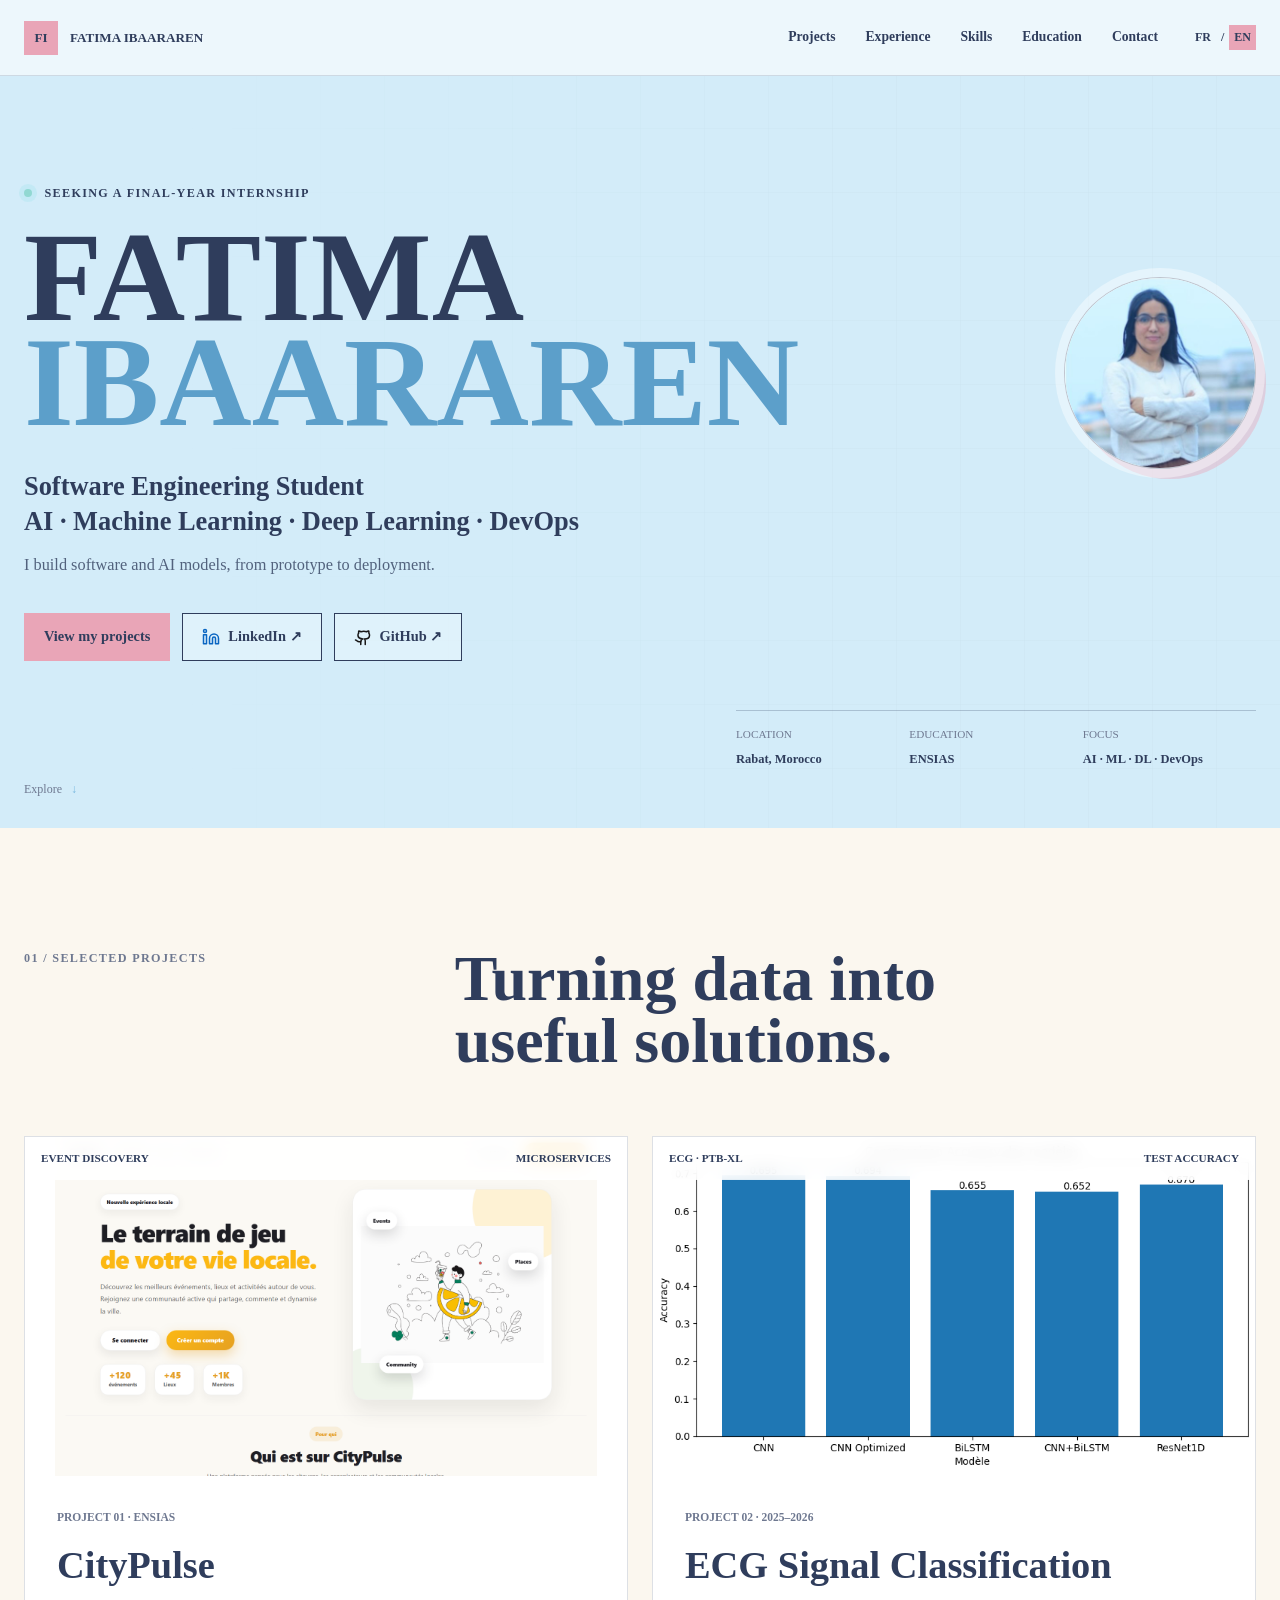
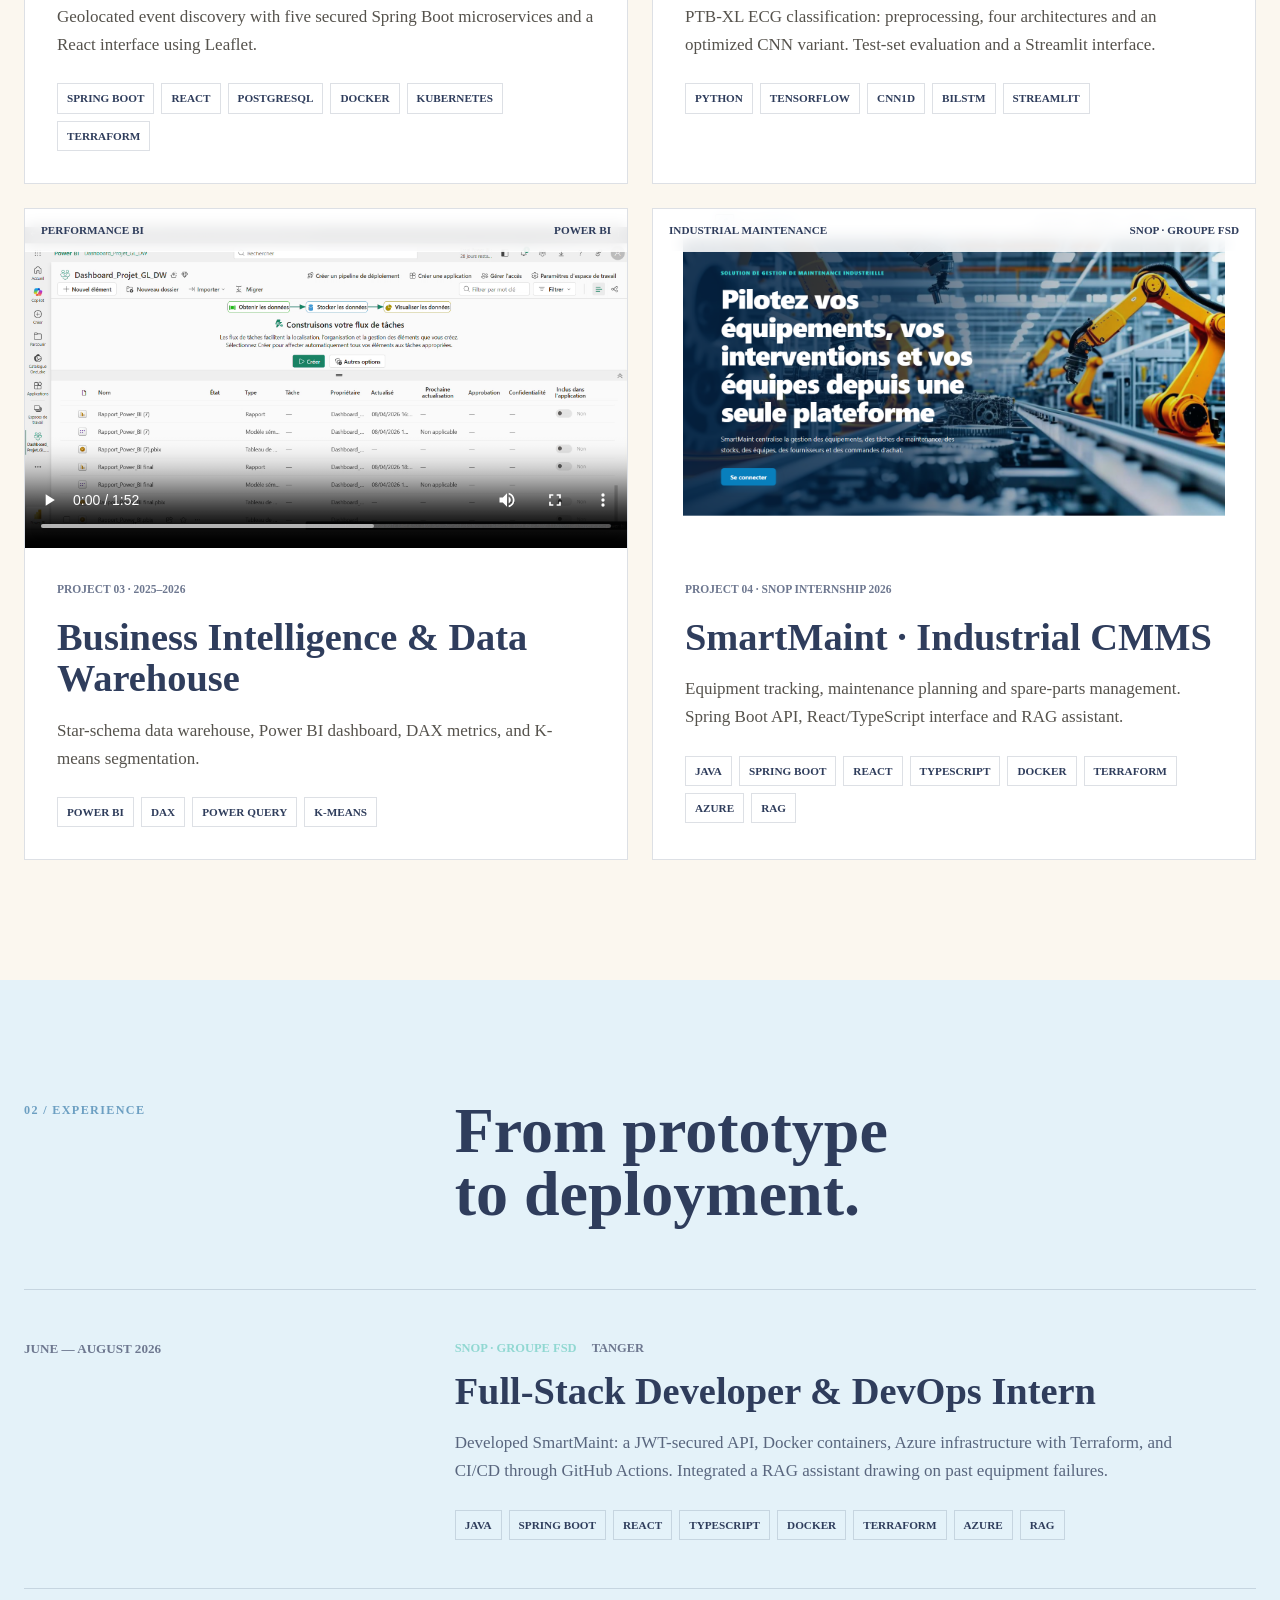
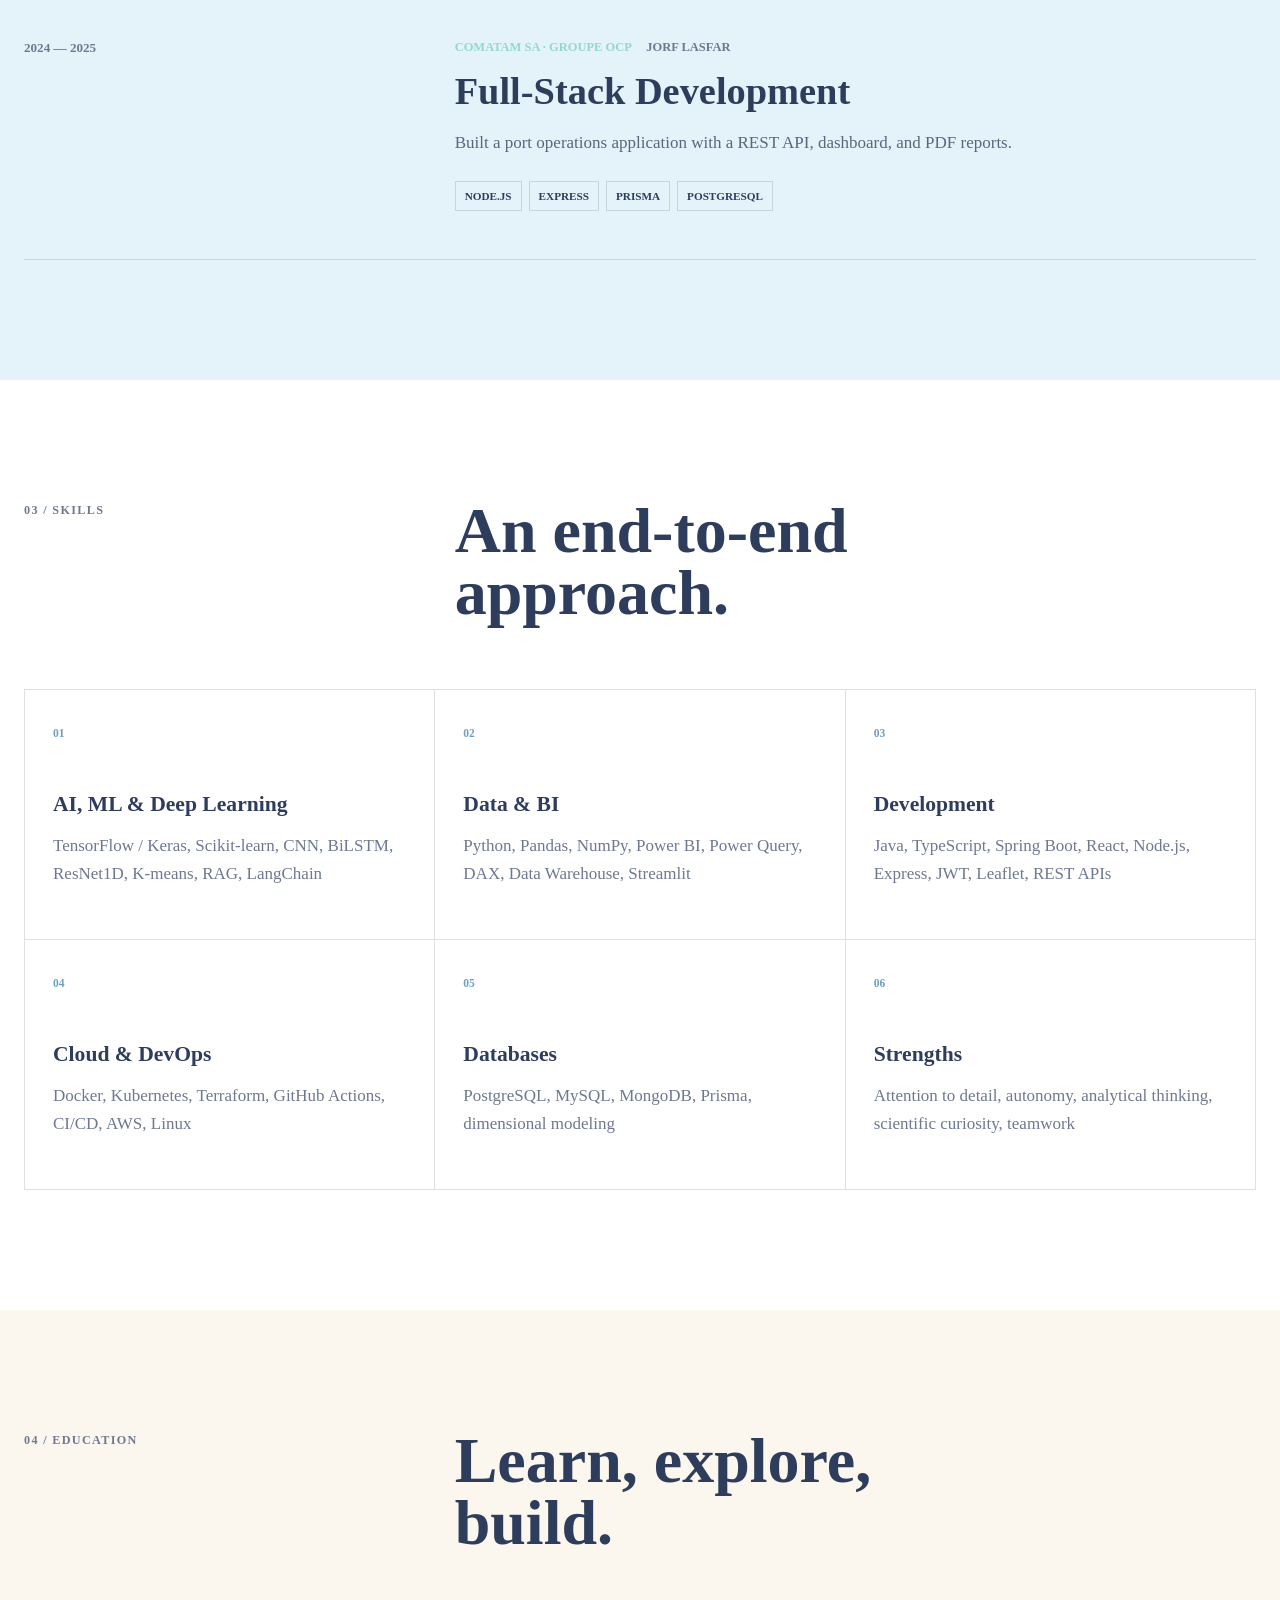
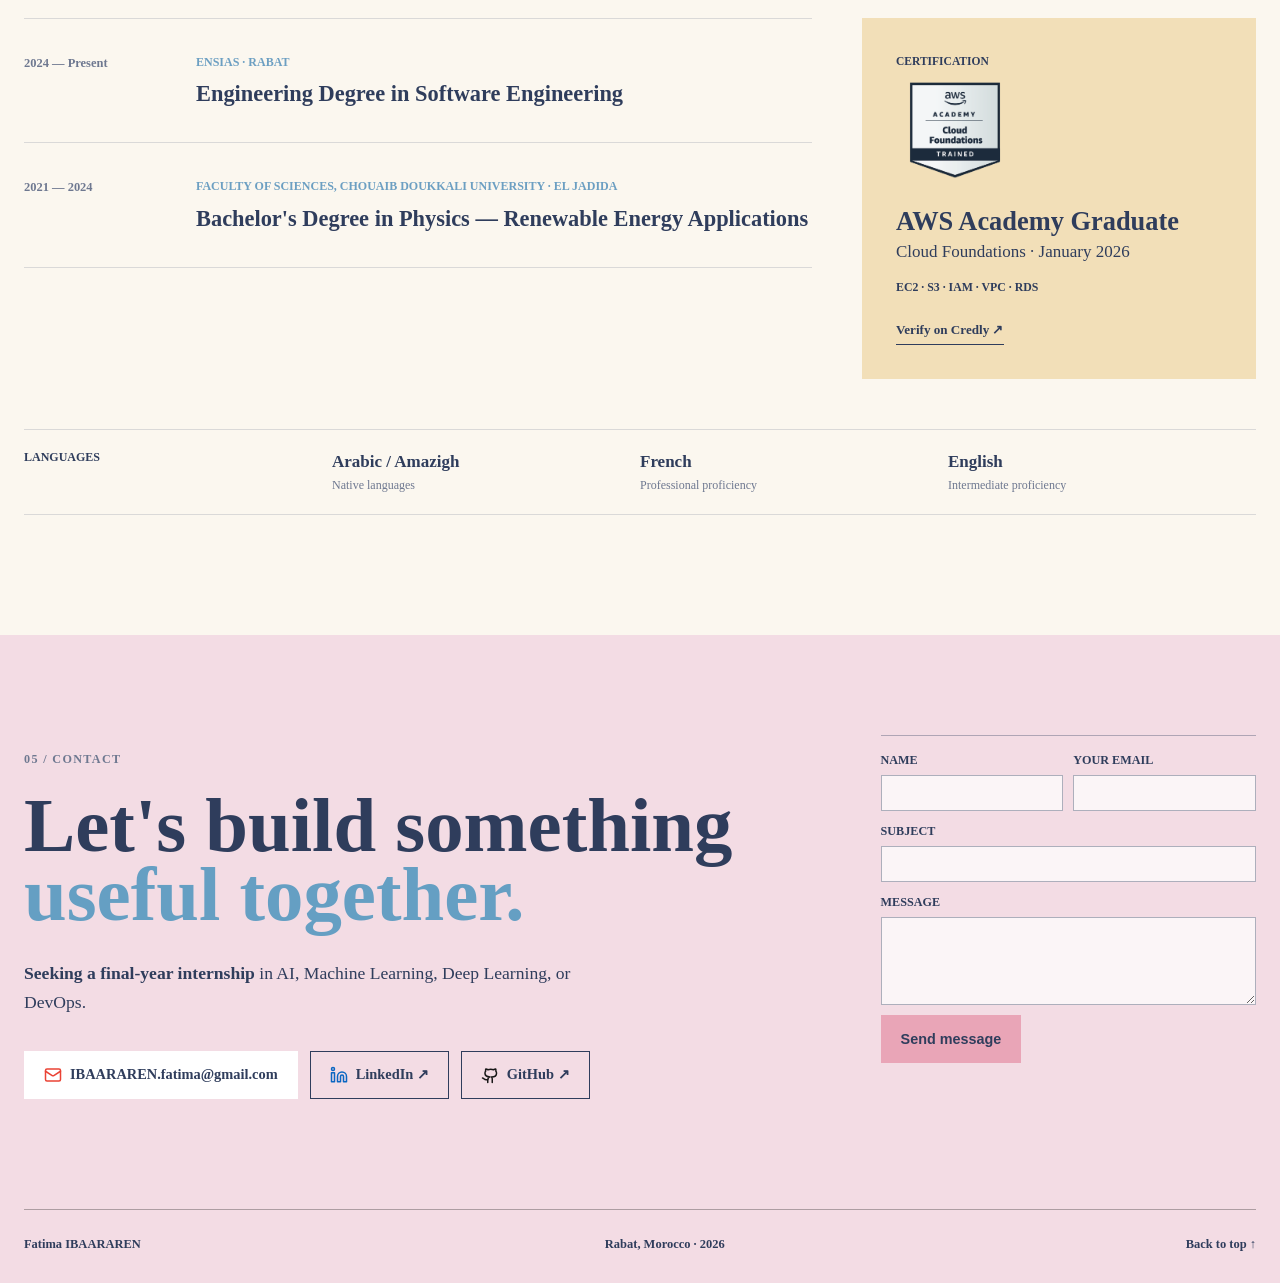
==== commit d60265b3: "Feature SmartMaint in selected projects" ====
--- a/en.html
+++ b/en.html
@@ -179,14 +179,16 @@
 
         <article class="project-card reveal">
           <div class="project-visual media-visual">
-            <div class="visual-label"><span>Port management</span><span>MVP</span></div>
-            <img class="project-media" src="gestion-portuaire.png" alt="Port management application interface showing its main features" loading="lazy">
+            <div class="visual-label"><span>Industrial maintenance</span><span>SNOP · Groupe FSD</span></div>
+            <a class="project-image-link" href="assets/smartmaint-interface.png" target="_blank" rel="noopener" aria-label="Open the SmartMaint screenshot in full size">
+              <img class="project-media" src="assets/smartmaint-interface.png" alt="SmartMaint home page for industrial maintenance management" loading="lazy">
+            </a>
           </div>
           <div class="project-copy">
-            <p class="project-number">Project 04 · Internship 2024–2025</p>
-            <h3>Port Operations Management Application</h3>
-            <p>Port operations application with a REST API, dashboard, and PDF reports.</p>
-            <ul class="tags" aria-label="Technologies"><li>Node.js</li><li>Express</li><li>Prisma</li><li>PostgreSQL</li></ul>
+            <p class="project-number">Project 04 · SNOP internship 2026</p>
+            <h3>SmartMaint · Industrial CMMS</h3>
+            <p>Equipment tracking, maintenance planning and spare-parts management. Spring Boot API, React/TypeScript interface and RAG assistant.</p>
+            <ul class="tags" aria-label="Technologies"><li>Java</li><li>Spring Boot</li><li>React</li><li>TypeScript</li><li>Docker</li><li>Terraform</li><li>Azure</li><li>RAG</li></ul>
           </div>
         </article>
       </div>
@@ -203,11 +205,8 @@
           <div class="timeline-copy">
             <p class="company">SNOP · Groupe FSD <span>Tanger</span></p>
             <h3>Full-Stack Developer & DevOps Intern</h3>
-            <p>Built SmartMaint, a Spring Boot and React/TypeScript CMMS. Deployed with Docker, Azure, Terraform, and GitHub Actions; added a RAG assistant for failure analysis.</p>
+            <p>Developed SmartMaint: a JWT-secured API, Docker containers, Azure infrastructure with Terraform, and CI/CD through GitHub Actions. Integrated a RAG assistant drawing on past equipment failures.</p>
             <ul class="tags"><li>Java</li><li>Spring Boot</li><li>React</li><li>TypeScript</li><li>Docker</li><li>Terraform</li><li>Azure</li><li>RAG</li></ul>
-            <a class="experience-media-link" href="assets/smartmaint-interface.png" target="_blank" rel="noopener" aria-label="Open the SmartMaint screenshot in full size">
-              <img class="experience-media" src="assets/smartmaint-interface.png" alt="SmartMaint maintenance application interface" loading="lazy">
-            </a>
           </div>
         </article>
         <article class="timeline-item reveal">
--- a/styles.css
+++ b/styles.css
@@ -155,8 +155,6 @@
 .company span { color: var(--muted); margin-left: 12px; }
 .timeline-copy h3 { margin: 0 0 16px; font-size: clamp(1.5rem, 3vw, 2.45rem); line-height: 1.1; }
 .timeline-copy > p:last-of-type { max-width: 760px; color: #59667e; }
-.experience-media-link { display: block; width: min(100%, 760px); margin-top: 24px; }
-.experience-media { display: block; width: 100%; aspect-ratio: 16 / 9; object-fit: contain; background: var(--white); }
 .experience-section .tags li { border-color: var(--line); color: var(--ink); }
 
 .skills-section { background: var(--white); }
